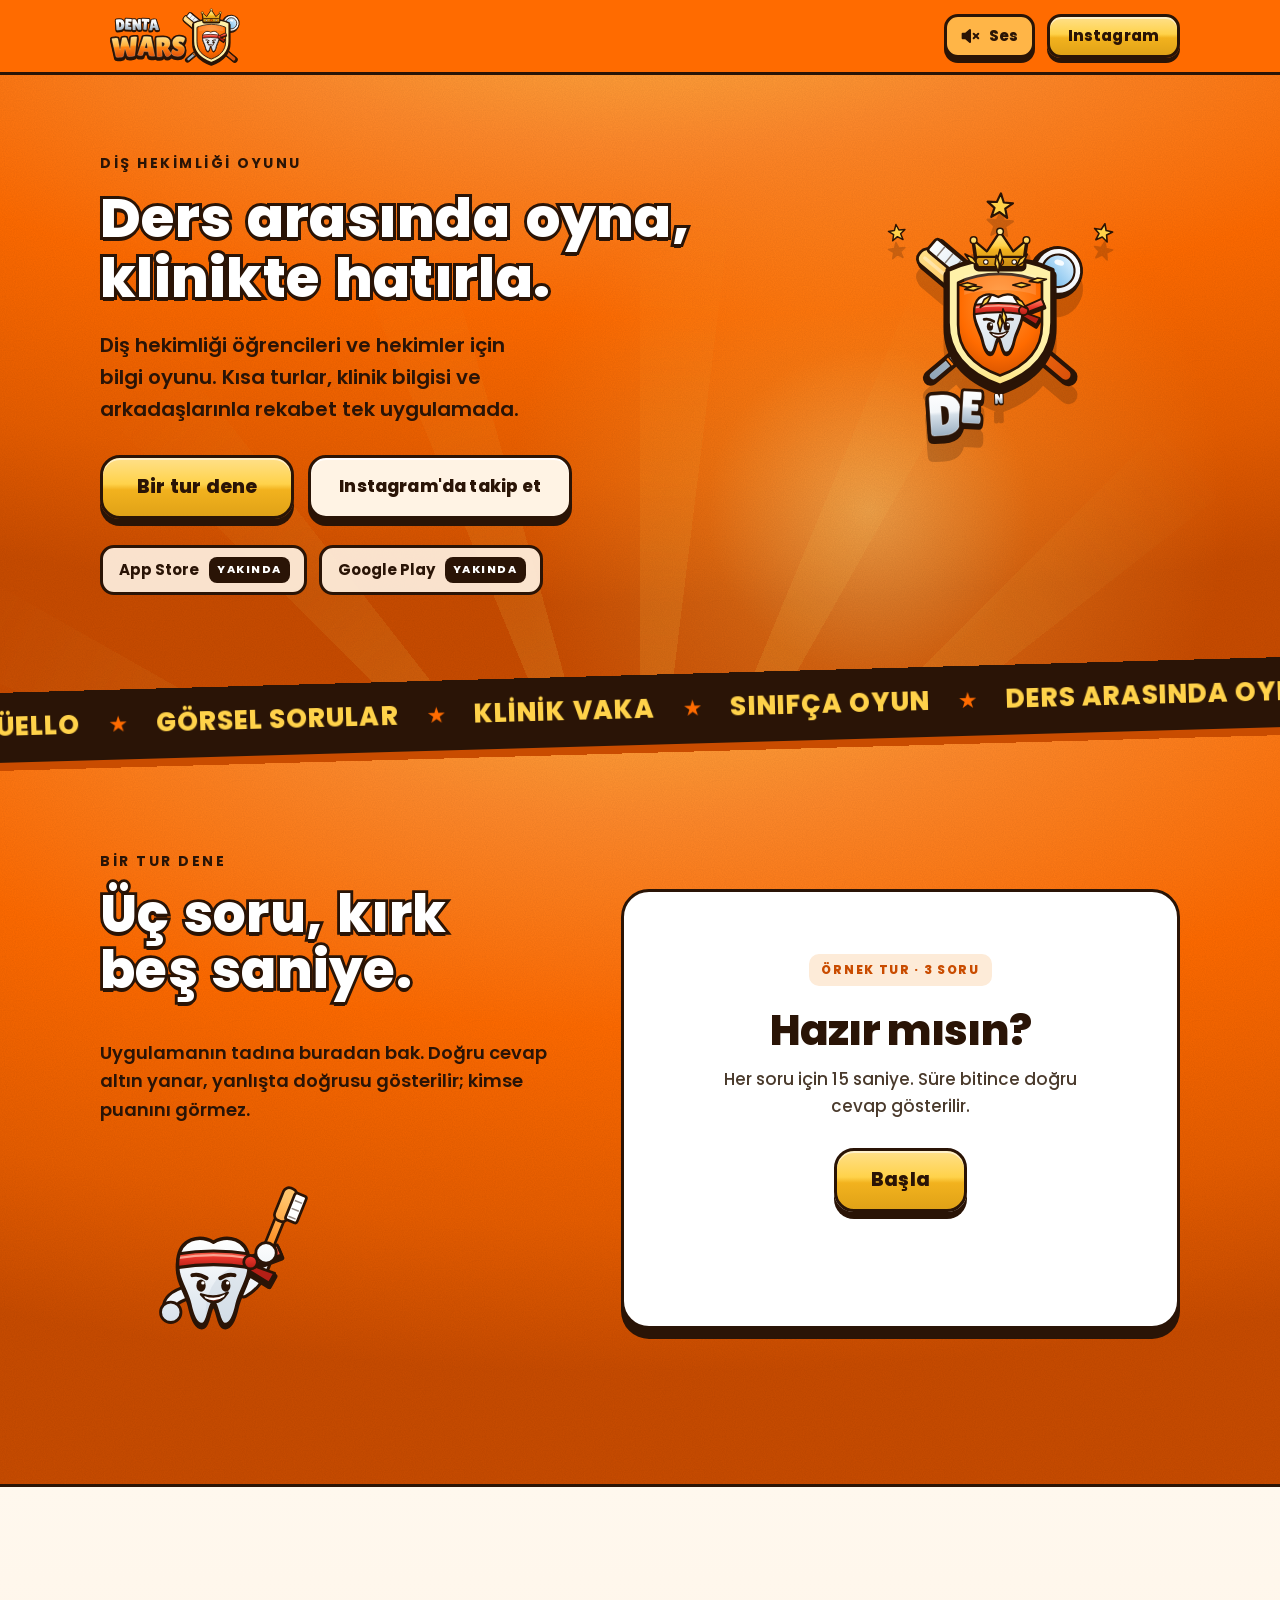
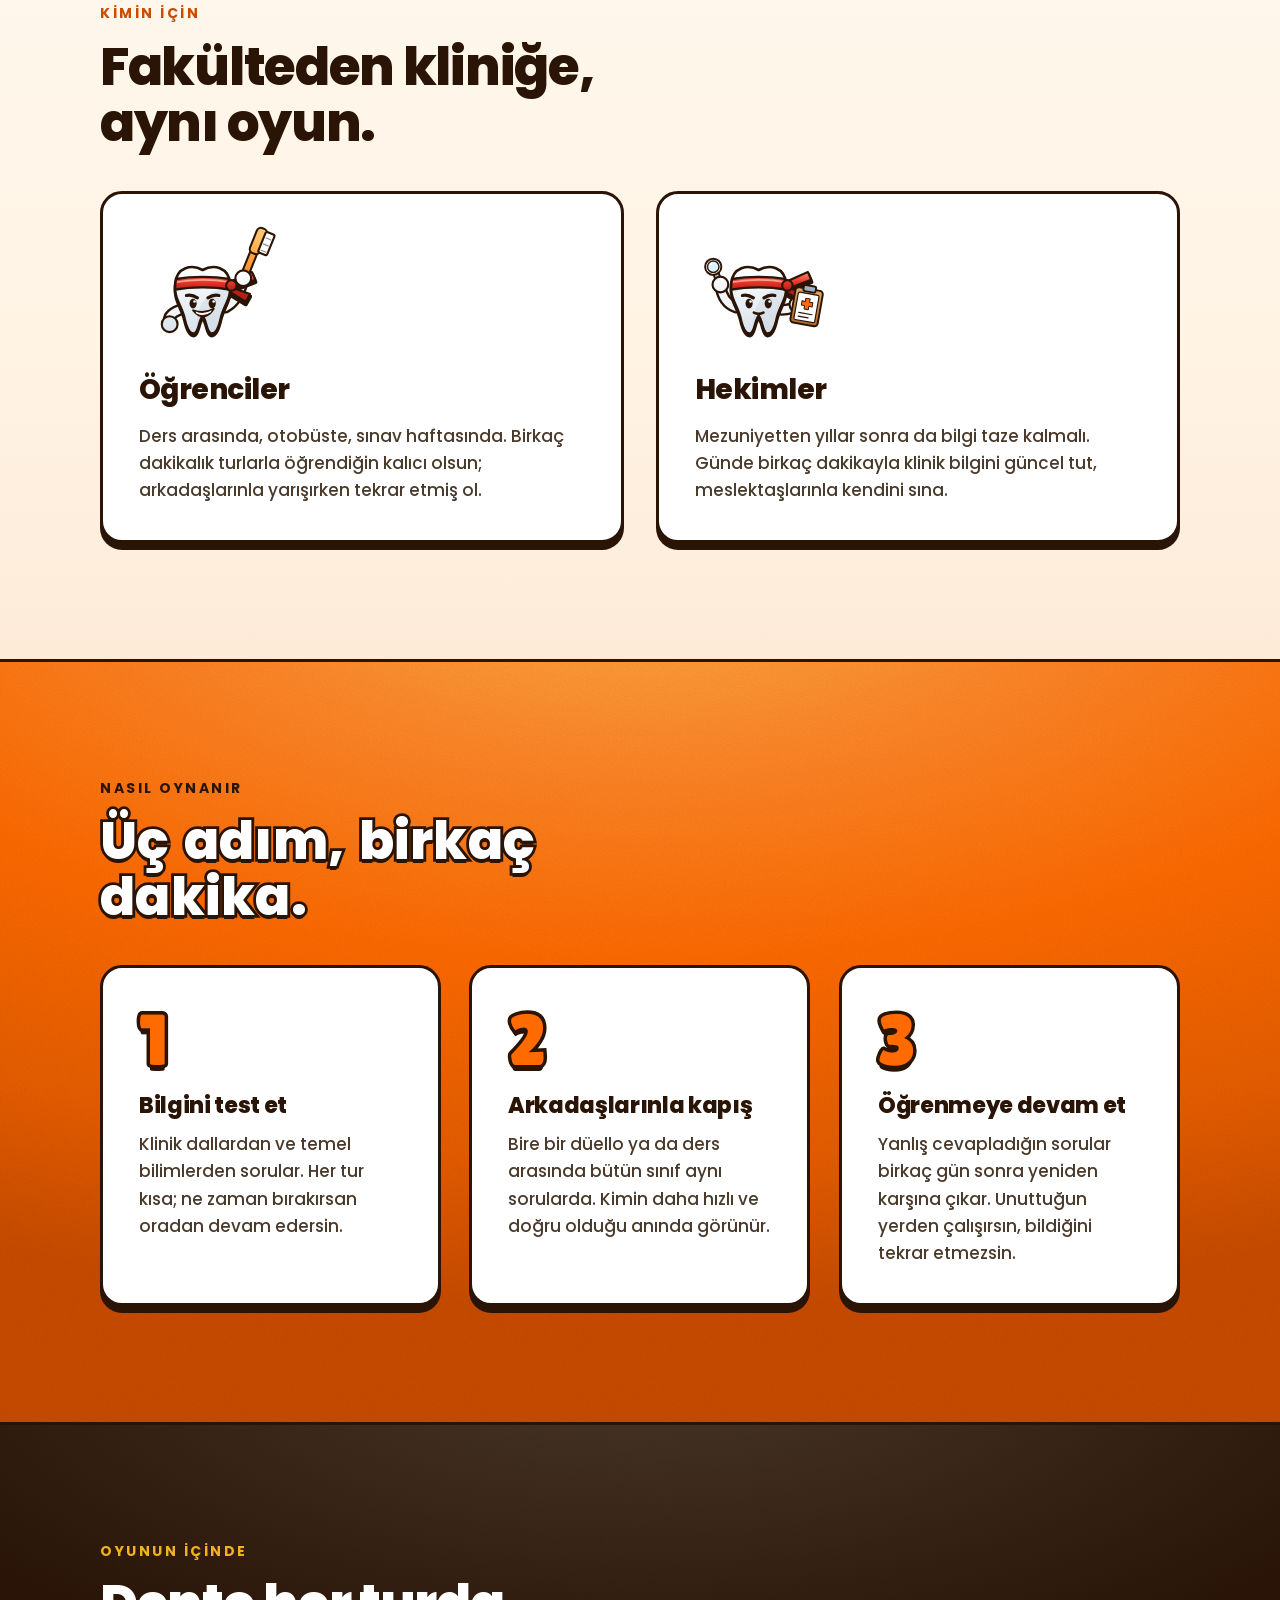
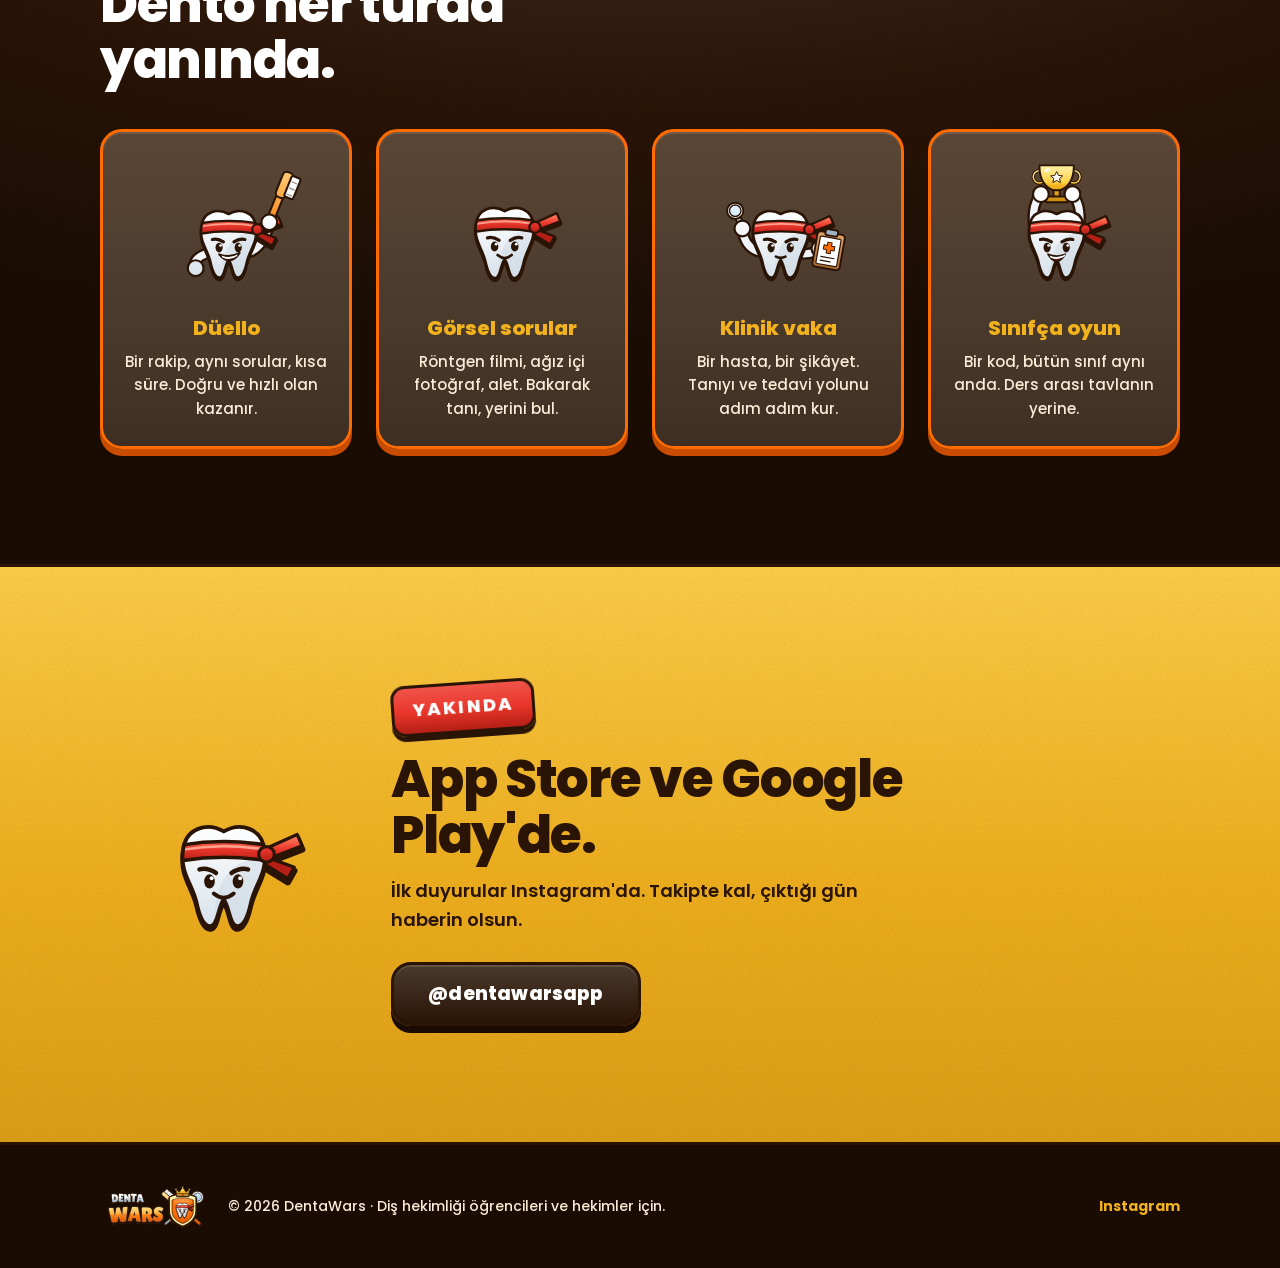
==== index.html @ ae4cc213 "DentaWars web sitesi: ilk sürüm Statik HTML/CSS/JS; framework ve dış servis yok. Canlı logo kuruluşu" ====
<!doctype html>
<html lang="tr">
<head>
  <meta charset="utf-8">
  <meta name="viewport" content="width=device-width, initial-scale=1">
  <title>DentaWars | Diş Hekimliği Oyunu</title>
  <meta name="description" content="Ders arasında oyna, klinikte hatırla. Diş hekimliği öğrencileri ve hekimler için bilgi oyunu. Yakında iOS ve Android'de.">
  <link rel="canonical" href="https://www.dentawars.com/">
  <meta name="theme-color" content="#FF6B00">

  <meta property="og:type" content="website">
  <meta property="og:site_name" content="DentaWars">
  <meta property="og:locale" content="tr_TR">
  <meta property="og:url" content="https://www.dentawars.com/">
  <meta property="og:title" content="DentaWars | Diş Hekimliği Oyunu">
  <meta property="og:description" content="Ders arasında oyna, klinikte hatırla. Diş hekimliği öğrencileri ve hekimler için bilgi oyunu.">
  <meta property="og:image" content="https://www.dentawars.com/assets/img/og.png">
  <meta property="og:image:width" content="1200">
  <meta property="og:image:height" content="630">
  <meta name="twitter:card" content="summary_large_image">

  <link rel="icon" type="image/png" sizes="32x32" href="/assets/img/favicon-32.png">
  <link rel="icon" type="image/png" sizes="48x48" href="/assets/img/favicon-48.png">
  <link rel="apple-touch-icon" href="/assets/img/apple-touch-icon.png">
  <link rel="manifest" href="/site.webmanifest">

  <link rel="preload" href="/assets/fonts/poppins-800.woff" as="font" type="font/woff" crossorigin>
  <link rel="preload" href="/assets/fonts/poppins-600.woff" as="font" type="font/woff" crossorigin>
  <link rel="stylesheet" href="/assets/css/site.css">
  <script>document.documentElement.classList.add("js")</script>
  <script src="/assets/js/sfx.js" defer></script>
  <script src="/assets/js/intro.js" defer></script>
  <script src="/assets/js/site.js" defer></script>
</head>
<body>
  <a class="skip" href="#icerik">İçeriğe geç</a>

  <header class="top" id="top">
    <div class="wrap top__in">
      <a class="top__logo" href="/" aria-label="DentaWars ana sayfa">
        <img src="/assets/img/logo-yatay.svg" alt="DentaWars" width="137" height="78">
      </a>
      <div class="top__act">
        <button class="snd" id="snd" type="button" aria-pressed="false" aria-label="Sesi aç">
          <svg class="snd__ico" viewBox="0 0 24 24" aria-hidden="true">
            <path class="snd__body" d="M4 9.5h3.2L12 5.5v13l-4.8-4H4z"/>
            <path class="snd__on" d="M15.5 9a4.2 4.2 0 0 1 0 6M18 6.5a7.8 7.8 0 0 1 0 11"/>
            <path class="snd__off" d="M16 9.5l5 5M21 9.5l-5 5"/>
          </svg>
          <span class="snd__txt">Ses</span>
        </button>
        <span class="snd__hint" id="sndHint" hidden>Sesi aç, logo sesli kurulsun</span>
        <a class="btn btn--small" href="https://www.instagram.com/dentawarsapp/" target="_blank" rel="noopener" data-sfx="pop">Instagram</a>
      </div>
    </div>
  </header>

  <main id="icerik">

    <!-- 1 · Kahraman: arena ışığı + canlı logo -->
    <section class="hero" id="hero">
      <div class="hero__rays" aria-hidden="true"></div>
      <div class="hero__glow" aria-hidden="true"></div>
      <div class="hero__dust" id="dust" aria-hidden="true"></div>
      <div class="wrap hero__in">
        <div class="hero__text">
          <p class="kicker in" style="--d:.1s">Diş hekimliği oyunu</p>
          <h1 class="hero__title">
            <span class="line in" style="--d:.25s">Ders arasında oyna,</span>
            <span class="line in" style="--d:.4s">klinikte hatırla.</span>
          </h1>
          <p class="hero__lead in" style="--d:.55s">Diş hekimliği öğrencileri ve hekimler için bilgi oyunu. Kısa turlar, klinik bilgisi ve arkadaşlarınla rekabet tek uygulamada.</p>
          <div class="hero__cta in" style="--d:.7s">
            <a class="btn btn--big" href="#dene" data-sfx="pop">Bir tur dene</a>
            <a class="btn btn--ghost" href="https://www.instagram.com/dentawarsapp/" target="_blank" rel="noopener" data-sfx="pop">Instagram'da takip et</a>
          </div>
          <ul class="stores in" style="--d:.85s" aria-label="Uygulama mağazaları">
            <li class="store"><span class="store__name">App Store</span><span class="store__tag">Yakında</span></li>
            <li class="store"><span class="store__name">Google Play</span><span class="store__tag">Yakında</span></li>
          </ul>
        </div>
        <div class="hero__art">
          <button class="hero__stage" id="heroStage" type="button" aria-label="Logo animasyonunu yeniden oynat">
<!-- HERO-LOGO:BAŞLA -->
<svg class="hero__logo" id="heroLogo" viewBox="-60 -60 1240 1230" role="img" aria-label="DentaWars logosu: taçlı kalkanın ortasında bandanalı diş Dento, altında DENTA WARS yazısı" xmlns="http://www.w3.org/2000/svg"><defs><linearGradient id="cRas" gradientUnits="userSpaceOnUse" x1="0" y1="160.5" x2="0" y2="597.5"><stop offset="0" stop-color="#FFF1A8" /><stop offset="0.45" stop-color="#FFD24A" /><stop offset="0.55" stop-color="#F2B21E" /><stop offset="1" stop-color="#C98A12" /></linearGradient><radialGradient id="cFas" cx=".5" cy=".3" r=".8"><stop offset="0" stop-color="#FF9A3C" /><stop offset=".6" stop-color="#FF6B00" /><stop offset="1" stop-color="#C94C00" /></radialGradient></defs><defs><linearGradient id="tOas" gradientUnits="userSpaceOnUse" x1="0" y1="-300.0" x2="0" y2="260.0"><stop offset="0" stop-color="#FFE08A" /><stop offset="0.46" stop-color="#FFAE3A" /><stop offset="0.54" stop-color="#FF7E12" /><stop offset="1" stop-color="#D9500A" /></linearGradient><linearGradient id="tSas" gradientUnits="userSpaceOnUse" x1="0" y1="-300.0" x2="0" y2="260.0"><stop offset="0" stop-color="#FFFFFF" /><stop offset="0.5" stop-color="#D5DFE8" /><stop offset="1" stop-color="#8FA3B5" /></linearGradient><linearGradient id="tBas" gradientUnits="userSpaceOnUse" x1="0" y1="-290.0" x2="0" y2="-150.0"><stop offset="0" stop-color="#FFFFFF" /><stop offset="1" stop-color="#D9E6F0" /></linearGradient><linearGradient id="tMas" gradientUnits="userSpaceOnUse" x1="0" y1="-270.0" x2="0" y2="-150.0"><stop offset="0" stop-color="#DDF1FF" /><stop offset="1" stop-color="#5FAFE6" /></linearGradient></defs><defs><linearGradient id="as1" gradientUnits="userSpaceOnUse" x1="0" y1="641.6" x2="0" y2="774"><stop offset="0" stop-color="#FFFFFF" /><stop offset="0.46" stop-color="#F3F6F9" /><stop offset="0.54" stop-color="#D5DFE8" /><stop offset="1" stop-color="#9AAEC0" /></linearGradient><linearGradient id="as2" gradientUnits="userSpaceOnUse" x1="0" y1="818.0" x2="0" y2="1044"><stop offset="0" stop-color="#FFE38F" /><stop offset="0.46" stop-color="#FFB03A" /><stop offset="0.54" stop-color="#FF8412" /><stop offset="1" stop-color="#E0520A" /></linearGradient></defs><circle id="hRing" cx="560" cy="380" r="0" fill="none" stroke="#FFF3E4" stroke-width="18" opacity="0"/><g id="hCam"><g id="hArma"><g id="hBrush"><g transform="translate(560.0 369.5) rotate(-50) scale(1.218)"><g transform="translate(0 10)" fill="#2A1406" stroke="#2A1406" stroke-width="16" stroke-linejoin="round"><rect x="-18" y="-40" width="36" height="300" rx="18" /><rect x="-12" y="-150" width="24" height="120" rx="12" /><rect x="-26" y="-295" width="52" height="155" rx="22" /><rect x="18" y="-285" width="44" height="132" rx="8" /></g><g fill="url(#tOas)" stroke="#2A1406" stroke-width="8" stroke-linejoin="round"><rect x="-18" y="-40" width="36" height="300" rx="18" /><rect x="-12" y="-150" width="24" height="120" rx="12" /><rect x="-26" y="-295" width="52" height="155" rx="22" /></g><rect x="18" y="-285" width="44" height="132" rx="8" fill="url(#tBas)" stroke="#2A1406" stroke-width="8" stroke-linejoin="round" /><path d="M24 -252 H56" stroke="#2A1406" stroke-width="4" stroke-linecap="round" opacity=".55" /><path d="M24 -222 H56" stroke="#2A1406" stroke-width="4" stroke-linecap="round" opacity=".55" /><path d="M24 -192 H56" stroke="#2A1406" stroke-width="4" stroke-linecap="round" opacity=".55" /><rect x="-8" y="-280" width="10" height="120" rx="5" fill="#FFFFFF" opacity=".35" /></g></g><g id="hMirror"><g transform="translate(560.0 369.5) rotate(50) scale(1.218)"><g transform="translate(0 10)" fill="#2A1406" stroke="#2A1406" stroke-width="16" stroke-linejoin="round"><rect x="-14" y="-150" width="28" height="410" rx="14" /><circle cy="-215" r="66" /></g><g fill="url(#tSas)" stroke="#2A1406" stroke-width="8" stroke-linejoin="round"><rect x="-14" y="-150" width="28" height="410" rx="14" /><circle cy="-215" r="66" /></g><circle cy="-215" r="46" fill="url(#tMas)" stroke="#2A1406" stroke-width="6" /><ellipse cx="-16" cy="-232" rx="14" ry="8" transform="rotate(-35 -16 -232)" fill="#FFFFFF" opacity=".9" /><rect x="-14" y="120" width="28" height="10" fill="#FF7E12" stroke="#2A1406" stroke-width="4" /><rect x="-14" y="150" width="28" height="10" fill="#FF7E12" stroke="#2A1406" stroke-width="4" /><rect x="-14" y="180" width="28" height="10" fill="#FF7E12" stroke="#2A1406" stroke-width="4" /></g></g><g id="hShield"><g transform="translate(560.0 360.0) scale(0.950)"><path d="M0 -210 C80 -210 150 -190 190 -170 L190 20 C190 140 110 210 0 250 C-110 210 -190 140 -190 20 L-190 -170 C-150 -190 -80 -210 0 -210 Z" transform="translate(0 18)" fill="#2A1406" stroke="#2A1406" stroke-width="30" stroke-linejoin="round" /><path d="M0 -210 C80 -210 150 -190 190 -170 L190 20 C190 140 110 210 0 250 C-110 210 -190 140 -190 20 L-190 -170 C-150 -190 -80 -210 0 -210 Z" fill="url(#cRas)" stroke="#2A1406" stroke-width="16" stroke-linejoin="round" /><path d="M0 -210 C80 -210 150 -190 190 -170 L190 20 C190 140 110 210 0 250 C-110 210 -190 140 -190 20 L-190 -170 C-150 -190 -80 -210 0 -210 Z" transform="translate(0 12) scale(.8)" fill="url(#cFas)" stroke="#2A1406" stroke-width="12" stroke-linejoin="round" /><path d="M-130 -150 C-60 -170 60 -170 130 -150 L130 -80 C60 -104 -60 -104 -130 -80 Z" fill="#FFFFFF" opacity=".14" /><g transform="translate(-6.0 24.0) rotate(0) scale(0.760)"><defs><linearGradient id="hThas" gradientUnits="userSpaceOnUse" x1="0" y1="-140.0" x2="0" y2="140.0"><stop offset="0" stop-color="#FFFFFF" /><stop offset="1" stop-color="#D8E2EB" /></linearGradient><linearGradient id="hBhas" gradientUnits="userSpaceOnUse" x1="0" y1="-110.0" x2="0" y2="-42.0"><stop offset="0" stop-color="#FF7A5C" /><stop offset="0.5" stop-color="#E8352A" /><stop offset="1" stop-color="#B51F16" /></linearGradient><clipPath id="hChas"><path d="M 0.0 -126.6 C -44.8 -152.2 -108.8 -139.4 -115.2 -69.0 C -121.6 -11.4 -89.6 20.6 -76.8 71.8 C -67.2 116.6 -54.4 142.2 -35.2 139.0 C -16.0 135.8 -16.0 84.6 0.0 65.4 C 16.0 84.6 16.0 135.8 35.2 139.0 C 54.4 142.2 67.2 116.6 76.8 71.8 C 89.6 20.6 121.6 -11.4 115.2 -69.0 C 108.8 -139.4 44.8 -152.2 0.0 -126.6 Z" /></clipPath></defs><g transform="translate(0 10)" fill="#2A1406" stroke="#2A1406" stroke-width="18" stroke-linejoin="round"><polygon points="112.0,-76.0 206.0,-118.0 220.0,-86.0 126.0,-50.0" /><polygon points="116.0,-56.0 198.0,-26.0 180.0,6.0 112.0,-36.0" /></g><g fill="url(#hBhas)" stroke="#2A1406" stroke-width="9" stroke-linejoin="round"><polygon points="112.0,-76.0 206.0,-118.0 220.0,-86.0 126.0,-50.0" /><polygon points="116.0,-56.0 198.0,-26.0 180.0,6.0 112.0,-36.0" /></g><path d="M 0.0 -126.6 C -44.8 -152.2 -108.8 -139.4 -115.2 -69.0 C -121.6 -11.4 -89.6 20.6 -76.8 71.8 C -67.2 116.6 -54.4 142.2 -35.2 139.0 C -16.0 135.8 -16.0 84.6 0.0 65.4 C 16.0 84.6 16.0 135.8 35.2 139.0 C 54.4 142.2 67.2 116.6 76.8 71.8 C 89.6 20.6 121.6 -11.4 115.2 -69.0 C 108.8 -139.4 44.8 -152.2 0.0 -126.6 Z" transform="translate(0 10)" fill="#2A1406" stroke="#2A1406" stroke-width="12" stroke-linejoin="round" /><path d="M 0.0 -126.6 C -44.8 -152.2 -108.8 -139.4 -115.2 -69.0 C -121.6 -11.4 -89.6 20.6 -76.8 71.8 C -67.2 116.6 -54.4 142.2 -35.2 139.0 C -16.0 135.8 -16.0 84.6 0.0 65.4 C 16.0 84.6 16.0 135.8 35.2 139.0 C 54.4 142.2 67.2 116.6 76.8 71.8 C 89.6 20.6 121.6 -11.4 115.2 -69.0 C 108.8 -139.4 44.8 -152.2 0.0 -126.6 Z" fill="url(#hThas)" /><g clip-path="url(#hChas)"><ellipse cx="95" cy="100" rx="120" ry="150" fill="#C9D5E0" opacity=".45" /><path d="M-132 -86 Q0 -110 132 -86 L132 -42 Q0 -66 -132 -42 Z" fill="url(#hBhas)" stroke="#2A1406" stroke-width="10" stroke-linejoin="round" /><path d="M-122 -74 Q0 -96 122 -74" fill="none" stroke="#FFB4A0" stroke-width="7" stroke-linecap="round" opacity=".85" /></g><path d="M 0.0 -126.6 C -44.8 -152.2 -108.8 -139.4 -115.2 -69.0 C -121.6 -11.4 -89.6 20.6 -76.8 71.8 C -67.2 116.6 -54.4 142.2 -35.2 139.0 C -16.0 135.8 -16.0 84.6 0.0 65.4 C 16.0 84.6 16.0 135.8 35.2 139.0 C 54.4 142.2 67.2 116.6 76.8 71.8 C 89.6 20.6 121.6 -11.4 115.2 -69.0 C 108.8 -139.4 44.8 -152.2 0.0 -126.6 Z" fill="none" stroke="#2A1406" stroke-width="11" stroke-linejoin="round" /><circle cx="120" cy="-62" r="22" fill="url(#hBhas)" stroke="#2A1406" stroke-width="9" /><path d="M-68 -20 Q-46 -26 -22 -10 M68 -20 Q46 -26 22 -10" fill="none" stroke="#2A1406" stroke-width="13" stroke-linecap="round" /><ellipse cx="-40" cy="14" rx="15" ry="20" fill="#2A1406" /><circle cx="-34" cy="5" r="5.5" fill="#FFFFFF" /><ellipse cx="40" cy="14" rx="15" ry="20" fill="#2A1406" /><circle cx="46" cy="5" r="5.5" fill="#FFFFFF" /><path d="M-40 42 Q6 96 46 36 Q8 58 -40 42 Z" fill="#6B1E12" stroke="#2A1406" stroke-width="8" stroke-linejoin="round" /><path d="M-30 47 Q6 62 38 42 L34 50 Q6 70 -26 55 Z" fill="#FFFFFF" /></g></g></g><g id="hCrown"><defs><linearGradient id="cGas" gradientUnits="userSpaceOnUse" x1="0" y1="55.2" x2="0" y2="188.1"><stop offset="0" stop-color="#FFF1A8" /><stop offset="0.45" stop-color="#FFD24A" /><stop offset="0.55" stop-color="#F2B21E" /><stop offset="1" stop-color="#C98A12" /></linearGradient></defs><g transform="translate(0 8.7)" fill="#2A1406" stroke="#2A1406" stroke-width="14.0" stroke-linejoin="round"><polygon points="479.6,168.9 469.1,95.4 514.6,133.9 560.0,65.7 605.4,133.9 650.9,95.4 640.4,168.9" /><rect x="476.1" y="153.1" width="167.8" height="35.0" rx="10.5" /></g><polygon points="479.6,168.9 469.1,95.4 514.6,133.9 560.0,65.7 605.4,133.9 650.9,95.4 640.4,168.9" fill="url(#cGas)" stroke="#2A1406" stroke-width="7.9" stroke-linejoin="round" /><rect x="476.1" y="153.1" width="167.8" height="35.0" rx="10.5" fill="url(#cGas)" stroke="#2A1406" stroke-width="7.9" /><circle cx="560.0" cy="170.6" r="12.2" fill="#FF6B00" stroke="#2A1406" stroke-width="4.4" /><circle cx="511.1" cy="170.6" r="7.9" fill="#FFFFFF" stroke="#2A1406" stroke-width="3.5" /><circle cx="608.9" cy="170.6" r="7.9" fill="#FFFFFF" stroke="#2A1406" stroke-width="3.5" /><circle cx="469.1" cy="95.4" r="11.4" fill="url(#cGas)" stroke="#2A1406" stroke-width="5.2" /><circle cx="560.0" cy="65.7" r="11.4" fill="url(#cGas)" stroke="#2A1406" stroke-width="5.2" /><circle cx="650.9" cy="95.4" r="11.4" fill="url(#cGas)" stroke="#2A1406" stroke-width="5.2" /></g></g><g id="hText"><g id="hL0" class="hl" data-cx="370.7" data-cy="708.8"><path d="M326.80999999999995 764.4466666666666V662.4466666666666Q326.80999999999995 658.1966666666666 328.93499999999995 655.7316666666666Q331.05999999999995 653.2666666666667 334.4599999999999 653.2666666666667H362.84999999999997Q389.87999999999994 653.2666666666667 403.905 666.8666666666667Q417.92999999999995 680.4666666666667 417.92999999999995 709.7066666666667Q417.92999999999995 772.2666666666667 364.54999999999995 772.2666666666667H335.47999999999996Q326.80999999999995 772.2666666666667 326.80999999999995 764.4466666666666ZM359.44999999999993 685.5666666666666V736.3966666666666Q359.44999999999993 739.9666666666667 359.9599999999999 740.9016666666666Q360.46999999999997 741.8366666666667 363.0199999999999 741.8366666666667Q372.36999999999995 741.8366666666667 377.2149999999999 734.8666666666667Q382.05999999999995 727.8966666666666 382.05999999999995 711.6616666666666Q382.05999999999995 695.4266666666666 377.04499999999996 690.4966666666667Q372.03 685.5666666666666 361.15 685.5666666666666Z" transform="translate(0 12.8) rotate(-4.0 370.7 708.8)" fill="#2A1406" stroke="#2A1406" stroke-width="22.1" stroke-linejoin="round" /><path d="M326.80999999999995 764.4466666666666V662.4466666666666Q326.80999999999995 658.1966666666666 328.93499999999995 655.7316666666666Q331.05999999999995 653.2666666666667 334.4599999999999 653.2666666666667H362.84999999999997Q389.87999999999994 653.2666666666667 403.905 666.8666666666667Q417.92999999999995 680.4666666666667 417.92999999999995 709.7066666666667Q417.92999999999995 772.2666666666667 364.54999999999995 772.2666666666667H335.47999999999996Q326.80999999999995 772.2666666666667 326.80999999999995 764.4466666666666ZM359.44999999999993 685.5666666666666V736.3966666666666Q359.44999999999993 739.9666666666667 359.9599999999999 740.9016666666666Q360.46999999999997 741.8366666666667 363.0199999999999 741.8366666666667Q372.36999999999995 741.8366666666667 377.2149999999999 734.8666666666667Q382.05999999999995 727.8966666666666 382.05999999999995 711.6616666666666Q382.05999999999995 695.4266666666666 377.04499999999996 690.4966666666667Q372.03 685.5666666666666 361.15 685.5666666666666Z" transform="rotate(-4.0 370.7 708.8)" fill="#2A1406" stroke="#2A1406" stroke-width="22.1" stroke-linejoin="round" /><path d="M326.80999999999995 764.4466666666666V662.4466666666666Q326.80999999999995 658.1966666666666 328.93499999999995 655.7316666666666Q331.05999999999995 653.2666666666667 334.4599999999999 653.2666666666667H362.84999999999997Q389.87999999999994 653.2666666666667 403.905 666.8666666666667Q417.92999999999995 680.4666666666667 417.92999999999995 709.7066666666667Q417.92999999999995 772.2666666666667 364.54999999999995 772.2666666666667H335.47999999999996Q326.80999999999995 772.2666666666667 326.80999999999995 764.4466666666666ZM359.44999999999993 685.5666666666666V736.3966666666666Q359.44999999999993 739.9666666666667 359.9599999999999 740.9016666666666Q360.46999999999997 741.8366666666667 363.0199999999999 741.8366666666667Q372.36999999999995 741.8366666666667 377.2149999999999 734.8666666666667Q382.05999999999995 727.8966666666666 382.05999999999995 711.6616666666666Q382.05999999999995 695.4266666666666 377.04499999999996 690.4966666666667Q372.03 685.5666666666666 361.15 685.5666666666666Z" transform="rotate(-4.0 370.7 708.8)" fill="url(#as1)" stroke="#FFFFFF" stroke-opacity=".35" stroke-width="3.1" stroke-linejoin="round" /></g><g id="hL1" class="hl" data-cx="461.9" data-cy="708.8"><path d="M483.78 694.86Q487.01 694.86 487.01 706.76Q487.01 710.33 486.245 715.175Q485.47999999999996 720.02 483.44 720.02H461.84999999999997V737.02H493.13Q496.02 737.02 497.03999999999996 744.5Q497.54999999999995 747.73 497.54999999999995 751.385Q497.54999999999995 755.0400000000001 496.53 760.82Q495.51 766.6 493.13 766.6H434.98999999999995Q428.53 766.6 428.53 761.33V652.02Q428.53 647.6 432.44 647.6H493.29999999999995Q496.87 647.6 496.87 662.645Q496.87 677.69 493.29999999999995 677.69H461.84999999999997V694.86Z" transform="translate(0 12.8) rotate(3.0 461.9 708.8)" fill="#2A1406" stroke="#2A1406" stroke-width="22.1" stroke-linejoin="round" /><path d="M483.78 694.86Q487.01 694.86 487.01 706.76Q487.01 710.33 486.245 715.175Q485.47999999999996 720.02 483.44 720.02H461.84999999999997V737.02H493.13Q496.02 737.02 497.03999999999996 744.5Q497.54999999999995 747.73 497.54999999999995 751.385Q497.54999999999995 755.0400000000001 496.53 760.82Q495.51 766.6 493.13 766.6H434.98999999999995Q428.53 766.6 428.53 761.33V652.02Q428.53 647.6 432.44 647.6H493.29999999999995Q496.87 647.6 496.87 662.645Q496.87 677.69 493.29999999999995 677.69H461.84999999999997V694.86Z" transform="rotate(3.0 461.9 708.8)" fill="#2A1406" stroke="#2A1406" stroke-width="22.1" stroke-linejoin="round" /><path d="M483.78 694.86Q487.01 694.86 487.01 706.76Q487.01 710.33 486.245 715.175Q485.47999999999996 720.02 483.44 720.02H461.84999999999997V737.02H493.13Q496.02 737.02 497.03999999999996 744.5Q497.54999999999995 747.73 497.54999999999995 751.385Q497.54999999999995 755.0400000000001 496.53 760.82Q495.51 766.6 493.13 766.6H434.98999999999995Q428.53 766.6 428.53 761.33V652.02Q428.53 647.6 432.44 647.6H493.29999999999995Q496.87 647.6 496.87 662.645Q496.87 677.69 493.29999999999995 677.69H461.84999999999997V694.86Z" transform="rotate(3.0 461.9 708.8)" fill="url(#as1)" stroke="#FFFFFF" stroke-opacity=".35" stroke-width="3.1" stroke-linejoin="round" /></g><g id="hL2" class="hl" data-cx="555.9" data-cy="708.8"><path d="M602.5 767.3933333333333Q602.5 770.9633333333334 586.52 770.9633333333334Q570.54 770.9633333333334 569.18 768.4133333333333L540.79 715.3733333333333V768.2433333333333Q540.79 771.3033333333333 525.0649999999999 771.3033333333333Q509.34 771.3033333333333 509.34 768.2433333333333V654.5133333333333Q509.34 651.9633333333334 522.77 651.9633333333334Q528.04 651.9633333333334 535.095 652.8983333333333Q542.15 653.8333333333333 543.68 656.3833333333333L570.88 708.7433333333333V655.3633333333333Q570.88 652.1333333333333 586.69 652.1333333333333Q602.5 652.1333333333333 602.5 655.3633333333333Z" transform="translate(0 12.8) rotate(-2.0 555.9 708.8)" fill="#2A1406" stroke="#2A1406" stroke-width="22.1" stroke-linejoin="round" /><path d="M602.5 767.3933333333333Q602.5 770.9633333333334 586.52 770.9633333333334Q570.54 770.9633333333334 569.18 768.4133333333333L540.79 715.3733333333333V768.2433333333333Q540.79 771.3033333333333 525.0649999999999 771.3033333333333Q509.34 771.3033333333333 509.34 768.2433333333333V654.5133333333333Q509.34 651.9633333333334 522.77 651.9633333333334Q528.04 651.9633333333334 535.095 652.8983333333333Q542.15 653.8333333333333 543.68 656.3833333333333L570.88 708.7433333333333V655.3633333333333Q570.88 652.1333333333333 586.69 652.1333333333333Q602.5 652.1333333333333 602.5 655.3633333333333Z" transform="rotate(-2.0 555.9 708.8)" fill="#2A1406" stroke="#2A1406" stroke-width="22.1" stroke-linejoin="round" /><path d="M602.5 767.3933333333333Q602.5 770.9633333333334 586.52 770.9633333333334Q570.54 770.9633333333334 569.18 768.4133333333333L540.79 715.3733333333333V768.2433333333333Q540.79 771.3033333333333 525.0649999999999 771.3033333333333Q509.34 771.3033333333333 509.34 768.2433333333333V654.5133333333333Q509.34 651.9633333333334 522.77 651.9633333333334Q528.04 651.9633333333334 535.095 652.8983333333333Q542.15 653.8333333333333 543.68 656.3833333333333L570.88 708.7433333333333V655.3633333333333Q570.88 652.1333333333333 586.69 652.1333333333333Q602.5 652.1333333333333 602.5 655.3633333333333Z" transform="rotate(-2.0 555.9 708.8)" fill="url(#as1)" stroke="#FFFFFF" stroke-opacity=".35" stroke-width="3.1" stroke-linejoin="round" /></g><g id="hL3" class="hl" data-cx="650.7" data-cy="708.8"><path d="M667.67 765.0133333333333Q667.67 768.4133333333333 650.8399999999999 768.4133333333333Q634.01 768.4133333333333 634.01 765.0133333333333V679.6733333333334H613.61Q610.72 679.6733333333334 609.53 671.8533333333334Q609.02 668.1133333333333 609.02 664.2033333333334Q609.02 660.2933333333333 609.53 656.5533333333333Q610.72 648.7333333333333 613.61 648.7333333333333H687.56Q690.45 648.7333333333333 691.64 656.5533333333333Q692.15 660.2933333333333 692.15 664.2033333333334Q692.15 668.1133333333333 691.64 671.8533333333334Q690.45 679.6733333333334 687.56 679.6733333333334H667.67Z" transform="translate(0 12.8) rotate(4.0 650.7 708.8)" fill="#2A1406" stroke="#2A1406" stroke-width="22.1" stroke-linejoin="round" /><path d="M667.67 765.0133333333333Q667.67 768.4133333333333 650.8399999999999 768.4133333333333Q634.01 768.4133333333333 634.01 765.0133333333333V679.6733333333334H613.61Q610.72 679.6733333333334 609.53 671.8533333333334Q609.02 668.1133333333333 609.02 664.2033333333334Q609.02 660.2933333333333 609.53 656.5533333333333Q610.72 648.7333333333333 613.61 648.7333333333333H687.56Q690.45 648.7333333333333 691.64 656.5533333333333Q692.15 660.2933333333333 692.15 664.2033333333334Q692.15 668.1133333333333 691.64 671.8533333333334Q690.45 679.6733333333334 687.56 679.6733333333334H667.67Z" transform="rotate(4.0 650.7 708.8)" fill="#2A1406" stroke="#2A1406" stroke-width="22.1" stroke-linejoin="round" /><path d="M667.67 765.0133333333333Q667.67 768.4133333333333 650.8399999999999 768.4133333333333Q634.01 768.4133333333333 634.01 765.0133333333333V679.6733333333334H613.61Q610.72 679.6733333333334 609.53 671.8533333333334Q609.02 668.1133333333333 609.02 664.2033333333334Q609.02 660.2933333333333 609.53 656.5533333333333Q610.72 648.7333333333333 613.61 648.7333333333333H687.56Q690.45 648.7333333333333 691.64 656.5533333333333Q692.15 660.2933333333333 692.15 664.2033333333334Q692.15 668.1133333333333 691.64 671.8533333333334Q690.45 679.6733333333334 687.56 679.6733333333334H667.67Z" transform="rotate(4.0 650.7 708.8)" fill="url(#as1)" stroke="#FFFFFF" stroke-opacity=".35" stroke-width="3.1" stroke-linejoin="round" /></g><g id="hL4" class="hl" data-cx="746.0" data-cy="708.8"><path d="M778.74 773.74Q763.95 773.74 762.76 768.98L757.1500000000001 747.05H730.12L725.19 768.13Q724.1700000000001 773.4 708.87 773.4Q700.71 773.4 696.8 772.4649999999999Q692.89 771.53 692.89 771.02L722.98 655.93Q722.98 654.5699999999999 746.27 654.5699999999999Q769.5600000000001 654.5699999999999 769.5600000000001 655.93L798.97 771.1899999999999Q798.97 772.38 791.1500000000001 773.06Q783.33 773.74 778.74 773.74ZM734.37 725.4599999999999H752.22L744.57 690.27H743.5500000000001Z" transform="translate(0 12.8) rotate(-3.0 746.0 708.8)" fill="#2A1406" stroke="#2A1406" stroke-width="22.1" stroke-linejoin="round" /><path d="M778.74 773.74Q763.95 773.74 762.76 768.98L757.1500000000001 747.05H730.12L725.19 768.13Q724.1700000000001 773.4 708.87 773.4Q700.71 773.4 696.8 772.4649999999999Q692.89 771.53 692.89 771.02L722.98 655.93Q722.98 654.5699999999999 746.27 654.5699999999999Q769.5600000000001 654.5699999999999 769.5600000000001 655.93L798.97 771.1899999999999Q798.97 772.38 791.1500000000001 773.06Q783.33 773.74 778.74 773.74ZM734.37 725.4599999999999H752.22L744.57 690.27H743.5500000000001Z" transform="rotate(-3.0 746.0 708.8)" fill="#2A1406" stroke="#2A1406" stroke-width="22.1" stroke-linejoin="round" /><path d="M778.74 773.74Q763.95 773.74 762.76 768.98L757.1500000000001 747.05H730.12L725.19 768.13Q724.1700000000001 773.4 708.87 773.4Q700.71 773.4 696.8 772.4649999999999Q692.89 771.53 692.89 771.02L722.98 655.93Q722.98 654.5699999999999 746.27 654.5699999999999Q769.5600000000001 654.5699999999999 769.5600000000001 655.93L798.97 771.1899999999999Q798.97 772.38 791.1500000000001 773.06Q783.33 773.74 778.74 773.74ZM734.37 725.4599999999999H752.22L744.57 690.27H743.5500000000001Z" transform="rotate(-3.0 746.0 708.8)" fill="url(#as1)" stroke="#FFFFFF" stroke-opacity=".35" stroke-width="3.1" stroke-linejoin="round" /></g><g id="hL5" class="hl" data-cx="301.1" data-cy="932.0"><path d="M164.45000000000005 837.0Q163.55000000000004 833.7 194.75000000000003 833.7Q229.25000000000003 833.7 230.15000000000003 839.4L244.85000000000002 965.7L276.65000000000003 837.9Q278.15000000000003 833.4 300.05000000000007 833.4Q321.95000000000005 833.4 323.45000000000005 837.6L354.65000000000003 966.3L372.05000000000007 838.8Q372.65000000000003 835.5 385.85 834.3Q399.05 833.1 407.15000000000003 833.1Q438.65000000000003 833.1 437.75 837.3L401.45000000000005 1036.2Q400.25 1040.7 384.35 1042.8000000000002Q368.45000000000005 1044.9 358.55000000000007 1044.9Q321.35 1044.9 319.55000000000007 1036.5L299.15000000000003 954.0L276.95000000000005 1036.2Q275.75 1041.6 255.95000000000005 1044.0Q245.75000000000003 1044.9 235.55 1044.9L216.35000000000002 1044.0Q196.55000000000004 1041.9 195.35000000000002 1036.5Z" transform="translate(0 22.5) rotate(-4.0 301.1 932.0)" fill="#2A1406" stroke="#2A1406" stroke-width="39.0" stroke-linejoin="round" /><path d="M164.45000000000005 837.0Q163.55000000000004 833.7 194.75000000000003 833.7Q229.25000000000003 833.7 230.15000000000003 839.4L244.85000000000002 965.7L276.65000000000003 837.9Q278.15000000000003 833.4 300.05000000000007 833.4Q321.95000000000005 833.4 323.45000000000005 837.6L354.65000000000003 966.3L372.05000000000007 838.8Q372.65000000000003 835.5 385.85 834.3Q399.05 833.1 407.15000000000003 833.1Q438.65000000000003 833.1 437.75 837.3L401.45000000000005 1036.2Q400.25 1040.7 384.35 1042.8000000000002Q368.45000000000005 1044.9 358.55000000000007 1044.9Q321.35 1044.9 319.55000000000007 1036.5L299.15000000000003 954.0L276.95000000000005 1036.2Q275.75 1041.6 255.95000000000005 1044.0Q245.75000000000003 1044.9 235.55 1044.9L216.35000000000002 1044.0Q196.55000000000004 1041.9 195.35000000000002 1036.5Z" transform="rotate(-4.0 301.1 932.0)" fill="#2A1406" stroke="#2A1406" stroke-width="39.0" stroke-linejoin="round" /><path d="M164.45000000000005 837.0Q163.55000000000004 833.7 194.75000000000003 833.7Q229.25000000000003 833.7 230.15000000000003 839.4L244.85000000000002 965.7L276.65000000000003 837.9Q278.15000000000003 833.4 300.05000000000007 833.4Q321.95000000000005 833.4 323.45000000000005 837.6L354.65000000000003 966.3L372.05000000000007 838.8Q372.65000000000003 835.5 385.85 834.3Q399.05 833.1 407.15000000000003 833.1Q438.65000000000003 833.1 437.75 837.3L401.45000000000005 1036.2Q400.25 1040.7 384.35 1042.8000000000002Q368.45000000000005 1044.9 358.55000000000007 1044.9Q321.35 1044.9 319.55000000000007 1036.5L299.15000000000003 954.0L276.95000000000005 1036.2Q275.75 1041.6 255.95000000000005 1044.0Q245.75000000000003 1044.9 235.55 1044.9L216.35000000000002 1044.0Q196.55000000000004 1041.9 195.35000000000002 1036.5Z" transform="rotate(-4.0 301.1 932.0)" fill="url(#as2)" stroke="#FFFFFF" stroke-opacity=".35" stroke-width="5.4" stroke-linejoin="round" /></g><g id="hL6" class="hl" data-cx="537.3" data-cy="932.0"><path d="M595.05 1034.6Q568.95 1034.6 566.85 1026.2L556.95 987.5H509.25L500.55 1024.7Q498.75 1034.0 471.75 1034.0Q457.35 1034.0 450.45000000000005 1032.35Q443.55 1030.7 443.55 1029.8L496.65 826.7Q496.65 824.3 537.75 824.3Q578.85 824.3 578.85 826.7L630.75 1030.1Q630.75 1032.2 616.95 1033.4Q603.15 1034.6 595.05 1034.6ZM516.75 949.4H548.25L534.75 887.3H532.95Z" transform="translate(0 22.5) rotate(3.0 537.3 932.0)" fill="#2A1406" stroke="#2A1406" stroke-width="39.0" stroke-linejoin="round" /><path d="M595.05 1034.6Q568.95 1034.6 566.85 1026.2L556.95 987.5H509.25L500.55 1024.7Q498.75 1034.0 471.75 1034.0Q457.35 1034.0 450.45000000000005 1032.35Q443.55 1030.7 443.55 1029.8L496.65 826.7Q496.65 824.3 537.75 824.3Q578.85 824.3 578.85 826.7L630.75 1030.1Q630.75 1032.2 616.95 1033.4Q603.15 1034.6 595.05 1034.6ZM516.75 949.4H548.25L534.75 887.3H532.95Z" transform="rotate(3.0 537.3 932.0)" fill="#2A1406" stroke="#2A1406" stroke-width="39.0" stroke-linejoin="round" /><path d="M595.05 1034.6Q568.95 1034.6 566.85 1026.2L556.95 987.5H509.25L500.55 1024.7Q498.75 1034.0 471.75 1034.0Q457.35 1034.0 450.45000000000005 1032.35Q443.55 1030.7 443.55 1029.8L496.65 826.7Q496.65 824.3 537.75 824.3Q578.85 824.3 578.85 826.7L630.75 1030.1Q630.75 1032.2 616.95 1033.4Q603.15 1034.6 595.05 1034.6ZM516.75 949.4H548.25L534.75 887.3H532.95Z" transform="rotate(3.0 537.3 932.0)" fill="url(#as2)" stroke="#FFFFFF" stroke-opacity=".35" stroke-width="5.4" stroke-linejoin="round" /></g><g id="hL7" class="hl" data-cx="719.0" data-cy="932.0"><path d="M702.8499999999999 1037.8Q702.8499999999999 1042.6 674.3499999999999 1042.6Q645.55 1042.6 645.55 1038.1V842.5Q645.55 832.0 656.65 832.0H713.9499999999999Q792.8499999999999 832.0 792.8499999999999 893.5Q792.8499999999999 912.1 785.6499999999999 927.25Q778.4499999999999 942.4 765.25 951.4L803.05 1014.4Q800.65 1021.6 787.4499999999999 1030.9Q769.4499999999999 1043.8 757.75 1043.8Q746.05 1043.8 740.3499999999999 1035.4L712.15 969.7H702.8499999999999ZM702.8499999999999 885.1V930.1H704.3499999999999Q732.8499999999999 930.1 732.8499999999999 906.4Q732.8499999999999 895.6 727.3 890.35Q721.75 885.1 709.15 885.1Z" transform="translate(0 22.5) rotate(-2.0 719.0 932.0)" fill="#2A1406" stroke="#2A1406" stroke-width="39.0" stroke-linejoin="round" /><path d="M702.8499999999999 1037.8Q702.8499999999999 1042.6 674.3499999999999 1042.6Q645.55 1042.6 645.55 1038.1V842.5Q645.55 832.0 656.65 832.0H713.9499999999999Q792.8499999999999 832.0 792.8499999999999 893.5Q792.8499999999999 912.1 785.6499999999999 927.25Q778.4499999999999 942.4 765.25 951.4L803.05 1014.4Q800.65 1021.6 787.4499999999999 1030.9Q769.4499999999999 1043.8 757.75 1043.8Q746.05 1043.8 740.3499999999999 1035.4L712.15 969.7H702.8499999999999ZM702.8499999999999 885.1V930.1H704.3499999999999Q732.8499999999999 930.1 732.8499999999999 906.4Q732.8499999999999 895.6 727.3 890.35Q721.75 885.1 709.15 885.1Z" transform="rotate(-2.0 719.0 932.0)" fill="#2A1406" stroke="#2A1406" stroke-width="39.0" stroke-linejoin="round" /><path d="M702.8499999999999 1037.8Q702.8499999999999 1042.6 674.3499999999999 1042.6Q645.55 1042.6 645.55 1038.1V842.5Q645.55 832.0 656.65 832.0H713.9499999999999Q792.8499999999999 832.0 792.8499999999999 893.5Q792.8499999999999 912.1 785.6499999999999 927.25Q778.4499999999999 942.4 765.25 951.4L803.05 1014.4Q800.65 1021.6 787.4499999999999 1030.9Q769.4499999999999 1043.8 757.75 1043.8Q746.05 1043.8 740.3499999999999 1035.4L712.15 969.7H702.8499999999999ZM702.8499999999999 885.1V930.1H704.3499999999999Q732.8499999999999 930.1 732.8499999999999 906.4Q732.8499999999999 895.6 727.3 890.35Q721.75 885.1 709.15 885.1Z" transform="rotate(-2.0 719.0 932.0)" fill="url(#as2)" stroke="#FFFFFF" stroke-opacity=".35" stroke-width="5.4" stroke-linejoin="round" /></g><g id="hL8" class="hl" data-cx="882.2" data-cy="932.0"><path d="M825.3499999999999 962.8Q831.05 967.3 845.0 975.0999999999999Q858.9499999999999 982.9 871.6999999999999 982.9Q884.4499999999999 982.9 884.4499999999999 973.0Q884.4499999999999 968.5 880.8499999999999 965.05Q877.25 961.6 867.65 957.1Q858.05 952.6 853.25 950.05Q848.4499999999999 947.5 840.5 941.65Q832.55 935.8 828.3499999999999 929.5Q816.3499999999999 912.4 816.3499999999999 886.0Q816.3499999999999 859.6 836.0 841.45Q855.65 823.3 887.4499999999999 823.3Q909.05 823.3 927.3499999999999 827.95Q945.65 832.6 946.25 840.1Q946.25 841.0 946.25 841.9Q946.25 852.4 939.65 868.45Q933.05 884.5 930.3499999999999 886.3Q911.15 876.4 896.0 876.4Q880.8499999999999 876.4 880.8499999999999 887.2Q880.8499999999999 893.8 891.9499999999999 898.9Q894.3499999999999 900.1 898.8499999999999 902.2Q903.3499999999999 904.3 909.1999999999999 907.15Q915.05 910.0 921.8 914.35Q928.55 918.7 936.3499999999999 925.9Q952.25 940.9 952.25 965.5Q952.25 997.6 934.55 1018.0Q916.8499999999999 1038.4 879.9499999999999 1039.0Q861.9499999999999 1039.0 847.3999999999999 1036.0Q832.8499999999999 1033.0 822.05 1024.3Q811.25 1015.6 811.25 1003.3Q811.25 991.0 815.75 978.85Q820.25 966.7 825.3499999999999 962.8Z" transform="translate(0 22.5) rotate(4.0 882.2 932.0)" fill="#2A1406" stroke="#2A1406" stroke-width="39.0" stroke-linejoin="round" /><path d="M825.3499999999999 962.8Q831.05 967.3 845.0 975.0999999999999Q858.9499999999999 982.9 871.6999999999999 982.9Q884.4499999999999 982.9 884.4499999999999 973.0Q884.4499999999999 968.5 880.8499999999999 965.05Q877.25 961.6 867.65 957.1Q858.05 952.6 853.25 950.05Q848.4499999999999 947.5 840.5 941.65Q832.55 935.8 828.3499999999999 929.5Q816.3499999999999 912.4 816.3499999999999 886.0Q816.3499999999999 859.6 836.0 841.45Q855.65 823.3 887.4499999999999 823.3Q909.05 823.3 927.3499999999999 827.95Q945.65 832.6 946.25 840.1Q946.25 841.0 946.25 841.9Q946.25 852.4 939.65 868.45Q933.05 884.5 930.3499999999999 886.3Q911.15 876.4 896.0 876.4Q880.8499999999999 876.4 880.8499999999999 887.2Q880.8499999999999 893.8 891.9499999999999 898.9Q894.3499999999999 900.1 898.8499999999999 902.2Q903.3499999999999 904.3 909.1999999999999 907.15Q915.05 910.0 921.8 914.35Q928.55 918.7 936.3499999999999 925.9Q952.25 940.9 952.25 965.5Q952.25 997.6 934.55 1018.0Q916.8499999999999 1038.4 879.9499999999999 1039.0Q861.9499999999999 1039.0 847.3999999999999 1036.0Q832.8499999999999 1033.0 822.05 1024.3Q811.25 1015.6 811.25 1003.3Q811.25 991.0 815.75 978.85Q820.25 966.7 825.3499999999999 962.8Z" transform="rotate(4.0 882.2 932.0)" fill="#2A1406" stroke="#2A1406" stroke-width="39.0" stroke-linejoin="round" /><path d="M825.3499999999999 962.8Q831.05 967.3 845.0 975.0999999999999Q858.9499999999999 982.9 871.6999999999999 982.9Q884.4499999999999 982.9 884.4499999999999 973.0Q884.4499999999999 968.5 880.8499999999999 965.05Q877.25 961.6 867.65 957.1Q858.05 952.6 853.25 950.05Q848.4499999999999 947.5 840.5 941.65Q832.55 935.8 828.3499999999999 929.5Q816.3499999999999 912.4 816.3499999999999 886.0Q816.3499999999999 859.6 836.0 841.45Q855.65 823.3 887.4499999999999 823.3Q909.05 823.3 927.3499999999999 827.95Q945.65 832.6 946.25 840.1Q946.25 841.0 946.25 841.9Q946.25 852.4 939.65 868.45Q933.05 884.5 930.3499999999999 886.3Q911.15 876.4 896.0 876.4Q880.8499999999999 876.4 880.8499999999999 887.2Q880.8499999999999 893.8 891.9499999999999 898.9Q894.3499999999999 900.1 898.8499999999999 902.2Q903.3499999999999 904.3 909.1999999999999 907.15Q915.05 910.0 921.8 914.35Q928.55 918.7 936.3499999999999 925.9Q952.25 940.9 952.25 965.5Q952.25 997.6 934.55 1018.0Q916.8499999999999 1038.4 879.9499999999999 1039.0Q861.9499999999999 1039.0 847.3999999999999 1036.0Q832.8499999999999 1033.0 822.05 1024.3Q811.25 1015.6 811.25 1003.3Q811.25 991.0 815.75 978.85Q820.25 966.7 825.3499999999999 962.8Z" transform="rotate(4.0 882.2 932.0)" fill="url(#as2)" stroke="#FFFFFF" stroke-opacity=".35" stroke-width="5.4" stroke-linejoin="round" /></g></g><g id="hSparks" fill="#FFD24A" stroke="#2A1406" stroke-width="5" stroke-linejoin="round"></g><g id="hStars"></g></g></svg>
<!-- HERO-LOGO:BİTİR -->
          </button>
        </div>
      </div>
    </section>

    <!-- kayan bant -->
    <div class="ticker" aria-hidden="true">
      <div class="ticker__track">
        <span>Düello</span><i>★</i><span>Görsel sorular</span><i>★</i><span>Klinik vaka</span><i>★</i><span>Sınıfça oyun</span><i>★</i><span>Ders arasında oyna</span><i>★</i><span>Klinikte hatırla</span><i>★</i>
        <span>Düello</span><i>★</i><span>Görsel sorular</span><i>★</i><span>Klinik vaka</span><i>★</i><span>Sınıfça oyun</span><i>★</i><span>Ders arasında oyna</span><i>★</i><span>Klinikte hatırla</span><i>★</i>
      </div>
    </div>

    <!-- 2 · Bir tur dene: sitede oynanan mini tur -->
    <section class="sec sec--arena" id="dene" aria-labelledby="dene-baslik">
      <div class="wrap quiz-wrap">
        <div class="quiz-intro">
          <p class="kicker">Bir tur dene</p>
          <h2 id="dene-baslik" class="sec__title sec__title--light">Üç soru, kırk beş saniye.</h2>
          <p class="sec__lead">Uygulamanın tadına buradan bak. Doğru cevap altın yanar, yanlışta doğrusu gösterilir; kimse puanını görmez.</p>
          <img class="quiz-intro__dento" src="/assets/img/maskot-duello.svg" alt="" width="220" height="220">
        </div>

        <div class="quiz" id="quiz" aria-live="polite">
          <!-- başlangıç -->
          <div class="quiz__screen is-on" data-screen="start">
            <p class="quiz__tag">Örnek tur · 3 soru</p>
            <p class="quiz__big">Hazır mısın?</p>
            <p class="quiz__small">Her soru için 15 saniye. Süre bitince doğru cevap gösterilir.</p>
            <button class="btn btn--big" type="button" id="quizStart" data-sfx="pop">Başla</button>
          </div>
          <!-- soru -->
          <div class="quiz__screen" data-screen="q">
            <div class="quiz__head">
              <span class="quiz__count" id="qCount">1 / 3</span>
              <span class="quiz__streak" id="qStreak" hidden>Seri ×2</span>
            </div>
            <div class="quiz__timer" aria-hidden="true"><span id="qBar"></span></div>
            <p class="quiz__q" id="qText"></p>
            <div class="quiz__opts" id="qOpts"></div>
          </div>
          <!-- sonuç -->
          <div class="quiz__screen" data-screen="end">
            <div class="quiz__stars" id="qStars" aria-hidden="true">
              <svg viewBox="-50 -50 100 100"><path d="M0 -40 L11 -12 L40 -11 L17 7 L25 36 L0 19 L-25 36 L-17 7 L-40 -11 L-11 -12Z"/></svg>
              <svg viewBox="-50 -50 100 100"><path d="M0 -40 L11 -12 L40 -11 L17 7 L25 36 L0 19 L-25 36 L-17 7 L-40 -11 L-11 -12Z"/></svg>
              <svg viewBox="-50 -50 100 100"><path d="M0 -40 L11 -12 L40 -11 L17 7 L25 36 L0 19 L-25 36 L-17 7 L-40 -11 L-11 -12Z"/></svg>
            </div>
            <p class="quiz__big" id="qEndTitle"></p>
            <p class="quiz__small" id="qEndText"></p>
            <div class="quiz__endcta">
              <button class="btn" type="button" id="quizAgain" data-sfx="pop">Yeni tur</button>
              <a class="btn btn--ink" href="https://www.instagram.com/dentawarsapp/" target="_blank" rel="noopener" data-sfx="pop">Çıkınca haber al</a>
            </div>
          </div>
        </div>
      </div>
    </section>

    <!-- 3 · Kimin için -->
    <section class="sec sec--cream" aria-labelledby="kim">
      <div class="wrap">
        <p class="kicker kicker--or">Kimin için</p>
        <h2 id="kim" class="sec__title">Fakülteden kliniğe, aynı oyun.</h2>
        <div class="duo">
          <article class="card tilt reveal">
            <img class="card__dento bob" src="/assets/img/maskot-duello.svg" alt="" width="170" height="170">
            <h3 class="card__title">Öğrenciler</h3>
            <p>Ders arasında, otobüste, sınav haftasında. Birkaç dakikalık turlarla öğrendiğin kalıcı olsun; arkadaşlarınla yarışırken tekrar etmiş ol.</p>
          </article>
          <article class="card tilt reveal">
            <img class="card__dento bob" src="/assets/img/maskot-klinik.svg" alt="" width="170" height="170">
            <h3 class="card__title">Hekimler</h3>
            <p>Mezuniyetten yıllar sonra da bilgi taze kalmalı. Günde birkaç dakikayla klinik bilgini güncel tut, meslektaşlarınla kendini sına.</p>
          </article>
        </div>
      </div>
    </section>

    <!-- 4 · Nasıl -->
    <section class="sec sec--arena" aria-labelledby="nasil">
      <div class="wrap">
        <p class="kicker">Nasıl oynanır</p>
        <h2 id="nasil" class="sec__title sec__title--light">Üç adım, birkaç dakika.</h2>
        <ol class="steps">
          <li class="step stamp">
            <span class="step__no" aria-hidden="true">1</span>
            <h3 class="step__title">Bilgini test et</h3>
            <p>Klinik dallardan ve temel bilimlerden sorular. Her tur kısa; ne zaman bırakırsan oradan devam edersin.</p>
          </li>
          <li class="step stamp">
            <span class="step__no" aria-hidden="true">2</span>
            <h3 class="step__title">Arkadaşlarınla kapış</h3>
            <p>Bire bir düello ya da ders arasında bütün sınıf aynı sorularda. Kimin daha hızlı ve doğru olduğu anında görünür.</p>
          </li>
          <li class="step stamp">
            <span class="step__no" aria-hidden="true">3</span>
            <h3 class="step__title">Öğrenmeye devam et</h3>
            <p>Yanlış cevapladığın sorular birkaç gün sonra yeniden karşına çıkar. Unuttuğun yerden çalışırsın, bildiğini tekrar etmezsin.</p>
          </li>
        </ol>
      </div>
    </section>

    <!-- 5 · Oyunun içinde -->
    <section class="sec sec--ink" aria-labelledby="icinde">
      <div class="wrap">
        <p class="kicker kicker--gold">Oyunun içinde</p>
        <h2 id="icinde" class="sec__title sec__title--light">Dento her turda yanında.</h2>
        <div class="modes">
          <button class="mode flip" type="button" data-sfx="boing">
            <img src="/assets/img/maskot-duello.svg" alt="" width="200" height="200">
            <span class="mode__title">Düello</span>
            <span class="mode__txt">Bir rakip, aynı sorular, kısa süre. Doğru ve hızlı olan kazanır.</span>
          </button>
          <button class="mode flip" type="button" data-sfx="boing">
            <img src="/assets/img/maskot-solo.svg" alt="" width="200" height="200">
            <span class="mode__title">Görsel sorular</span>
            <span class="mode__txt">Röntgen filmi, ağız içi fotoğraf, alet. Bakarak tanı, yerini bul.</span>
          </button>
          <button class="mode flip" type="button" data-sfx="boing">
            <img src="/assets/img/maskot-klinik.svg" alt="" width="200" height="200">
            <span class="mode__title">Klinik vaka</span>
            <span class="mode__txt">Bir hasta, bir şikâyet. Tanıyı ve tedavi yolunu adım adım kur.</span>
          </button>
          <button class="mode flip" type="button" data-sfx="boing">
            <img src="/assets/img/maskot-lig.svg" alt="" width="200" height="200">
            <span class="mode__title">Sınıfça oyun</span>
            <span class="mode__txt">Bir kod, bütün sınıf aynı anda. Ders arası tavlanın yerine.</span>
          </button>
        </div>
      </div>
    </section>

    <!-- 6 · Kapanış -->
    <section class="sec sec--gold" aria-labelledby="yakinda">
      <div class="wrap final">
        <img class="final__dento bob" src="/assets/img/maskot-solo.svg" alt="" width="230" height="230">
        <div>
          <span class="badge pop-in">Yakında</span>
          <h2 id="yakinda" class="sec__title">App Store ve Google Play'de.</h2>
          <p class="final__lead">İlk duyurular Instagram'da. Takipte kal, çıktığı gün haberin olsun.</p>
          <a class="btn btn--ink btn--big" href="https://www.instagram.com/dentawarsapp/" target="_blank" rel="noopener" data-sfx="pop" data-confetti>@dentawarsapp</a>
        </div>
      </div>
    </section>

  </main>

  <footer class="foot">
    <div class="wrap foot__in">
      <img src="/assets/img/logo-yatay.svg" alt="DentaWars" width="120" height="68">
      <p>© <span data-yil>2026</span> DentaWars · Diş hekimliği öğrencileri ve hekimler için.</p>
      <a href="https://www.instagram.com/dentawarsapp/" target="_blank" rel="noopener">Instagram</a>
    </div>
  </footer>

  <canvas class="confetti" id="confetti" aria-hidden="true"></canvas>
</body>
</html>
---- assets/css/site.css ----
/* DentaWars — site stili.
   Kaynak: marka/DentaWars-Marka-Kimligi.pdf · uygulamanın seçilen "Alev Arena" dili (lobi = arena).

   DEGRADE KURALLARI — "doğru kurgulanmış degrade"
   1. Tek ışık kaynağı: her zaman YUKARIDAN. Açık ton üstte, koyu ton altta. Hiçbir yüzey ters ışık almaz.
   2. Tek renk ailesi: degrade kendi ailesinin 300 → 500 → 700 tonlarında kalır (turuncu, altın, mürekkep).
      Aileden aileye geçen (turuncu→mor gibi) degrade yok.
   3. Sahne ≠ yüzey: degrade yalnızca SAHNEDE (bölüm zemini, arena ışığı) ve logodaki malzemeyi taşıyan
      kabartmalarda (düğme, rozet). Okunan yüzeyler (kart, soru kutusu) düz renk kalır.
   4. Bantlaşma yok: büyük degradelerin üstünde ince gren var.
   Kontur her zaman mürekkep #2A1406, asla #000. Kırmızı yalnızca Dento'nun bandanasında ve YAKINDA rozetinde.
   Lilita One'da ğ ş ı İ yok → yalnızca rakam/ASCII; Türkçe başlık Poppins 800. */

@font-face { font-family: "Poppins"; font-weight: 500; font-display: swap; src: url(../fonts/poppins-500.woff) format("woff"); }
@font-face { font-family: "Poppins"; font-weight: 600; font-display: swap; src: url(../fonts/poppins-600.woff) format("woff"); }
@font-face { font-family: "Poppins"; font-weight: 700; font-display: swap; src: url(../fonts/poppins-700.woff) format("woff"); }
@font-face { font-family: "Poppins"; font-weight: 800; font-display: swap; src: url(../fonts/poppins-800.woff) format("woff"); }
@font-face { font-family: "Lilita One"; font-display: swap; src: url(../fonts/lilita-one.woff) format("woff"); }

:root {
  --ink: #2A1406; --ink-soft: #4A3A2C; --ink-deep: #1A0C03;
  --or-300: #FFB547; --or: #FF6B00; --or-700: #C94C00; --ember: #7A1E0E;
  --gold-300: #FFD24A; --gold: #F2B21E; --gold-700: #C98A12;
  --enamel: #FFFFFF; --enamel-s: #D8E2EB;
  --glass: #5FAFE6; --cream: #FFF3E4; --peach: #FDEBD8;

  /* sahneler: ışık yukarıdan, tek aile */
  --g-arena: radial-gradient(130% 100% at 50% -15%, #FFB547 0%, #FF8A2B 26%, #FF6B00 54%, #E85E00 80%, #C94C00 100%);
  --g-ink: radial-gradient(110% 80% at 50% -10%, #4A3A2C 0%, #2A1406 60%, #1A0C03 100%);
  --g-gold: linear-gradient(180deg, #FFD24A 0%, #F2B21E 55%, #E0A217 100%);
  --g-cream: linear-gradient(180deg, #FFF8EE 0%, #FFF3E4 60%, #FDEBD8 100%);
  /* kabartma malzemesi (düğme): logodaki WARS yazısıyla aynı ışık */
  --m-gold: linear-gradient(180deg, #FFE08A 0%, #FFD24A 45%, #F2B21E 55%, #E0A217 100%);
  --m-ink: linear-gradient(180deg, #4A3A2C 0%, #2A1406 100%);

  --line: 3px; --lift: 7px; --r: 22px;
  --wrap: 1160px; --gutter: clamp(16px, 4vw, 40px);
  --spring: cubic-bezier(.34, 1.56, .64, 1);
}

*, *::before, *::after { box-sizing: border-box; }
html { -webkit-text-size-adjust: 100%; scroll-behavior: smooth; }
body {
  margin: 0; background: var(--cream); color: var(--ink);
  font: 500 17px/1.6 "Poppins", system-ui, sans-serif;
  -webkit-font-smoothing: antialiased; overflow-x: hidden;
}
img, svg { display: block; max-width: 100%; }
img { height: auto; }
h1, h2, h3, p { margin: 0; }
a { color: inherit; }
button { font: inherit; color: inherit; }

/* eğik kayan bant ve uçuşan ögeler yatay kaydırma yaratmasın */
main { overflow-x: hidden; overflow-x: clip; }
.wrap { width: min(100%, var(--wrap)); margin-inline: auto; padding-inline: var(--gutter); }
.skip { position: absolute; left: 12px; top: -60px; z-index: 50; background: var(--ink); color: var(--enamel); padding: 10px 16px; border-radius: 12px; }
.skip:focus { top: 12px; }
:focus-visible { outline: 3px solid var(--glass); outline-offset: 3px; border-radius: 10px; }

/* gren: degrade bantlaşmasını kırar */
.sec--arena, .hero, .sec--ink, .sec--gold { position: relative; isolation: isolate; }
.sec--arena::after, .hero::after, .sec--ink::after, .sec--gold::after {
  content: ""; position: absolute; inset: 0; z-index: -1; pointer-events: none; opacity: .14; mix-blend-mode: multiply;
  background-image: url("data:image/svg+xml;utf8,<svg xmlns='http://www.w3.org/2000/svg' width='240' height='240'><filter id='n'><feTurbulence type='fractalNoise' baseFrequency='.9' numOctaves='2' stitchTiles='stitch'/><feColorMatrix values='0 0 0 0 .16  0 0 0 0 .08  0 0 0 0 .02  0 0 0 .9 0'/></filter><rect width='100%' height='100%' filter='url(%23n)'/></svg>");
}

/* ---------- tipografi ---------- */
.kicker { font-weight: 700; font-size: 14px; letter-spacing: .18em; text-transform: uppercase; margin-bottom: 14px; }
.kicker--or { color: var(--or-700); }
.kicker--gold { color: var(--gold); }
.sec__title {
  font-weight: 800; font-size: clamp(30px, 4.6vw, 52px); line-height: 1.08; letter-spacing: -.025em;
  max-width: 18ch; margin-bottom: clamp(24px, 3.4vw, 40px);
}
/* beyaz başlık + mürekkep kontur (logodaki DENTA malzemesi). Kontur çizginin ortasına basılır →
   harf arası açık tutulur, yoksa harfler yapışır. */
.sec__title--light {
  color: var(--enamel); letter-spacing: .005em; word-spacing: .08em;
  -webkit-text-stroke: .11em var(--ink); paint-order: stroke fill; text-shadow: 0 .07em 0 var(--ink);
}
.sec--ink .sec__title--light { -webkit-text-stroke: 0; text-shadow: none; letter-spacing: -.025em; word-spacing: 0; }
.sec__lead { font-weight: 600; font-size: 18px; max-width: 38ch; margin-bottom: 24px; }

/* ---------- düğme: Clash kabartması, basınca iner ---------- */
.btn {
  position: relative; display: inline-flex; align-items: center; justify-content: center; gap: 10px;
  min-height: 56px; padding: 0 28px; cursor: pointer;
  background: var(--m-gold); color: var(--ink);
  border: var(--line) solid var(--ink); border-radius: 18px;
  box-shadow: 0 var(--lift) 0 var(--ink), inset 0 2px 0 rgba(255, 255, 255, .55);
  font-weight: 800; font-size: 17px; letter-spacing: .01em; text-decoration: none; white-space: nowrap;
  transition: transform .09s ease, box-shadow .09s ease, filter .15s ease;
}
.btn:hover { filter: brightness(1.06); transform: translateY(-2px); box-shadow: 0 calc(var(--lift) + 2px) 0 var(--ink), inset 0 2px 0 rgba(255, 255, 255, .55); }
.btn:active { transform: translateY(5px); box-shadow: 0 2px 0 var(--ink), inset 0 2px 0 rgba(255, 255, 255, .4); }
.btn--big { min-height: 64px; padding: 0 34px; font-size: 19px; border-radius: 20px; }
.btn--small { min-height: 44px; padding: 0 18px; font-size: 15px; border-radius: 14px; box-shadow: 0 5px 0 var(--ink), inset 0 2px 0 rgba(255,255,255,.55); }
.btn--small:active { transform: translateY(3px); box-shadow: 0 2px 0 var(--ink); }
.btn--ink { background: var(--m-ink); color: var(--enamel); box-shadow: 0 var(--lift) 0 var(--ink-deep), inset 0 2px 0 rgba(255, 255, 255, .12); }
.btn--ink:hover { box-shadow: 0 calc(var(--lift) + 2px) 0 var(--ink-deep), inset 0 2px 0 rgba(255,255,255,.12); }
.btn--ink:active { box-shadow: 0 2px 0 var(--ink-deep); }
.btn--ghost { background: var(--cream); color: var(--ink); box-shadow: 0 var(--lift) 0 var(--ink), inset 0 2px 0 #fff; }
.btn--ghost:hover { background: #fff; }
/* altın büyük düğmede ara ara geçen parıltı */
.btn--big:not(.btn--ink)::after {
  content: ""; position: absolute; inset: 0; border-radius: inherit; pointer-events: none;
  background: linear-gradient(105deg, transparent 35%, rgba(255, 255, 255, .7) 50%, transparent 65%) -150% 0 / 250% 100% no-repeat;
  animation: shine 4.5s ease-in-out 3s infinite;
}
@keyframes shine { 0%, 70% { background-position: -150% 0; } 100% { background-position: 150% 0; } }

/* ---------- üst bar ---------- */
.top { position: sticky; top: 0; z-index: 30; background: var(--or); border-bottom: var(--line) solid var(--ink); transition: box-shadow .2s ease; }
.top.is-scrolled { box-shadow: 0 6px 0 rgba(42, 20, 6, .18); }
.top__in { display: flex; align-items: center; justify-content: space-between; height: 72px; transition: height .2s ease; }
.top.is-scrolled .top__in { height: 60px; }
.top__logo img { width: 140px; transition: width .2s ease; }
.top.is-scrolled .top__logo img { width: 118px; }
.top__act { display: flex; align-items: center; gap: 12px; position: relative; }

.snd {
  display: inline-flex; align-items: center; gap: 8px; height: 44px; padding: 0 14px 0 12px; cursor: pointer;
  background: var(--or-300); border: var(--line) solid var(--ink); border-radius: 14px; box-shadow: 0 5px 0 var(--ink);
  font-weight: 800; font-size: 15px; transition: transform .09s, box-shadow .09s, background-color .15s;
}
.snd:active { transform: translateY(3px); box-shadow: 0 2px 0 var(--ink); }
.snd__ico { width: 22px; height: 22px; fill: none; stroke: var(--ink); stroke-width: 2.2; stroke-linecap: round; stroke-linejoin: round; }
.snd__body { fill: var(--ink); }
.snd__on { display: none; }
.snd.is-on { background: var(--m-gold); }
.snd.is-on .snd__on { display: block; animation: wave 1.2s ease-in-out infinite; }
.snd.is-on .snd__off { display: none; }
@keyframes wave { 50% { opacity: .45; } }
.snd__hint {
  position: absolute; top: calc(100% + 14px); right: 138px; width: max-content; max-width: 220px;
  background: var(--ink); color: var(--enamel); font-weight: 700; font-size: 13px; line-height: 1.35;
  padding: 10px 14px; border-radius: 12px; animation: hint-in .4s var(--spring) both;
}
.snd__hint[hidden] { display: none; }
.snd__hint::before { content: ""; position: absolute; top: -7px; right: 44px; border: 8px solid transparent; border-top: 0; border-bottom-color: var(--ink); }
@keyframes hint-in { from { opacity: 0; transform: translateY(-8px) scale(.9); } }

/* ---------- kahraman: arena ---------- */
.hero { background: var(--g-arena); overflow: hidden; --px: 0; --py: 0; }
/* dönen ışınlar: yukarıdan gelen ışığın kaynağında, kenara doğru söner */
.hero__rays {
  position: absolute; z-index: -1; left: 50%; top: -55%; width: 190vmax; height: 190vmax; translate: -50% 0;
  background: repeating-conic-gradient(from 0deg, rgba(255, 210, 74, .22) 0deg 7deg, transparent 7deg 22.5deg);
  -webkit-mask: radial-gradient(closest-side, #000 8%, transparent 62%); mask: radial-gradient(closest-side, #000 8%, transparent 62%);
  animation: spin 80s linear infinite;
}
.hero__glow {
  position: absolute; z-index: -1; right: 4%; top: 12%; width: min(720px, 70vw); aspect-ratio: 1; border-radius: 50%;
  background: radial-gradient(closest-side, rgba(255, 224, 138, .5) 0%, rgba(255, 181, 71, .22) 45%, rgba(255, 181, 71, 0) 100%);
  translate: calc(var(--px) * 30px) calc(var(--py) * 30px);
}
@keyframes spin { to { rotate: 360deg; } }
.hero__dust { position: absolute; inset: 0; z-index: -1; pointer-events: none; overflow: hidden; }
.hero__dust i {
  position: absolute; bottom: -20px; width: 10px; height: 10px; scale: var(--s);
  background: var(--gold-300); clip-path: polygon(50% 0, 62% 38%, 100% 50%, 62% 62%, 50% 100%, 38% 62%, 0 50%, 38% 38%);
  animation: rise var(--dur) linear var(--del) infinite; opacity: 0;
}
@keyframes rise { 10% { opacity: .9; } 85% { opacity: .7; } 100% { transform: translate(var(--x), -110vh) rotate(260deg); opacity: 0; } }

.hero__in {
  display: grid; grid-template-columns: 1.3fr .7fr; align-items: center; gap: clamp(24px, 4vw, 56px);
  padding-block: clamp(36px, 6vw, 84px) clamp(64px, 8vw, 112px);
}
.hero .kicker { color: var(--ink); }
.hero__title {
  font-weight: 800; font-size: clamp(29px, 4.3vw, 58px); line-height: 1.08; letter-spacing: .005em; word-spacing: .08em;
  color: var(--enamel); -webkit-text-stroke: .11em var(--ink); paint-order: stroke fill; text-shadow: 0 .08em 0 var(--ink);
  margin-bottom: 22px;
}
.hero__title .line { display: block; }
.hero__lead { font-weight: 600; font-size: clamp(17px, 1.6vw, 20px); max-width: 34ch; margin-bottom: 30px; }
.hero__cta { display: flex; flex-wrap: wrap; gap: 14px; margin-bottom: 26px; }
.hero__art { display: flex; justify-content: center; }
.hero__stage {
  all: unset; display: block; width: min(100%, 500px); cursor: pointer; border-radius: 24px;
  translate: calc(var(--px) * -18px) calc(var(--py) * -14px); transition: translate .3s ease-out;
}
.hero__stage:focus-visible { outline: 3px solid var(--glass); outline-offset: 6px; }
.hero__logo { width: 100%; height: auto; overflow: visible; filter: drop-shadow(0 18px 0 rgba(42, 20, 6, .22)); }
/* JS varken logo, intro ilk kareyi kurana kadar gizli (yoksa hazır logo bir an görünüp kaybolur).
   intro.js hiç çalışmazsa 2,5 sn sonra yine görünür. */
.js .hero__logo { opacity: 0; animation: show .01s 2.5s forwards; }
.js.hero-ready .hero__logo { opacity: 1; animation: none; }
.js.hero-ready.hero-go .hero__logo { animation: float 5s ease-in-out 2.8s infinite; }
@keyframes show { to { opacity: 1; } }

/* metin girişi */
.js .in { opacity: 0; transform: translateY(22px); animation: up .01s 2.5s forwards; }
.js.hero-go .in { animation: up .6s var(--spring) var(--d, 0s) forwards; }
@keyframes up { to { opacity: 1; transform: none; } }

.stores { list-style: none; margin: 0; padding: 0; display: flex; flex-wrap: wrap; gap: 12px; }
.store { display: inline-flex; align-items: center; gap: 10px; padding: 9px 14px 9px 16px; border: var(--line) solid var(--ink); border-radius: 14px; background: rgba(255, 243, 228, .9); }
.store__name { font-weight: 700; font-size: 15px; }
.store__tag { font-weight: 800; font-size: 11px; letter-spacing: .14em; text-transform: uppercase; background: var(--ink); color: var(--enamel); padding: 4px 8px; border-radius: 8px; }

/* ---------- kayan bant ---------- */
.ticker {
  position: relative; z-index: 2; overflow: hidden; background: var(--ink); color: var(--gold-300);
  rotate: -1.6deg; margin: -22px -24px -10px; padding-block: 14px; box-shadow: 0 8px 0 var(--or-700);
}
.ticker__track { display: flex; width: max-content; gap: 28px; align-items: center; animation: marquee 32s linear infinite; }
.ticker span { font-weight: 800; font-size: clamp(18px, 2.2vw, 26px); text-transform: uppercase; letter-spacing: .04em; white-space: nowrap; }
.ticker i { font-style: normal; color: var(--or); font-size: 22px; }
@keyframes marquee { to { transform: translateX(-50%); } }

/* ---------- bölümler ---------- */
.sec { padding-block: clamp(72px, 9vw, 124px); }
.sec + .sec { border-top: var(--line) solid var(--ink); }
.sec--cream { background: var(--g-cream); }
.sec--arena { background: var(--g-arena); overflow: hidden; }
.sec--ink { background: var(--g-ink); color: var(--enamel); }
.sec--gold { background: var(--g-gold); }

/* okunan yüzeyler düz: beyaz + kontur + düz alt gölge */
.card, .step { background: var(--enamel); border: var(--line) solid var(--ink); border-radius: var(--r); box-shadow: 0 var(--lift) 0 var(--ink); padding: clamp(24px, 3vw, 36px); }
.card p, .step p { color: var(--ink-soft); }
.tilt { --rx: 0deg; --ry: 0deg; rotate: none; transform: perspective(900px) rotateX(var(--rx)) rotateY(var(--ry)); }
.tilt.is-in { transition: transform .25s ease-out, opacity .55s ease; }

.duo { display: grid; grid-template-columns: repeat(2, 1fr); gap: clamp(20px, 3vw, 32px); }
.card { position: relative; padding-top: 28px; }
.card__dento { width: 170px; margin: -24px 0 0 -24px; }
.card__title { font-weight: 800; font-size: 28px; letter-spacing: -.02em; margin-bottom: 10px; }
.bob { animation: bob 3.2s ease-in-out infinite; transform-origin: 50% 90%; }
.card:nth-child(2) .bob { animation-delay: -1.6s; }
.card:hover .bob { animation: hop .5s var(--spring); }
@keyframes bob { 50% { transform: translateY(-8px) rotate(-2deg); } }
@keyframes hop { 40% { transform: translateY(-22px) scale(1.06, .96); } 70% { transform: translateY(0) scale(.96, 1.05); } }
@keyframes float { 50% { transform: translateY(-12px); } }

/* adımlar: numara damga gibi iner */
.steps { list-style: none; margin: 0; padding: 0; display: grid; grid-template-columns: repeat(3, 1fr); gap: clamp(20px, 2.6vw, 28px); }
.step__no {
  display: inline-block; font-family: "Lilita One", "Poppins", sans-serif; font-size: 72px; line-height: 1;
  color: var(--or); -webkit-text-stroke: 7px var(--ink); paint-order: stroke fill; margin-bottom: 12px; text-shadow: 0 6px 0 var(--ink);
}
.step__title { font-weight: 800; font-size: 22px; letter-spacing: -.015em; margin-bottom: 8px; }

/* modlar: Clash kart dili */
.modes { display: grid; grid-template-columns: repeat(4, 1fr); gap: clamp(16px, 2.4vw, 24px); }
.mode {
  --rx: 0deg; --ry: 0deg;
  display: flex; flex-direction: column; align-items: center; text-align: center; cursor: pointer;
  background: linear-gradient(180deg, #5A4636 0%, #4A3A2C 60%, #3E2F22 100%);
  border: var(--line) solid var(--or); border-radius: var(--r);
  box-shadow: 0 var(--lift) 0 var(--or-700), inset 0 2px 0 rgba(255, 255, 255, .1);
  padding: 18px 20px 26px;
  transform: perspective(900px) rotateX(var(--rx)) rotateY(var(--ry));
  transition: transform .25s ease-out, box-shadow .2s ease, border-color .2s ease;
}
.mode:hover { border-color: var(--gold); box-shadow: 0 var(--lift) 0 var(--gold-700), 0 0 0 6px rgba(242, 178, 30, .18); }
.mode img { width: 170px; margin: -8px auto 0; transition: transform .3s var(--spring); }
.mode:hover img { transform: translateY(-8px) scale(1.06); }
.mode.jump img { animation: jump .7s var(--spring); }
@keyframes jump { 30% { transform: translateY(-38px) rotate(-8deg) scale(1.1); } 60% { transform: translateY(0) scale(1.08, .92); } 80% { transform: scale(.97, 1.04); } }
.mode__title { display: block; font-weight: 800; font-size: 20px; color: var(--gold); margin-bottom: 6px; }
.mode__txt { display: block; font-size: 15px; line-height: 1.55; color: var(--peach); font-weight: 500; }

.final { display: grid; grid-template-columns: auto 1fr; align-items: center; gap: clamp(20px, 4vw, 56px); }
.final__dento { width: clamp(150px, 20vw, 240px); }
.final .sec__title { margin-bottom: 14px; }
.final__lead { font-weight: 600; font-size: 18px; max-width: 40ch; margin-bottom: 28px; }
.badge {
  display: inline-block; margin-bottom: 18px; padding: 8px 18px; rotate: -4deg;
  background: linear-gradient(180deg, #F0544A 0%, #E8352A 55%, #B51F16 100%); color: var(--enamel);
  border: var(--line) solid var(--ink); border-radius: 14px; box-shadow: 0 5px 0 var(--ink);
  font-weight: 800; font-size: 18px; letter-spacing: .12em; text-transform: uppercase;
}

/* ---------- mini tur ---------- */
.quiz-wrap { display: grid; grid-template-columns: .9fr 1.1fr; gap: clamp(28px, 5vw, 72px); align-items: center; }
.quiz-intro__dento { width: clamp(150px, 18vw, 220px); margin-top: 8px; animation: bob 3s ease-in-out infinite; }
.quiz {
  position: relative; min-height: 440px; background: var(--enamel);
  border: var(--line) solid var(--ink); border-radius: 28px; box-shadow: 0 10px 0 var(--ink);
  padding: clamp(22px, 3vw, 34px); overflow: hidden;
}
.quiz.is-shake { animation: shake .45s ease; }
@keyframes shake { 20%, 60% { transform: translateX(-9px); } 40%, 80% { transform: translateX(9px); } }
.quiz.is-win { animation: winpulse .5s var(--spring); }
@keyframes winpulse { 40% { transform: scale(1.025); } }
.quiz__screen { display: none; }
.quiz__screen.is-on { display: block; animation: screen-in .45s var(--spring); }
@keyframes screen-in { from { opacity: 0; transform: translateY(16px) scale(.98); } }
.quiz__screen[data-screen="start"], .quiz__screen[data-screen="end"] { text-align: center; padding-top: 28px; }
.quiz__tag { display: inline-block; font-weight: 800; font-size: 12px; letter-spacing: .14em; text-transform: uppercase; background: var(--peach); color: var(--or-700); padding: 6px 12px; border-radius: 10px; margin-bottom: 22px; }
.quiz__big { font-weight: 800; font-size: clamp(30px, 3.6vw, 42px); letter-spacing: -.025em; line-height: 1.1; margin-bottom: 12px; }
.quiz__small { color: var(--ink-soft); max-width: 34ch; margin: 0 auto 28px; }
.quiz__head { display: flex; justify-content: space-between; align-items: center; margin-bottom: 12px; }
.quiz__count { font-family: "Lilita One", "Poppins", sans-serif; font-size: 26px; color: var(--or); -webkit-text-stroke: 4px var(--ink); paint-order: stroke fill; }
.quiz__streak { font-weight: 800; font-size: 13px; letter-spacing: .08em; background: var(--m-gold); border: 2px solid var(--ink); border-radius: 10px; padding: 4px 10px; animation: hint-in .4s var(--spring); }
.quiz__streak[hidden] { display: none; }
.quiz__timer { height: 14px; border: var(--line) solid var(--ink); border-radius: 10px; background: var(--peach); overflow: hidden; margin-bottom: 22px; }
.quiz__timer span { display: block; height: 100%; background: linear-gradient(180deg, #FFD24A 0%, #F2B21E 100%); transform-origin: left; }
.quiz__timer.is-low span { background: linear-gradient(180deg, #FF8A2B 0%, #FF6B00 100%); animation: wave .5s ease-in-out infinite; }
.quiz__q { font-weight: 800; font-size: clamp(21px, 2.3vw, 26px); line-height: 1.3; letter-spacing: -.01em; margin-bottom: 20px; min-height: 2.6em; }
.quiz__opts { display: grid; gap: 12px; }
.opt {
  all: unset; box-sizing: border-box; display: flex; align-items: center; gap: 14px; cursor: pointer;
  min-height: 58px; padding: 8px 16px 8px 10px; background: var(--cream);
  border: var(--line) solid var(--ink); border-radius: 16px; box-shadow: 0 5px 0 var(--ink);
  font-weight: 700; font-size: 17px; transition: transform .09s, box-shadow .09s, background-color .15s;
  animation: opt-in .4s var(--spring) both;
}
@keyframes opt-in { from { opacity: 0; transform: translateX(24px); } }
.opt:hover:not(:disabled) { background: var(--peach); transform: translateY(-2px); box-shadow: 0 7px 0 var(--ink); }
.opt:active:not(:disabled) { transform: translateY(4px); box-shadow: 0 1px 0 var(--ink); }
.opt:focus-visible { outline: 3px solid var(--glass); outline-offset: 3px; }
.opt:disabled { cursor: default; }
.opt__k { flex: none; display: grid; place-items: center; width: 38px; height: 38px; border-radius: 11px; background: var(--enamel); border: 2px solid var(--ink); font-weight: 800; }
/* doğru = altın, yanlış = soluk; renk tek başına anlam taşımaz → ✓ / ✕ işareti de var */
.opt.is-right { background: var(--m-gold); animation: right-pop .45s var(--spring); }
.opt.is-right .opt__k, .opt.is-wrong .opt__k { font-size: 0; }
.opt.is-right .opt__k::after { content: "✓"; font-size: 20px; }
.opt.is-wrong { background: #EDE3D8; color: #8A7A6A; box-shadow: 0 2px 0 var(--ink); transform: translateY(3px); }
.opt.is-wrong .opt__k::after { content: "✕"; font-size: 18px; color: var(--ink); }
@keyframes right-pop { 40% { transform: scale(1.04); } }
.quiz__stars { display: flex; justify-content: center; align-items: flex-end; gap: 10px; margin-bottom: 18px; }
.quiz__stars svg { width: 64px; height: 64px; }
.quiz__stars svg:nth-child(2) { width: 84px; height: 84px; margin-bottom: 12px; }
.quiz__stars path { fill: #EDE3D8; stroke: var(--ink); stroke-width: 6; stroke-linejoin: round; }
.quiz__stars svg.is-lit { animation: star-in .55s var(--spring) both; }
.quiz__stars svg.is-lit path { fill: var(--gold-300); }
@keyframes star-in { from { transform: scale(0) rotate(-40deg); } }
.quiz__endcta { display: flex; flex-wrap: wrap; justify-content: center; gap: 14px; }
.fly {
  position: absolute; z-index: 40; pointer-events: none;
  font-family: "Lilita One", "Poppins", sans-serif; font-size: 34px; color: var(--gold-300);
  -webkit-text-stroke: 5px var(--ink); paint-order: stroke fill; animation: fly 1s ease-out forwards;
}
@keyframes fly { from { transform: translateY(0) scale(.6); opacity: 0; } 20% { transform: translateY(-14px) scale(1.15); opacity: 1; } to { transform: translateY(-70px) scale(1); opacity: 0; } }

/* ---------- alt bilgi ---------- */
.foot { background: var(--ink-deep); color: var(--peach); border-top: var(--line) solid var(--ink); }
.foot__in { display: flex; align-items: center; gap: 24px; padding-block: 32px; font-size: 14px; }
.foot__in img { width: 104px; flex: none; }
.foot__in p { flex: 1; }
.foot__in a { font-weight: 700; color: var(--gold); text-decoration: none; }
.foot__in a:hover { text-decoration: underline; }

.confetti { position: fixed; inset: 0; width: 100vw; height: 100vh; pointer-events: none; z-index: 60; }

/* ---------- kaydırınca giriş ---------- */
.js .reveal { opacity: 0; translate: 0 26px; transition: opacity .55s ease, translate .6s var(--spring); }
.js .reveal.is-in { opacity: 1; translate: 0 0; }
.js .stamp { opacity: 0; }
.js .stamp.is-in { animation: card-up .55s var(--spring) both; }
.js .stamp.is-in .step__no { animation: slam .5s cubic-bezier(.5, 0, .75, 0) both; animation-delay: inherit; }
@keyframes card-up { from { opacity: 0; transform: translateY(40px) rotate(-2deg); } to { opacity: 1; transform: none; } }
@keyframes slam { 0% { transform: scale(2.6) rotate(-14deg); opacity: 0; } 60% { transform: scale(1) rotate(0); opacity: 1; } 75% { transform: scale(1.12, .88); } 100% { transform: none; opacity: 1; } }
.js .flip { opacity: 0; }
.js .flip.is-in { animation: flip .7s var(--spring) both; }
@keyframes flip { from { opacity: 0; transform: perspective(900px) rotateY(-80deg) translateY(30px); } to { opacity: 1; } }
.js .pop-in { scale: 0; }
.js .pop-in.is-in { animation: pop .6s var(--spring) both; }
@keyframes pop { from { scale: 0; } to { scale: 1; } }

@media (prefers-reduced-motion: reduce) {
  html { scroll-behavior: auto; }
  *, *::before, *::after { animation-duration: .01ms !important; animation-iteration-count: 1 !important; transition-duration: .01ms !important; }
  .hero__rays, .ticker__track, .hero__dust { animation: none !important; }
  .js .reveal, .js .stamp, .js .flip, .js .in, .js .hero__logo { opacity: 1; transform: none; translate: none; }
  .js .pop-in { scale: 1; }
}

/* ---------- daralma ---------- */
@media (max-width: 980px) {
  .modes { grid-template-columns: repeat(2, 1fr); }
  .steps { grid-template-columns: 1fr; }
  .quiz-wrap { grid-template-columns: 1fr; }
  .quiz-intro__dento { display: none; }
}
@media (max-width: 820px) {
  .hero__in { grid-template-columns: 1fr; }
  .hero__art { order: -1; }
  .hero__stage { width: min(88%, 380px); }
  .duo { grid-template-columns: 1fr; }
}
@media (max-width: 560px) {
  .modes { grid-template-columns: 1fr; }
  .mode { flex-direction: row; align-items: center; text-align: left; gap: 10px; padding: 12px 16px 12px 8px; }
  .mode img { width: 104px; flex: none; margin: 0; }
  .mode:hover img { transform: none; }
  .final { grid-template-columns: 1fr; }
  .final__dento { width: 150px; }
  .foot__in { flex-direction: column; align-items: flex-start; gap: 14px; }
  .hero__cta .btn, .quiz__endcta .btn, .final .btn { width: 100%; }
  .snd__txt { display: none; }
  .snd { padding: 0 10px; }
  .snd__hint { right: 0; }
  .snd__hint::before { right: 60px; }
  .quiz { min-height: 470px; }
}
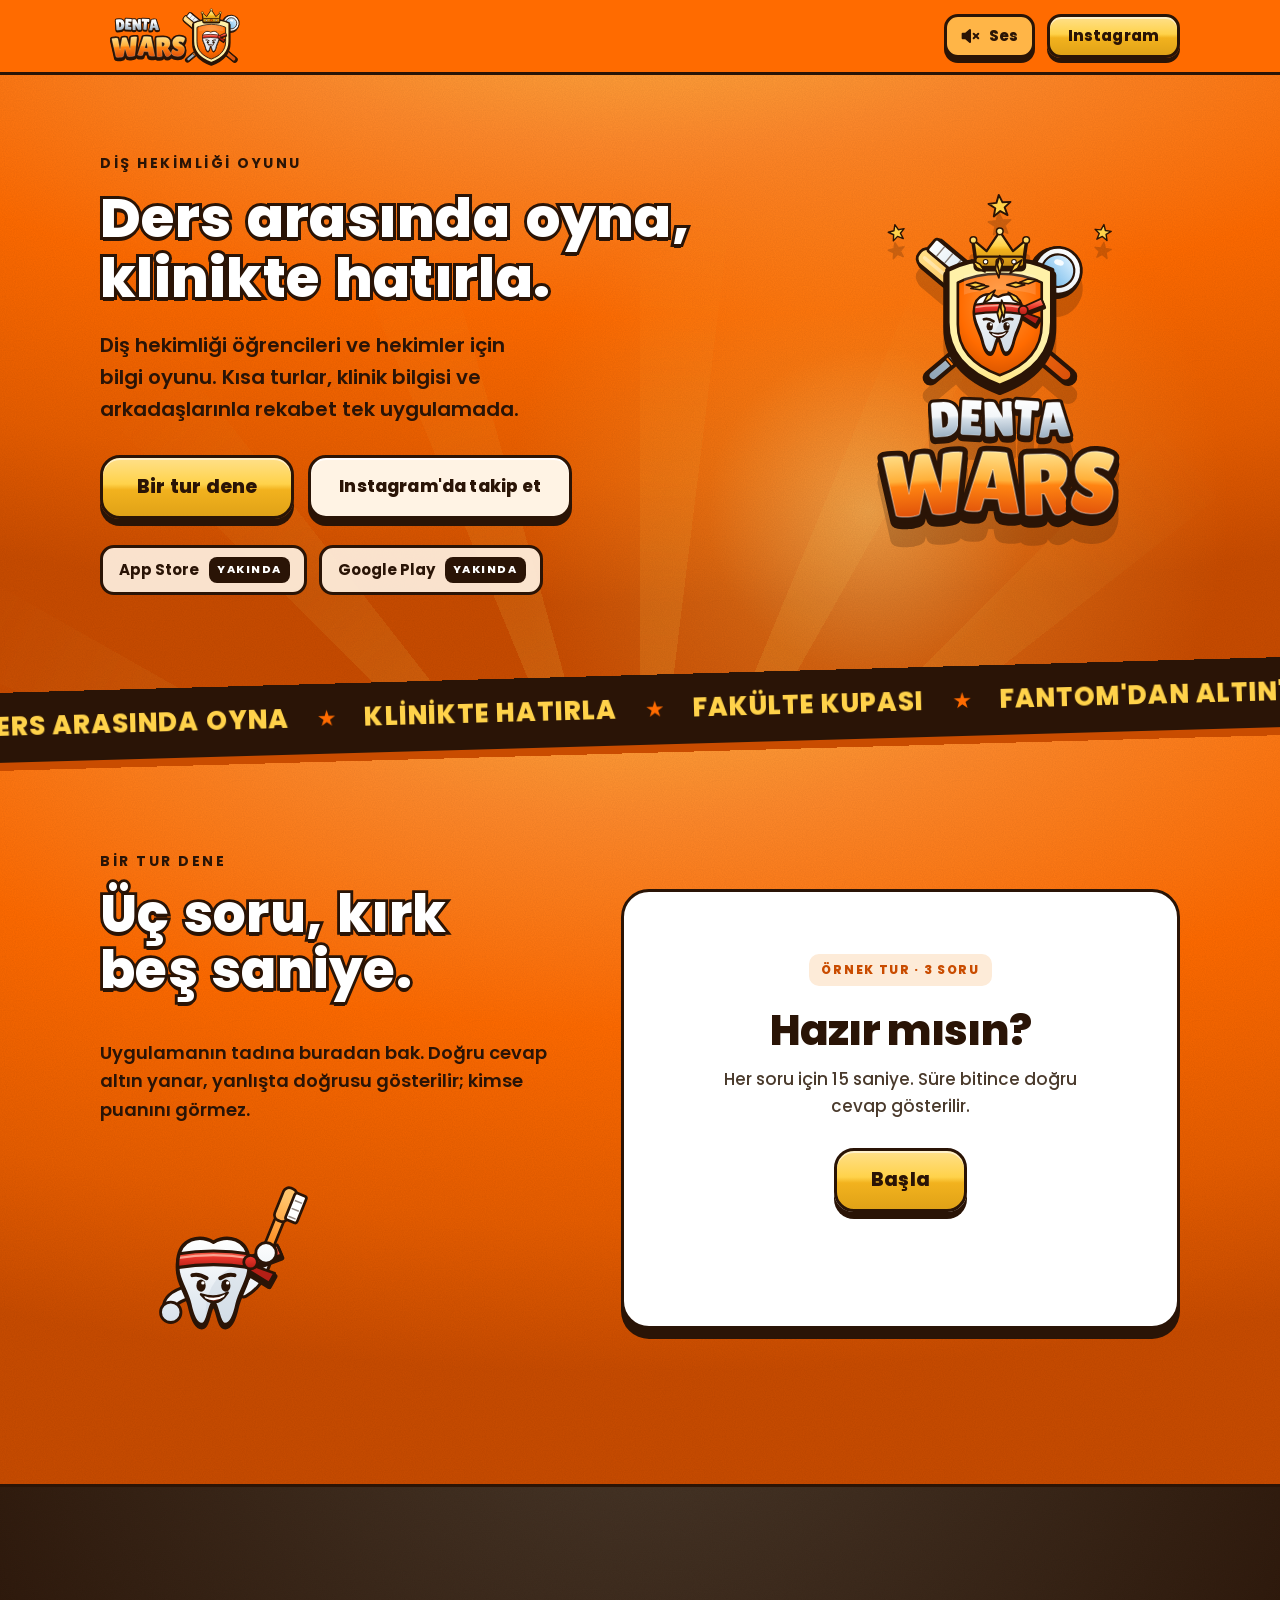
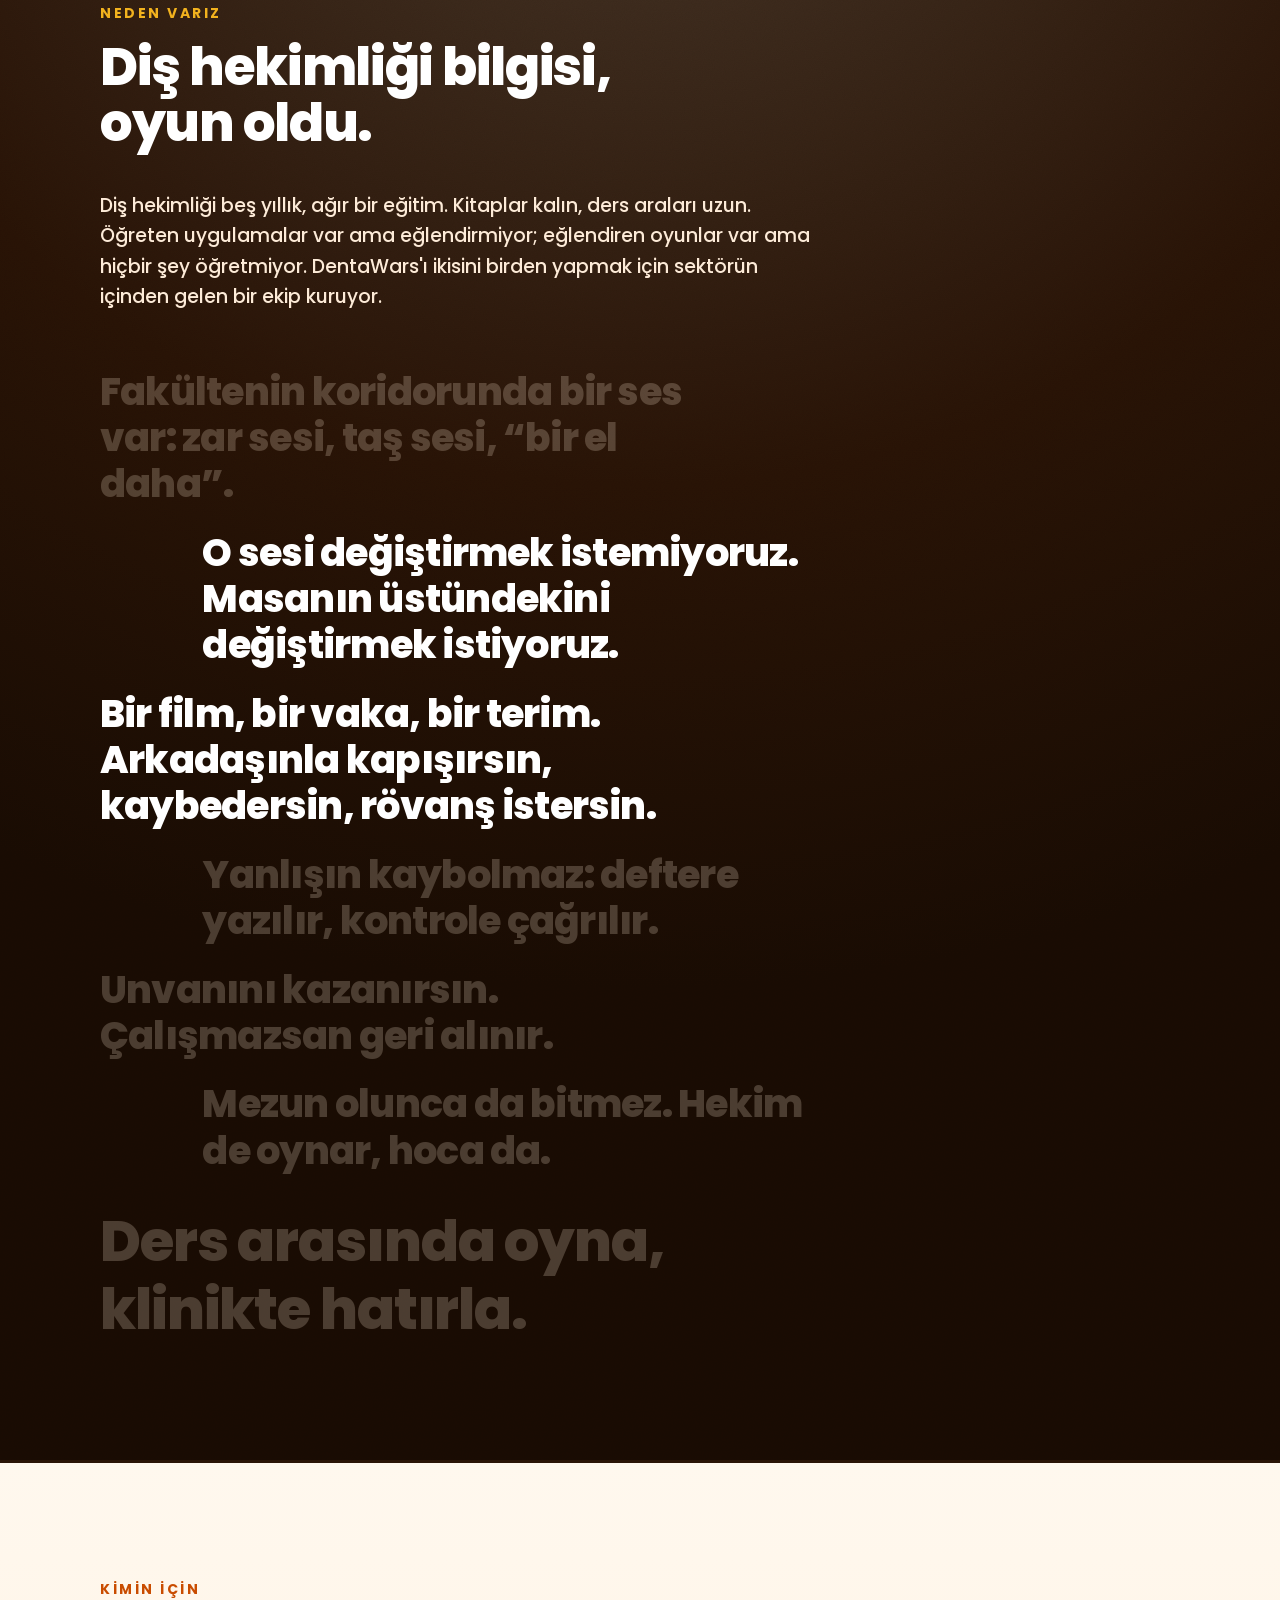
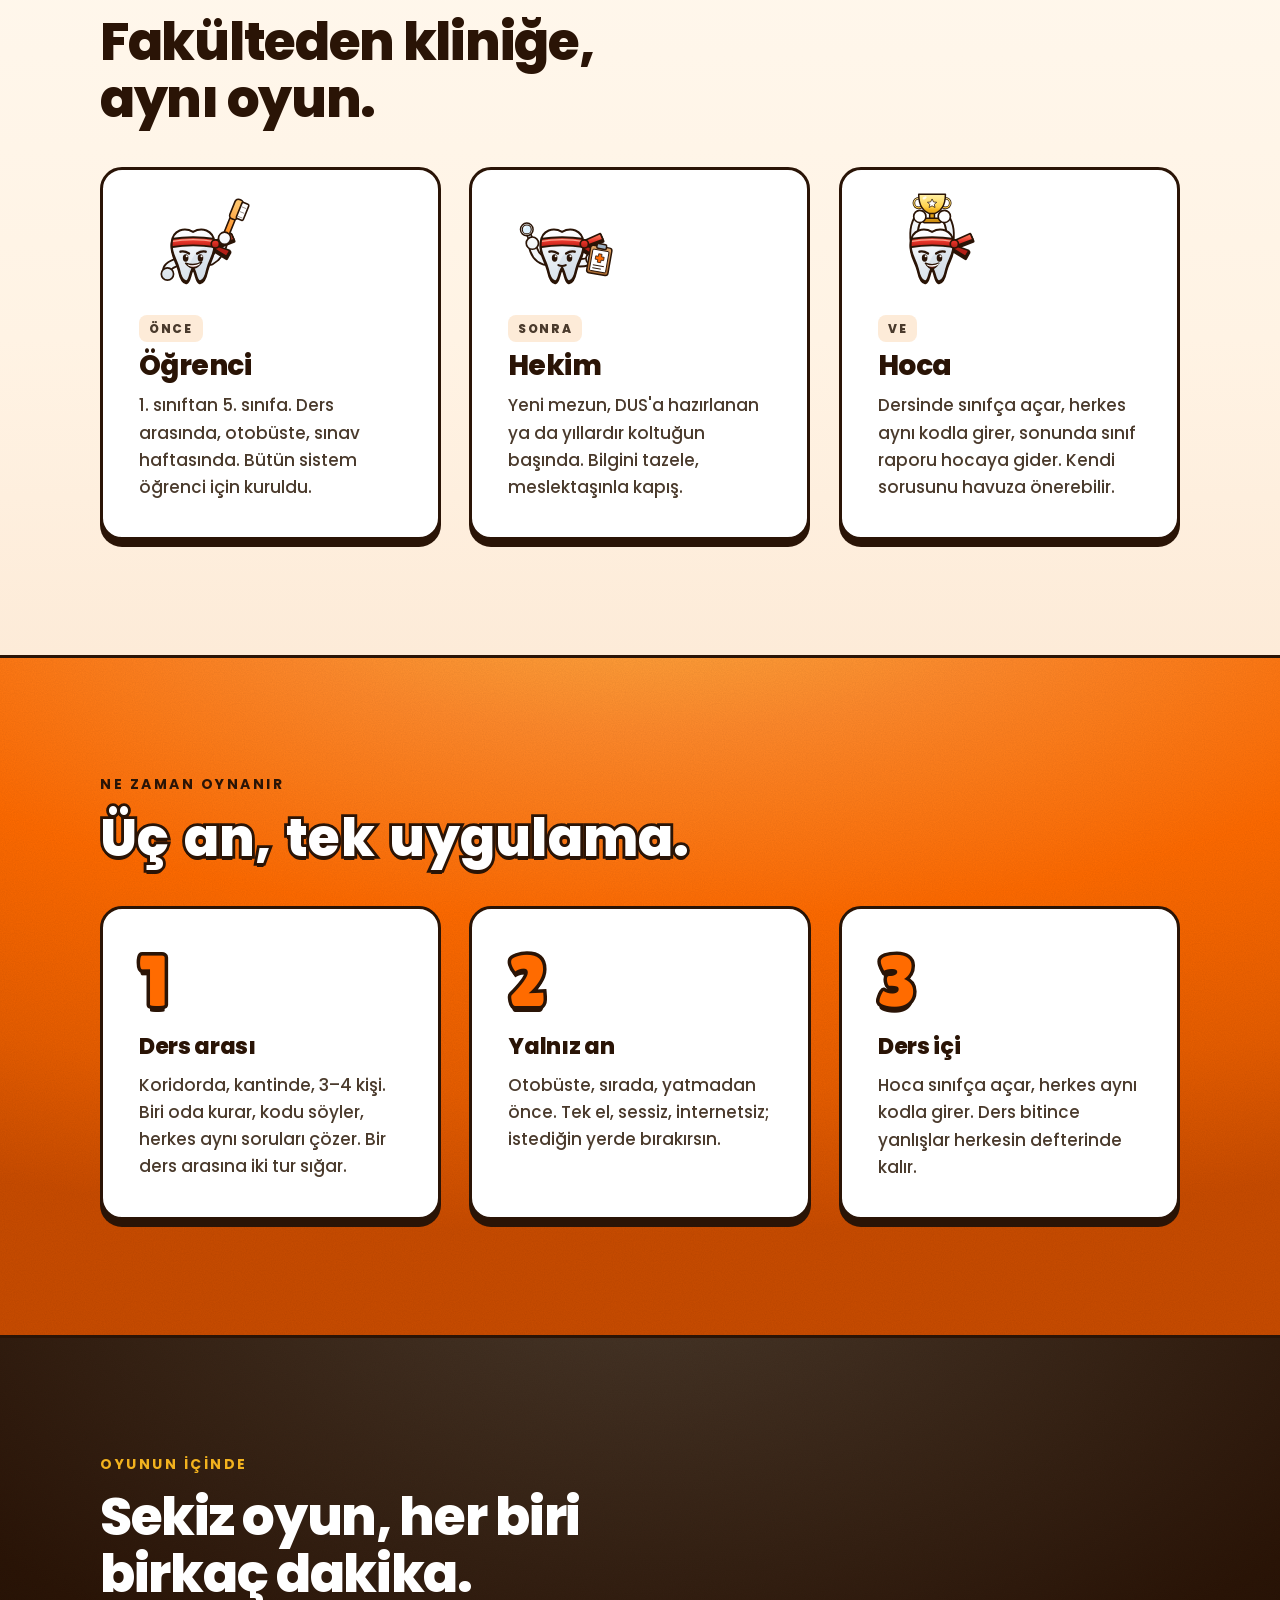
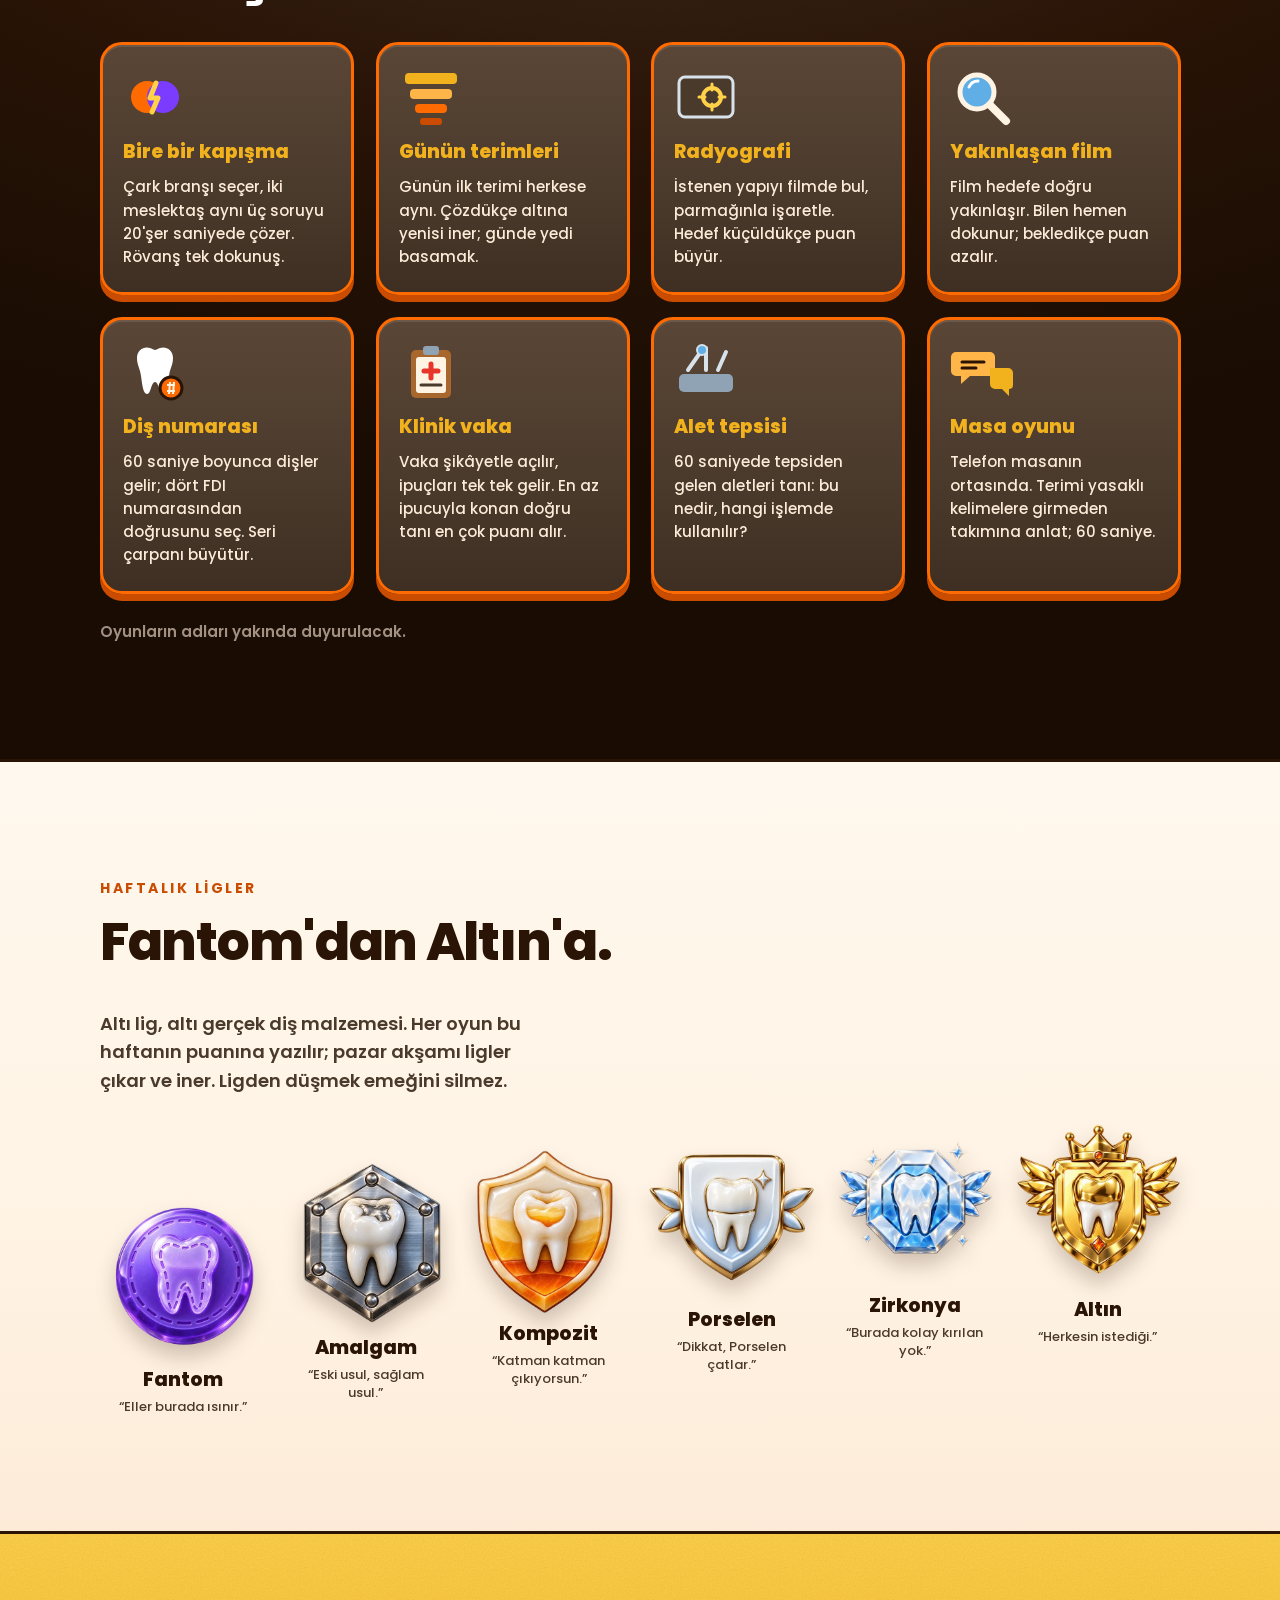
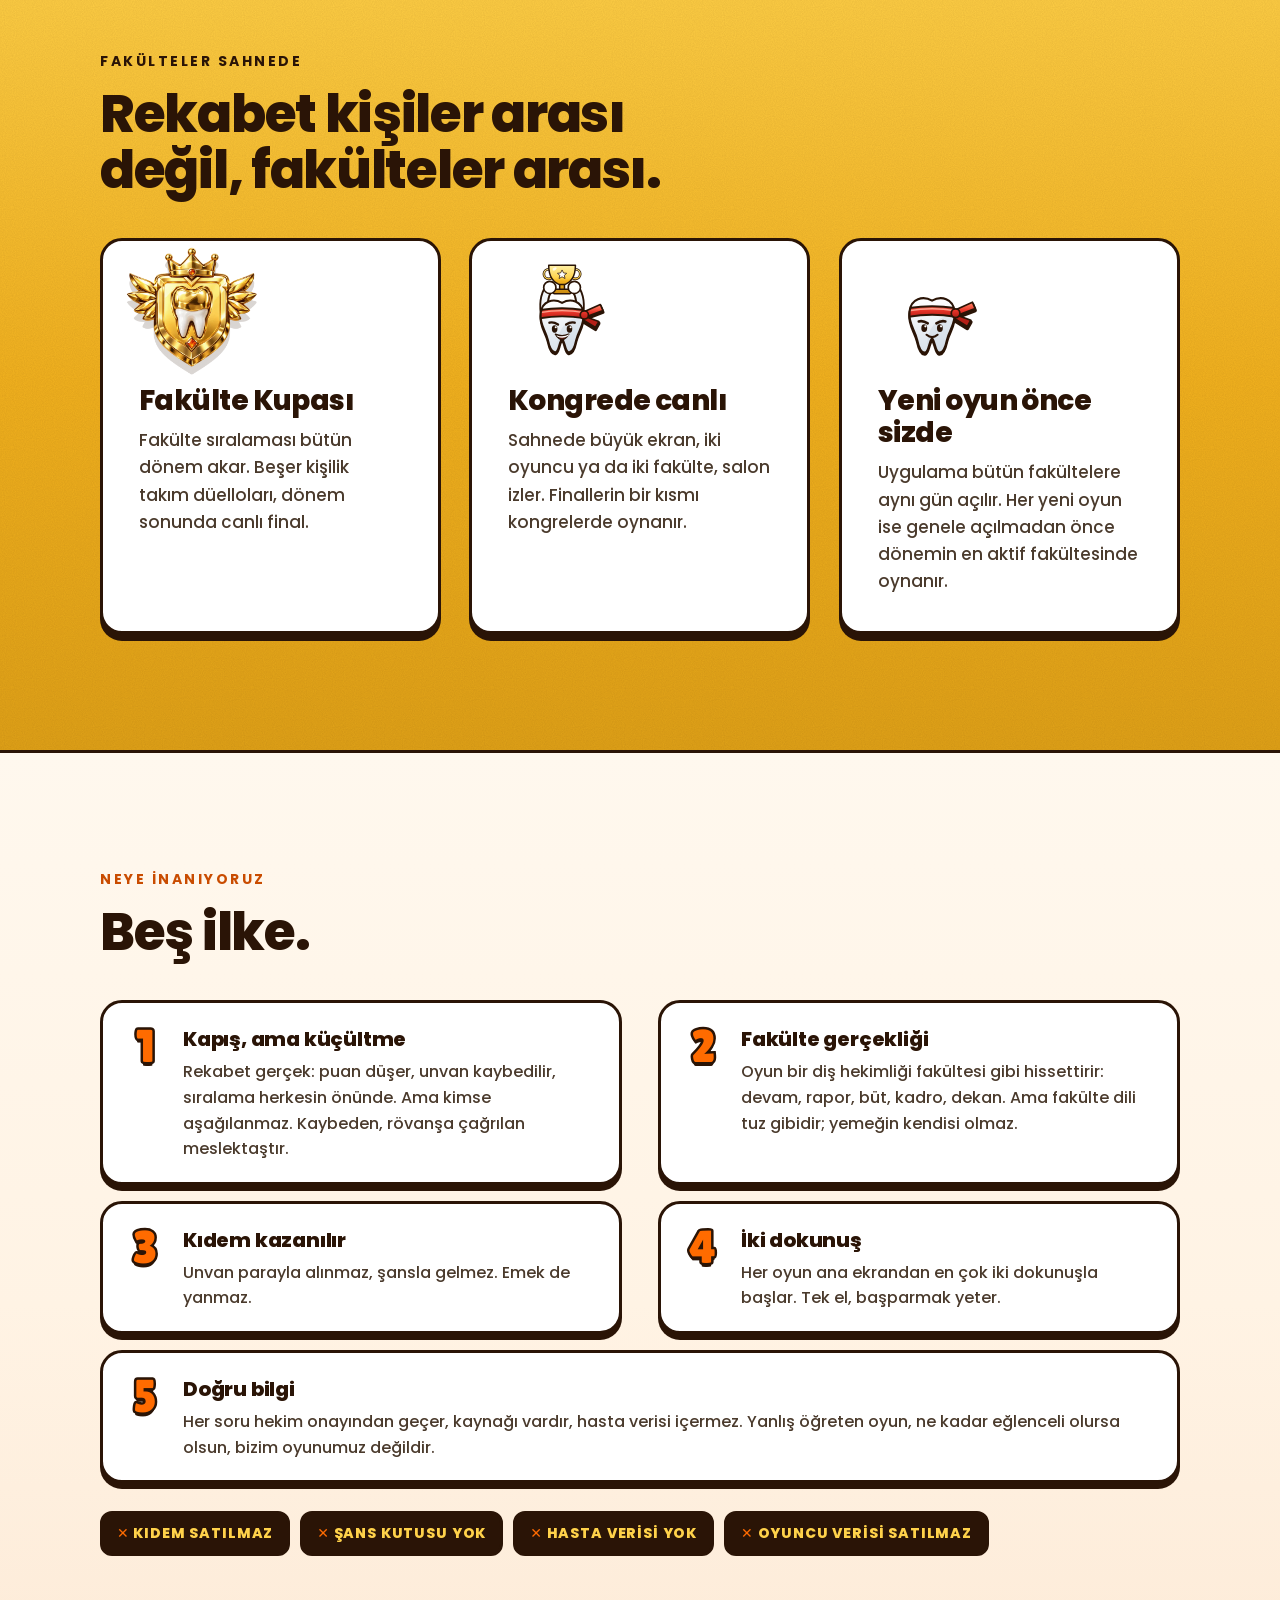
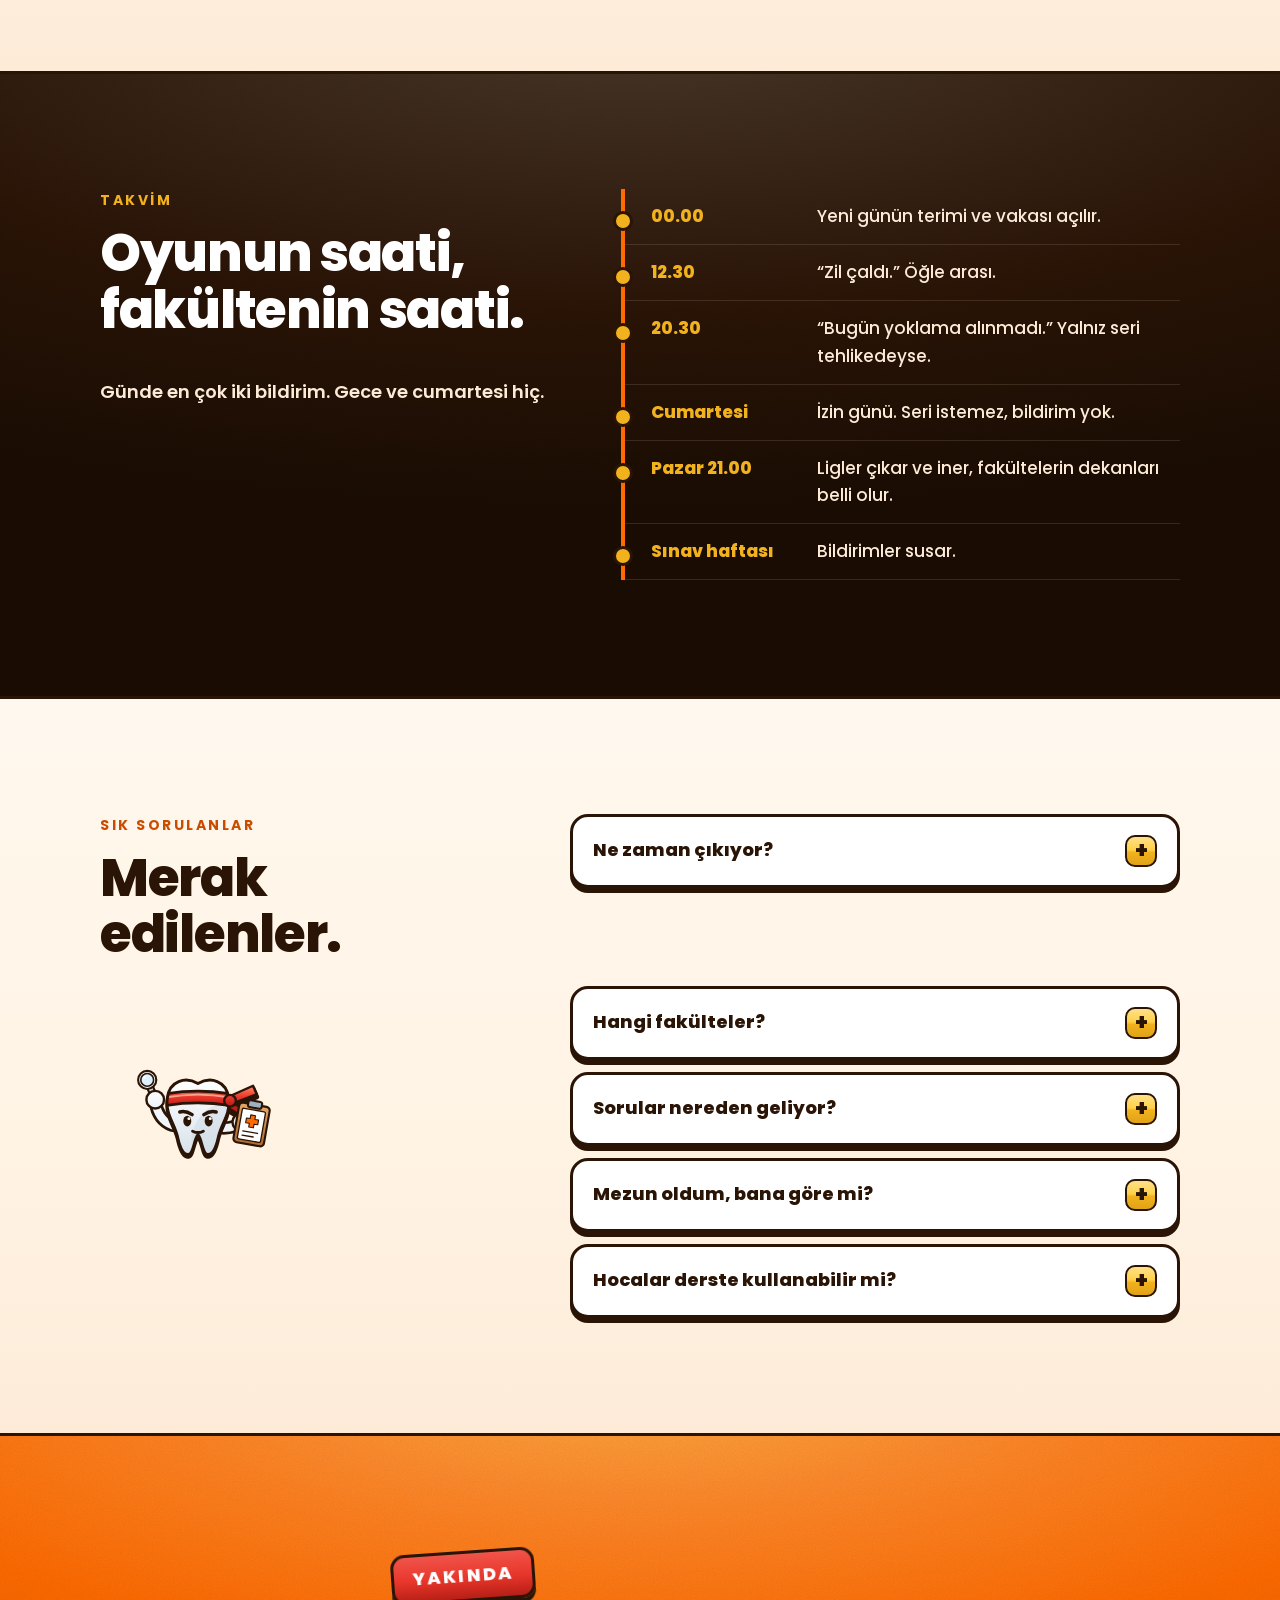
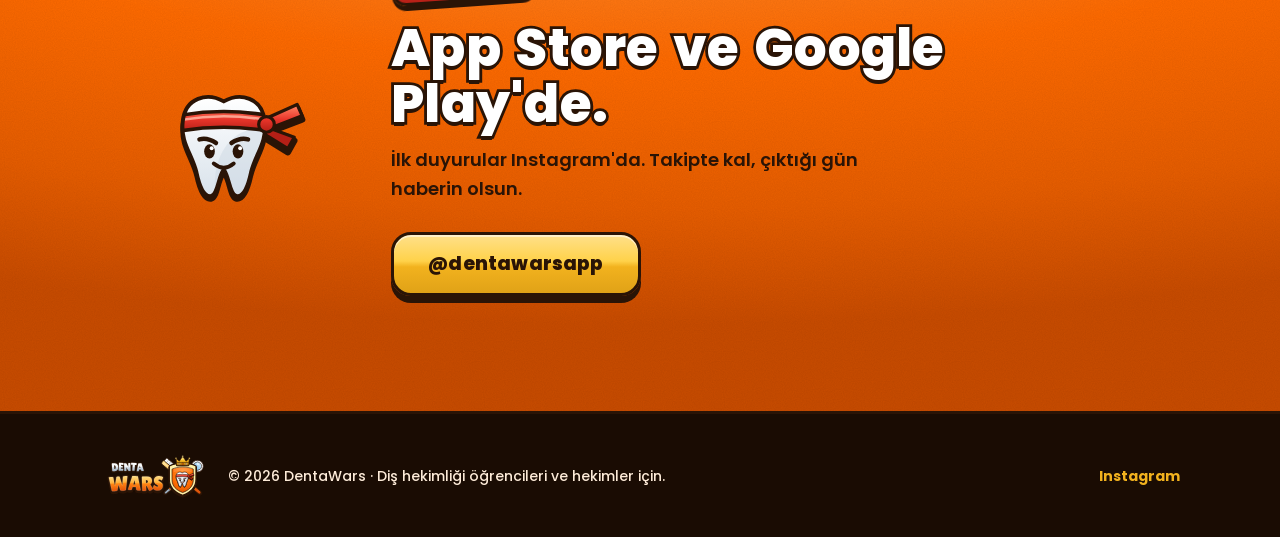
==== commit 05f690fb: "Site v3: Kültür Kitabı 1.1 içerikleri, HTTPS Manifesto, öğrenci/hekim/hoca, üç an, sekiz oyun (adlar" ====
--- a/index.html
+++ b/index.html
@@ -92,8 +92,8 @@
     <!-- kayan bant -->
     <div class="ticker" aria-hidden="true">
       <div class="ticker__track">
-        <span>Düello</span><i>★</i><span>Görsel sorular</span><i>★</i><span>Klinik vaka</span><i>★</i><span>Sınıfça oyun</span><i>★</i><span>Ders arasında oyna</span><i>★</i><span>Klinikte hatırla</span><i>★</i>
-        <span>Düello</span><i>★</i><span>Görsel sorular</span><i>★</i><span>Klinik vaka</span><i>★</i><span>Sınıfça oyun</span><i>★</i><span>Ders arasında oyna</span><i>★</i><span>Klinikte hatırla</span><i>★</i>
+        <span>Ders arasında oyna</span><i>★</i><span>Klinikte hatırla</span><i>★</i><span>Fakülte Kupası</span><i>★</i><span>Fantom'dan Altın'a</span><i>★</i><span>Hoca da oynar</span><i>★</i><span>Kıdem satılmaz</span><i>★</i>
+        <span>Ders arasında oyna</span><i>★</i><span>Klinikte hatırla</span><i>★</i><span>Fakülte Kupası</span><i>★</i><span>Fantom'dan Altın'a</span><i>★</i><span>Hoca da oynar</span><i>★</i><span>Kıdem satılmaz</span><i>★</i>
       </div>
     </div>
 
@@ -143,90 +143,215 @@
       </div>
     </section>
 
-    <!-- 3 · Kimin için -->
+    <!-- 3 · Neden varız: manifesto, satır satır -->
+    <section class="sec sec--ink manifesto" aria-labelledby="neden">
+      <div class="wrap">
+        <p class="kicker kicker--gold">Neden varız</p>
+        <h2 id="neden" class="sec__title sec__title--light">Diş hekimliği bilgisi, oyun oldu.</h2>
+        <p class="manifesto__intro reveal">Diş hekimliği beş yıllık, ağır bir eğitim. Kitaplar kalın, ders araları uzun. Öğreten uygulamalar var ama eğlendirmiyor; eğlendiren oyunlar var ama hiçbir şey öğretmiyor. DentaWars'ı ikisini birden yapmak için sektörün içinden gelen bir ekip kuruyor.</p>
+        <ol class="manifesto__lines">
+          <li class="mline">Fakültenin koridorunda bir ses var: zar sesi, taş sesi, “bir el daha”.</li>
+          <li class="mline">O sesi değiştirmek istemiyoruz. Masanın üstündekini değiştirmek istiyoruz.</li>
+          <li class="mline">Bir film, bir vaka, bir terim. Arkadaşınla kapışırsın, kaybedersin, rövanş istersin.</li>
+          <li class="mline">Yanlışın kaybolmaz: deftere yazılır, kontrole çağrılır.</li>
+          <li class="mline">Unvanını kazanırsın. Çalışmazsan geri alınır.</li>
+          <li class="mline">Mezun olunca da bitmez. Hekim de oynar, hoca da.</li>
+          <li class="mline mline--end">Ders arasında oyna, klinikte hatırla.</li>
+        </ol>
+      </div>
+    </section>
+
+    <!-- 4 · Kimin için -->
     <section class="sec sec--cream" aria-labelledby="kim">
       <div class="wrap">
         <p class="kicker kicker--or">Kimin için</p>
         <h2 id="kim" class="sec__title">Fakülteden kliniğe, aynı oyun.</h2>
-        <div class="duo">
+        <div class="trio">
           <article class="card tilt reveal">
             <img class="card__dento bob" src="/assets/img/maskot-duello.svg" alt="" width="170" height="170">
-            <h3 class="card__title">Öğrenciler</h3>
-            <p>Ders arasında, otobüste, sınav haftasında. Birkaç dakikalık turlarla öğrendiğin kalıcı olsun; arkadaşlarınla yarışırken tekrar etmiş ol.</p>
+            <p class="card__tag">Önce</p>
+            <h3 class="card__title">Öğrenci</h3>
+            <p>1. sınıftan 5. sınıfa. Ders arasında, otobüste, sınav haftasında. Bütün sistem öğrenci için kuruldu.</p>
           </article>
           <article class="card tilt reveal">
             <img class="card__dento bob" src="/assets/img/maskot-klinik.svg" alt="" width="170" height="170">
-            <h3 class="card__title">Hekimler</h3>
-            <p>Mezuniyetten yıllar sonra da bilgi taze kalmalı. Günde birkaç dakikayla klinik bilgini güncel tut, meslektaşlarınla kendini sına.</p>
-          </article>
-        </div>
-      </div>
-    </section>
-
-    <!-- 4 · Nasıl -->
-    <section class="sec sec--arena" aria-labelledby="nasil">
-      <div class="wrap">
-        <p class="kicker">Nasıl oynanır</p>
-        <h2 id="nasil" class="sec__title sec__title--light">Üç adım, birkaç dakika.</h2>
+            <p class="card__tag">Sonra</p>
+            <h3 class="card__title">Hekim</h3>
+            <p>Yeni mezun, DUS'a hazırlanan ya da yıllardır koltuğun başında. Bilgini tazele, meslektaşınla kapış.</p>
+          </article>
+          <article class="card tilt reveal">
+            <img class="card__dento bob" src="/assets/img/maskot-lig.svg" alt="" width="170" height="170">
+            <p class="card__tag">Ve</p>
+            <h3 class="card__title">Hoca</h3>
+            <p>Dersinde sınıfça açar, herkes aynı kodla girer, sonunda sınıf raporu hocaya gider. Kendi sorusunu havuza önerebilir.</p>
+          </article>
+        </div>
+      </div>
+    </section>
+
+    <!-- 5 · Üç an -->
+    <section class="sec sec--arena" aria-labelledby="an">
+      <div class="wrap">
+        <p class="kicker">Ne zaman oynanır</p>
+        <h2 id="an" class="sec__title sec__title--light">Üç an, tek uygulama.</h2>
         <ol class="steps">
           <li class="step stamp">
             <span class="step__no" aria-hidden="true">1</span>
-            <h3 class="step__title">Bilgini test et</h3>
-            <p>Klinik dallardan ve temel bilimlerden sorular. Her tur kısa; ne zaman bırakırsan oradan devam edersin.</p>
+            <h3 class="step__title">Ders arası</h3>
+            <p>Koridorda, kantinde, 3–4 kişi. Biri oda kurar, kodu söyler, herkes aynı soruları çözer. Bir ders arasına iki tur sığar.</p>
           </li>
           <li class="step stamp">
             <span class="step__no" aria-hidden="true">2</span>
-            <h3 class="step__title">Arkadaşlarınla kapış</h3>
-            <p>Bire bir düello ya da ders arasında bütün sınıf aynı sorularda. Kimin daha hızlı ve doğru olduğu anında görünür.</p>
+            <h3 class="step__title">Yalnız an</h3>
+            <p>Otobüste, sırada, yatmadan önce. Tek el, sessiz, internetsiz; istediğin yerde bırakırsın.</p>
           </li>
           <li class="step stamp">
             <span class="step__no" aria-hidden="true">3</span>
-            <h3 class="step__title">Öğrenmeye devam et</h3>
-            <p>Yanlış cevapladığın sorular birkaç gün sonra yeniden karşına çıkar. Unuttuğun yerden çalışırsın, bildiğini tekrar etmezsin.</p>
+            <h3 class="step__title">Ders içi</h3>
+            <p>Hoca sınıfça açar, herkes aynı kodla girer. Ders bitince yanlışlar herkesin defterinde kalır.</p>
           </li>
         </ol>
       </div>
     </section>
 
-    <!-- 5 · Oyunun içinde -->
-    <section class="sec sec--ink" aria-labelledby="icinde">
+    <!-- 6 · Sekiz oyun (adlar marka taramasından sonra duyurulacak) -->
+    <section class="sec sec--ink" aria-labelledby="oyunlar">
+      <svg width="0" height="0" style="position:absolute" aria-hidden="true">
+        <defs>
+          <symbol id="i-duel" viewBox="0 0 64 64"><circle cx="24" cy="32" r="16" fill="#FF6B00"/><circle cx="40" cy="32" r="16" fill="#7B3CFF"/><path d="M33 18 27 33h8l-6 14" fill="none" stroke="#FFD24A" stroke-width="5" stroke-linejoin="round" stroke-linecap="round"/></symbol>
+          <symbol id="i-ladder" viewBox="0 0 64 64"><rect x="6" y="8" width="52" height="11" rx="4" fill="#F2B21E"/><rect x="11" y="24" width="42" height="10" rx="4" fill="#FFB547"/><rect x="16" y="39" width="32" height="9" rx="4" fill="#FF6B00"/><rect x="21" y="53" width="22" height="7" rx="3" fill="#C94C00"/></symbol>
+          <symbol id="i-film" viewBox="0 0 64 64"><rect x="5" y="12" width="54" height="40" rx="6" fill="#4A3A2C" stroke="#D8E2EB" stroke-width="3"/><circle cx="38" cy="32" r="9" fill="none" stroke="#FFD24A" stroke-width="4"/><path d="M38 19v6M38 39v6M25 32h6M45 32h6" stroke="#FFD24A" stroke-width="3" stroke-linecap="round"/></symbol>
+          <symbol id="i-zoom" viewBox="0 0 64 64"><circle cx="27" cy="27" r="17" fill="#5FAFE6" stroke="#FFF3E4" stroke-width="5"/><path d="M40 40 56 56" stroke="#FFF3E4" stroke-width="8" stroke-linecap="round"/><path d="M19 22a10 10 0 0 1 9-6" fill="none" stroke="#FFFFFF" stroke-width="3" stroke-linecap="round"/></symbol>
+          <symbol id="i-tooth" viewBox="0 0 64 64"><path d="M14 18c0-8 7-12 13-10 3 1 4 2 5 2s2-1 5-2c6-2 13 2 13 10 0 7-3 10-4 18-1 7-2 18-6 18-4 0-4-12-8-12s-4 12-8 12c-4 0-5-11-6-18-1-8-4-11-4-18Z" fill="#FFFFFF"/><circle cx="48" cy="48" r="11" fill="#FF6B00" stroke="#2A1406" stroke-width="3"/><path d="M44 45h8M44 51h8M47 42l-1 12M51 42l-1 12" stroke="#FFF3E4" stroke-width="2"/></symbol>
+          <symbol id="i-case" viewBox="0 0 64 64"><rect x="12" y="10" width="40" height="48" rx="5" fill="#A8672C"/><rect x="17" y="17" width="30" height="36" rx="3" fill="#FFF3E4"/><rect x="24" y="6" width="16" height="9" rx="3" fill="#8FA3B5"/><path d="M32 24v14M25 31h14" stroke="#E8352A" stroke-width="5" stroke-linecap="round"/><path d="M22 45h20" stroke="#4A3A2C" stroke-width="3" stroke-linecap="round"/></symbol>
+          <symbol id="i-tray" viewBox="0 0 64 64"><rect x="5" y="34" width="54" height="18" rx="5" fill="#8FA3B5"/><path d="M14 30 28 10M32 30V8M44 30l8-18" stroke="#D8E2EB" stroke-width="4" stroke-linecap="round"/><circle cx="28" cy="10" r="5" fill="#5FAFE6" stroke="#D8E2EB" stroke-width="2"/></symbol>
+          <symbol id="i-talk" viewBox="0 0 64 64"><path d="M6 12h34a5 5 0 0 1 5 5v14a5 5 0 0 1-5 5H20l-9 8v-8H6a5 5 0 0 1-5-5V17a5 5 0 0 1 5-5Z" fill="#FFB547"/><path d="M58 28H40v16a5 5 0 0 0 5 5h7l7 7v-7a4 4 0 0 0 4-4V33a5 5 0 0 0-5-5Z" fill="#F2B21E"/><path d="M12 22h22M12 28h14" stroke="#2A1406" stroke-width="3" stroke-linecap="round"/></symbol>
+        </defs>
+      </svg>
       <div class="wrap">
         <p class="kicker kicker--gold">Oyunun içinde</p>
-        <h2 id="icinde" class="sec__title sec__title--light">Dento her turda yanında.</h2>
-        <div class="modes">
-          <button class="mode flip" type="button" data-sfx="boing">
-            <img src="/assets/img/maskot-duello.svg" alt="" width="200" height="200">
-            <span class="mode__title">Düello</span>
-            <span class="mode__txt">Bir rakip, aynı sorular, kısa süre. Doğru ve hızlı olan kazanır.</span>
-          </button>
-          <button class="mode flip" type="button" data-sfx="boing">
-            <img src="/assets/img/maskot-solo.svg" alt="" width="200" height="200">
-            <span class="mode__title">Görsel sorular</span>
-            <span class="mode__txt">Röntgen filmi, ağız içi fotoğraf, alet. Bakarak tanı, yerini bul.</span>
-          </button>
-          <button class="mode flip" type="button" data-sfx="boing">
-            <img src="/assets/img/maskot-klinik.svg" alt="" width="200" height="200">
-            <span class="mode__title">Klinik vaka</span>
-            <span class="mode__txt">Bir hasta, bir şikâyet. Tanıyı ve tedavi yolunu adım adım kur.</span>
-          </button>
-          <button class="mode flip" type="button" data-sfx="boing">
-            <img src="/assets/img/maskot-lig.svg" alt="" width="200" height="200">
-            <span class="mode__title">Sınıfça oyun</span>
-            <span class="mode__txt">Bir kod, bütün sınıf aynı anda. Ders arası tavlanın yerine.</span>
-          </button>
-        </div>
-      </div>
-    </section>
-
-    <!-- 6 · Kapanış -->
-    <section class="sec sec--gold" aria-labelledby="yakinda">
+        <h2 id="oyunlar" class="sec__title sec__title--light">Sekiz oyun, her biri birkaç dakika.</h2>
+        <div class="games">
+          <button class="game flip" type="button" data-sfx="pop"><svg class="game__ico"><use href="#i-duel"/></svg><span class="game__t">Bire bir kapışma</span><span class="game__d">Çark branşı seçer, iki meslektaş aynı üç soruyu 20'şer saniyede çözer. Rövanş tek dokunuş.</span></button>
+          <button class="game flip" type="button" data-sfx="pop"><svg class="game__ico"><use href="#i-ladder"/></svg><span class="game__t">Günün terimleri</span><span class="game__d">Günün ilk terimi herkese aynı. Çözdükçe altına yenisi iner; günde yedi basamak.</span></button>
+          <button class="game flip" type="button" data-sfx="pop"><svg class="game__ico"><use href="#i-film"/></svg><span class="game__t">Radyografi</span><span class="game__d">İstenen yapıyı filmde bul, parmağınla işaretle. Hedef küçüldükçe puan büyür.</span></button>
+          <button class="game flip" type="button" data-sfx="pop"><svg class="game__ico"><use href="#i-zoom"/></svg><span class="game__t">Yakınlaşan film</span><span class="game__d">Film hedefe doğru yakınlaşır. Bilen hemen dokunur; bekledikçe puan azalır.</span></button>
+          <button class="game flip" type="button" data-sfx="pop"><svg class="game__ico"><use href="#i-tooth"/></svg><span class="game__t">Diş numarası</span><span class="game__d">60 saniye boyunca dişler gelir; dört FDI numarasından doğrusunu seç. Seri çarpanı büyütür.</span></button>
+          <button class="game flip" type="button" data-sfx="pop"><svg class="game__ico"><use href="#i-case"/></svg><span class="game__t">Klinik vaka</span><span class="game__d">Vaka şikâyetle açılır, ipuçları tek tek gelir. En az ipucuyla konan doğru tanı en çok puanı alır.</span></button>
+          <button class="game flip" type="button" data-sfx="pop"><svg class="game__ico"><use href="#i-tray"/></svg><span class="game__t">Alet tepsisi</span><span class="game__d">60 saniyede tepsiden gelen aletleri tanı: bu nedir, hangi işlemde kullanılır?</span></button>
+          <button class="game flip" type="button" data-sfx="pop"><svg class="game__ico"><use href="#i-talk"/></svg><span class="game__t">Masa oyunu</span><span class="game__d">Telefon masanın ortasında. Terimi yasaklı kelimelere girmeden takımına anlat; 60 saniye.</span></button>
+        </div>
+        <p class="games__note">Oyunların adları yakında duyurulacak.</p>
+      </div>
+    </section>
+
+    <!-- 7 · Malzeme Ligleri -->
+    <section class="sec sec--cream leagues-sec" aria-labelledby="lig">
+      <div class="wrap">
+        <p class="kicker kicker--or">Haftalık ligler</p>
+        <h2 id="lig" class="sec__title">Fantom'dan Altın'a.</h2>
+        <p class="sec__lead sec__lead--ink">Altı lig, altı gerçek diş malzemesi. Her oyun bu haftanın puanına yazılır; pazar akşamı ligler çıkar ve iner. Ligden düşmek emeğini silmez.</p>
+        <ol class="leagues">
+          <li class="league reveal"><img src="/assets/img/lig/lig-1-fantom.webp" alt="Fantom ligi arması" width="240" height="240" loading="lazy"><b>Fantom</b><span>“Eller burada ısınır.”</span></li>
+          <li class="league reveal"><img src="/assets/img/lig/lig-2-amalgam.webp" alt="Amalgam ligi arması" width="240" height="240" loading="lazy"><b>Amalgam</b><span>“Eski usul, sağlam usul.”</span></li>
+          <li class="league reveal"><img src="/assets/img/lig/lig-3-kompozit.webp" alt="Kompozit ligi arması" width="240" height="240" loading="lazy"><b>Kompozit</b><span>“Katman katman çıkıyorsun.”</span></li>
+          <li class="league reveal"><img src="/assets/img/lig/lig-4-porselen.webp" alt="Porselen ligi arması" width="240" height="240" loading="lazy"><b>Porselen</b><span>“Dikkat, Porselen çatlar.”</span></li>
+          <li class="league reveal"><img src="/assets/img/lig/lig-5-zirkonya.webp" alt="Zirkonya ligi arması" width="240" height="240" loading="lazy"><b>Zirkonya</b><span>“Burada kolay kırılan yok.”</span></li>
+          <li class="league reveal"><img src="/assets/img/lig/lig-6-altin.webp" alt="Altın ligi arması" width="240" height="240" loading="lazy"><b>Altın</b><span>“Herkesin istediği.”</span></li>
+        </ol>
+      </div>
+    </section>
+
+    <!-- 8 · Fakülte sahnede -->
+    <section class="sec sec--gold" aria-labelledby="sahne">
+      <div class="wrap">
+        <p class="kicker kicker--ink">Fakülteler sahnede</p>
+        <h2 id="sahne" class="sec__title">Rekabet kişiler arası değil, fakülteler arası.</h2>
+        <div class="trio">
+          <article class="card tilt reveal">
+            <img class="card__arma" src="/assets/img/lig/lig-6-altin.webp" alt="" width="120" height="120" loading="lazy">
+            <h3 class="card__title">Fakülte Kupası</h3>
+            <p>Fakülte sıralaması bütün dönem akar. Beşer kişilik takım düelloları, dönem sonunda canlı final.</p>
+          </article>
+          <article class="card tilt reveal">
+            <img class="card__dento bob" src="/assets/img/maskot-lig.svg" alt="" width="170" height="170">
+            <h3 class="card__title">Kongrede canlı</h3>
+            <p>Sahnede büyük ekran, iki oyuncu ya da iki fakülte, salon izler. Finallerin bir kısmı kongrelerde oynanır.</p>
+          </article>
+          <article class="card tilt reveal">
+            <img class="card__dento bob" src="/assets/img/maskot-solo.svg" alt="" width="170" height="170">
+            <h3 class="card__title">Yeni oyun önce sizde</h3>
+            <p>Uygulama bütün fakültelere aynı gün açılır. Her yeni oyun ise genele açılmadan önce dönemin en aktif fakültesinde oynanır.</p>
+          </article>
+        </div>
+      </div>
+    </section>
+
+    <!-- 9 · Beş ilke -->
+    <section class="sec sec--cream" aria-labelledby="ilke">
+      <div class="wrap">
+        <p class="kicker kicker--or">Neye inanıyoruz</p>
+        <h2 id="ilke" class="sec__title">Beş ilke.</h2>
+        <ol class="rules">
+          <li class="rule reveal"><span class="rule__no" aria-hidden="true">1</span><div><h3>Kapış, ama küçültme</h3><p>Rekabet gerçek: puan düşer, unvan kaybedilir, sıralama herkesin önünde. Ama kimse aşağılanmaz. Kaybeden, rövanşa çağrılan meslektaştır.</p></div></li>
+          <li class="rule reveal"><span class="rule__no" aria-hidden="true">2</span><div><h3>Fakülte gerçekliği</h3><p>Oyun bir diş hekimliği fakültesi gibi hissettirir: devam, rapor, büt, kadro, dekan. Ama fakülte dili tuz gibidir; yemeğin kendisi olmaz.</p></div></li>
+          <li class="rule reveal"><span class="rule__no" aria-hidden="true">3</span><div><h3>Kıdem kazanılır</h3><p>Unvan parayla alınmaz, şansla gelmez. Emek de yanmaz.</p></div></li>
+          <li class="rule reveal"><span class="rule__no" aria-hidden="true">4</span><div><h3>İki dokunuş</h3><p>Her oyun ana ekrandan en çok iki dokunuşla başlar. Tek el, başparmak yeter.</p></div></li>
+          <li class="rule reveal"><span class="rule__no" aria-hidden="true">5</span><div><h3>Doğru bilgi</h3><p>Her soru hekim onayından geçer, kaynağı vardır, hasta verisi içermez. Yanlış öğreten oyun, ne kadar eğlenceli olursa olsun, bizim oyunumuz değildir.</p></div></li>
+        </ol>
+        <ul class="redlines reveal" aria-label="Kırmızı çizgiler">
+          <li>Kıdem satılmaz</li><li>Şans kutusu yok</li><li>Hasta verisi yok</li><li>Oyuncu verisi satılmaz</li>
+        </ul>
+      </div>
+    </section>
+
+    <!-- 10 · Takvim -->
+    <section class="sec sec--ink" aria-labelledby="saat">
+      <div class="wrap clock-wrap">
+        <div>
+          <p class="kicker kicker--gold">Takvim</p>
+          <h2 id="saat" class="sec__title sec__title--light">Oyunun saati, fakültenin saati.</h2>
+          <p class="sec__lead sec__lead--light">Günde en çok iki bildirim. Gece ve cumartesi hiç.</p>
+        </div>
+        <ol class="clock">
+          <li class="reveal"><time>00.00</time><span>Yeni günün terimi ve vakası açılır.</span></li>
+          <li class="reveal"><time>12.30</time><span>“Zil çaldı.” Öğle arası.</span></li>
+          <li class="reveal"><time>20.30</time><span>“Bugün yoklama alınmadı.” Yalnız seri tehlikedeyse.</span></li>
+          <li class="reveal"><time>Cumartesi</time><span>İzin günü. Seri istemez, bildirim yok.</span></li>
+          <li class="reveal"><time>Pazar 21.00</time><span>Ligler çıkar ve iner, fakültelerin dekanları belli olur.</span></li>
+          <li class="reveal"><time>Sınav haftası</time><span>Bildirimler susar.</span></li>
+        </ol>
+      </div>
+    </section>
+
+    <!-- 11 · Sık sorulanlar -->
+    <section class="sec sec--cream" aria-labelledby="sss">
+      <div class="wrap faq-wrap">
+        <div>
+          <p class="kicker kicker--or">Sık sorulanlar</p>
+          <h2 id="sss" class="sec__title">Merak edilenler.</h2>
+          <img class="faq__dento bob" src="/assets/img/maskot-klinik.svg" alt="" width="200" height="200" loading="lazy">
+        </div>
+        <div class="faq">
+          <details class="reveal"><summary>Ne zaman çıkıyor?</summary><p>Yakında App Store ve Google Play'de. Çıkış tarihi önce Instagram'da duyurulacak.</p></details>
+          <details class="reveal"><summary>Ücretli mi?</summary><p>Ücretsiz oynanır. İsteğe bağlı abonelik reklamsız oyun ve sınırsız deneme gibi rahatlıklar verir. Rütbe ve maç üstünlüğü hiçbir zaman parayla alınmaz.</p></details>
+          <details class="reveal"><summary>Hangi fakülteler?</summary><p>Uygulama Türkiye'deki bütün diş hekimliği fakültelerine aynı gün açılır.</p></details>
+          <details class="reveal"><summary>Sorular nereden geliyor?</summary><p>Klinik dallardan ve temel bilimlerden. Her soru hekim onayından geçer, kaynağı vardır, hasta verisi içermez. Hocalar kendi sorularını havuza önerebilir.</p></details>
+          <details class="reveal"><summary>Mezun oldum, bana göre mi?</summary><p>Evet. Yeni mezunlar, DUS'a hazırlananlar ve her yaştan hekim için: bilgini tazelemek ve meslektaşınla kapışmak için.</p></details>
+          <details class="reveal"><summary>Hocalar derste kullanabilir mi?</summary><p>Evet. Hoca sınıfça açar, öğrenciler aynı kodla girer, ders bitince sınıf raporu hocaya gider.</p></details>
+        </div>
+      </div>
+    </section>
+
+    <!-- 12 · Kapanış -->
+    <section class="sec sec--arena final-sec" aria-labelledby="yakinda">
       <div class="wrap final">
         <img class="final__dento bob" src="/assets/img/maskot-solo.svg" alt="" width="230" height="230">
         <div>
           <span class="badge pop-in">Yakında</span>
-          <h2 id="yakinda" class="sec__title">App Store ve Google Play'de.</h2>
+          <h2 id="yakinda" class="sec__title sec__title--light">App Store ve Google Play'de.</h2>
           <p class="final__lead">İlk duyurular Instagram'da. Takipte kal, çıktığı gün haberin olsun.</p>
-          <a class="btn btn--ink btn--big" href="https://www.instagram.com/dentawarsapp/" target="_blank" rel="noopener" data-sfx="pop" data-confetti>@dentawarsapp</a>
+          <a class="btn btn--big" href="https://www.instagram.com/dentawarsapp/" target="_blank" rel="noopener" data-sfx="pop" data-confetti>@dentawarsapp</a>
         </div>
       </div>
     </section>
--- a/assets/css/site.css
+++ b/assets/css/site.css
@@ -399,3 +399,115 @@
   .snd__hint::before { right: 60px; }
   .quiz { min-height: 470px; }
 }
+
+/* =========================================================
+   v3 bölümleri — Kültür Kitabı 1.1'e göre (06.10.2026)
+   ========================================================= */
+.kicker--ink { color: var(--ink); }
+.sec__lead--ink { color: var(--ink-soft); }
+.sec__lead--light { color: var(--peach); }
+
+/* kimin için: üçlü */
+.trio { display: grid; grid-template-columns: repeat(3, 1fr); gap: clamp(18px, 2.6vw, 28px); }
+.card__tag { display: inline-block; font-weight: 800; font-size: 12px; letter-spacing: .14em; text-transform: uppercase; color: var(--or-700); background: var(--peach); padding: 4px 10px; border-radius: 8px; margin-bottom: 8px; }
+.card__arma { width: 132px; margin: -18px 0 4px -10px; filter: drop-shadow(0 8px 0 rgba(42, 20, 6, .18)); animation: bob 3.4s ease-in-out infinite; }
+
+/* manifesto: satırlar kaydırdıkça yanar */
+.manifesto__intro { color: var(--peach); font-size: clamp(17px, 1.6vw, 19px); max-width: 60ch; margin-bottom: clamp(32px, 5vw, 56px); }
+.manifesto__lines { list-style: none; margin: 0; padding: 0; display: grid; gap: clamp(14px, 2vw, 22px); }
+.mline {
+  font-weight: 800; font-size: clamp(22px, 3vw, 38px); line-height: 1.22; letter-spacing: -.02em; max-width: 26ch;
+  color: rgba(253, 235, 216, .22); transition: color .5s ease, transform .6s var(--spring);
+}
+.mline.is-lit { color: var(--enamel); }
+.mline:nth-child(even) { margin-left: clamp(0px, 8vw, 120px); }
+.mline--end { margin-top: 12px; font-size: clamp(28px, 4.4vw, 56px); max-width: 18ch; }
+.mline--end.is-lit { color: var(--gold-300); text-shadow: 0 .07em 0 var(--or-700); }
+.no-js .mline, html:not(.js) .mline { color: var(--enamel); }
+
+/* sekiz oyun */
+.games { display: grid; grid-template-columns: repeat(4, 1fr); gap: clamp(14px, 2vw, 22px); }
+.game {
+  --rx: 0deg; --ry: 0deg;
+  all: unset; box-sizing: border-box; cursor: pointer; display: flex; flex-direction: column; gap: 8px;
+  padding: 20px 20px 24px; border-radius: var(--r);
+  background: linear-gradient(180deg, #5A4636 0%, #4A3A2C 60%, #3E2F22 100%);
+  border: var(--line) solid var(--or); box-shadow: 0 var(--lift) 0 var(--or-700), inset 0 2px 0 rgba(255, 255, 255, .1);
+  transform: perspective(900px) rotateX(var(--rx)) rotateY(var(--ry));
+  transition: transform .25s ease-out, box-shadow .2s ease, border-color .2s ease;
+}
+.game:hover { border-color: var(--gold); box-shadow: 0 var(--lift) 0 var(--gold-700), 0 0 0 6px rgba(242, 178, 30, .18); }
+.game:focus-visible { outline: 3px solid var(--glass); outline-offset: 4px; }
+.game__ico { width: 64px; height: 64px; transition: transform .35s var(--spring); }
+.game:hover .game__ico, .game.jump .game__ico { transform: translateY(-6px) rotate(-6deg) scale(1.12); }
+.game__t { font-weight: 800; font-size: 19px; color: var(--gold); }
+.game__d { font-size: 15px; line-height: 1.55; color: var(--peach); }
+.games__note { margin-top: 26px; color: rgba(253, 235, 216, .6); font-weight: 600; font-size: 15px; }
+
+/* ligler: merdiven gibi yükselen armalar */
+.leagues { list-style: none; margin: 0; padding: 0; display: grid; grid-template-columns: repeat(6, 1fr); gap: clamp(8px, 1.6vw, 18px); align-items: end; }
+.league { display: flex; flex-direction: column; align-items: center; text-align: center; }
+.league:nth-child(1) { --up: 0px; } .league:nth-child(2) { --up: 14px; } .league:nth-child(3) { --up: 28px; }
+.league:nth-child(4) { --up: 42px; } .league:nth-child(5) { --up: 56px; } .league:nth-child(6) { --up: 70px; }
+.league { margin-bottom: var(--up); }
+.league img { width: 100%; max-width: 190px; aspect-ratio: 1; filter: drop-shadow(0 12px 10px rgba(42, 20, 6, .22)); transition: transform .4s var(--spring), filter .3s; }
+.league:hover img { transform: translateY(-10px) rotate(-4deg) scale(1.06); filter: drop-shadow(0 20px 14px rgba(42, 20, 6, .28)); }
+.league b { font-weight: 800; font-size: clamp(15px, 1.5vw, 20px); margin-top: 6px; }
+.league span { font-size: 13px; color: var(--ink-soft); line-height: 1.4; margin-top: 2px; max-width: 16ch; }
+
+/* beş ilke */
+.rules { list-style: none; margin: 0; padding: 0; display: grid; grid-template-columns: repeat(2, 1fr); gap: 16px clamp(20px, 3vw, 36px); }
+.rule { display: flex; gap: 18px; align-items: flex-start; background: var(--enamel); border: var(--line) solid var(--ink); border-radius: var(--r); box-shadow: 0 6px 0 var(--ink); padding: 20px 22px; }
+.rule:last-child { grid-column: 1 / -1; }
+.rule__no { flex: none; font-family: "Lilita One", "Poppins", sans-serif; font-size: 46px; line-height: 1; color: var(--or); -webkit-text-stroke: 5px var(--ink); paint-order: stroke fill; text-shadow: 0 4px 0 var(--ink); width: 40px; text-align: center; }
+.rule h3 { font-weight: 800; font-size: 20px; letter-spacing: -.01em; margin-bottom: 4px; }
+.rule p { color: var(--ink-soft); font-size: 16px; }
+.redlines { list-style: none; margin: 28px 0 0; padding: 0; display: flex; flex-wrap: wrap; gap: 10px; }
+.redlines li { font-weight: 800; font-size: 14px; letter-spacing: .06em; text-transform: uppercase; padding: 8px 14px; border-radius: 12px; border: var(--line) solid var(--ink); background: var(--ink); color: var(--gold-300); }
+.redlines li::before { content: "✕ "; color: var(--or); }
+
+/* takvim */
+.clock-wrap { display: grid; grid-template-columns: .9fr 1.1fr; gap: clamp(28px, 5vw, 72px); align-items: start; }
+.clock { list-style: none; margin: 0; padding: 0; border-left: 4px solid var(--or); }
+.clock li { position: relative; display: grid; grid-template-columns: 150px 1fr; gap: 16px; padding: 14px 0 14px 26px; border-bottom: 1px solid rgba(253, 235, 216, .12); }
+.clock li::before { content: ""; position: absolute; left: -12px; top: 22px; width: 20px; height: 20px; border-radius: 50%; background: var(--gold); border: 3px solid var(--ink); }
+.clock time { font-family: "Poppins", sans-serif; font-weight: 800; color: var(--gold); font-size: 17px; }
+.clock span { color: var(--peach); }
+
+/* sık sorulanlar */
+.faq-wrap { display: grid; grid-template-columns: .8fr 1.2fr; gap: clamp(28px, 5vw, 72px); align-items: start; }
+.faq__dento { width: 190px; margin-top: 8px; }
+.faq { display: grid; gap: 12px; }
+.faq details { background: var(--enamel); border: var(--line) solid var(--ink); border-radius: 18px; box-shadow: 0 5px 0 var(--ink); overflow: hidden; }
+.faq summary { list-style: none; cursor: pointer; display: flex; justify-content: space-between; align-items: center; gap: 16px; padding: 18px 20px; font-weight: 800; font-size: 18px; }
+.faq summary::-webkit-details-marker { display: none; }
+.faq summary::after { content: "+"; flex: none; display: grid; place-items: center; width: 32px; height: 32px; border-radius: 10px; background: var(--m-gold); border: 2px solid var(--ink); font-size: 22px; line-height: 1; transition: transform .3s var(--spring); }
+.faq details[open] summary::after { transform: rotate(45deg); }
+.faq details p { padding: 0 20px 20px; color: var(--ink-soft); animation: screen-in .35s var(--spring); }
+
+.final-sec .final__lead { color: var(--ink); }
+
+@media (max-width: 980px) {
+  .games { grid-template-columns: repeat(2, 1fr); }
+  .leagues { grid-template-columns: repeat(3, 1fr); row-gap: 28px; }
+  .league { margin-bottom: 0; }
+  .rules { grid-template-columns: 1fr; }
+  .clock-wrap, .faq-wrap { grid-template-columns: 1fr; }
+  .faq__dento { display: none; }
+}
+@media (max-width: 820px) {
+  .trio { grid-template-columns: 1fr; }
+  .mline:nth-child(even) { margin-left: 0; }
+}
+@media (max-width: 560px) {
+  .games { grid-template-columns: 1fr; }
+  .game { flex-direction: row; flex-wrap: wrap; align-items: center; column-gap: 14px; padding: 16px; }
+  .game__ico { width: 48px; height: 48px; }
+  .game__t { flex: 1; }
+  .game__d { flex-basis: 100%; }
+  .leagues { grid-template-columns: repeat(2, 1fr); }
+  .clock li { grid-template-columns: 1fr; gap: 2px; }
+}
+/* üçlü kartlarda görsel alanı sabit: başlıklar aynı hizada başlasın */
+.trio .card > img:first-child { height: 132px; width: auto; max-width: 100%; object-fit: contain; object-position: left center; margin: -22px 0 6px -14px; }
+.card__title { line-height: 1.15; }
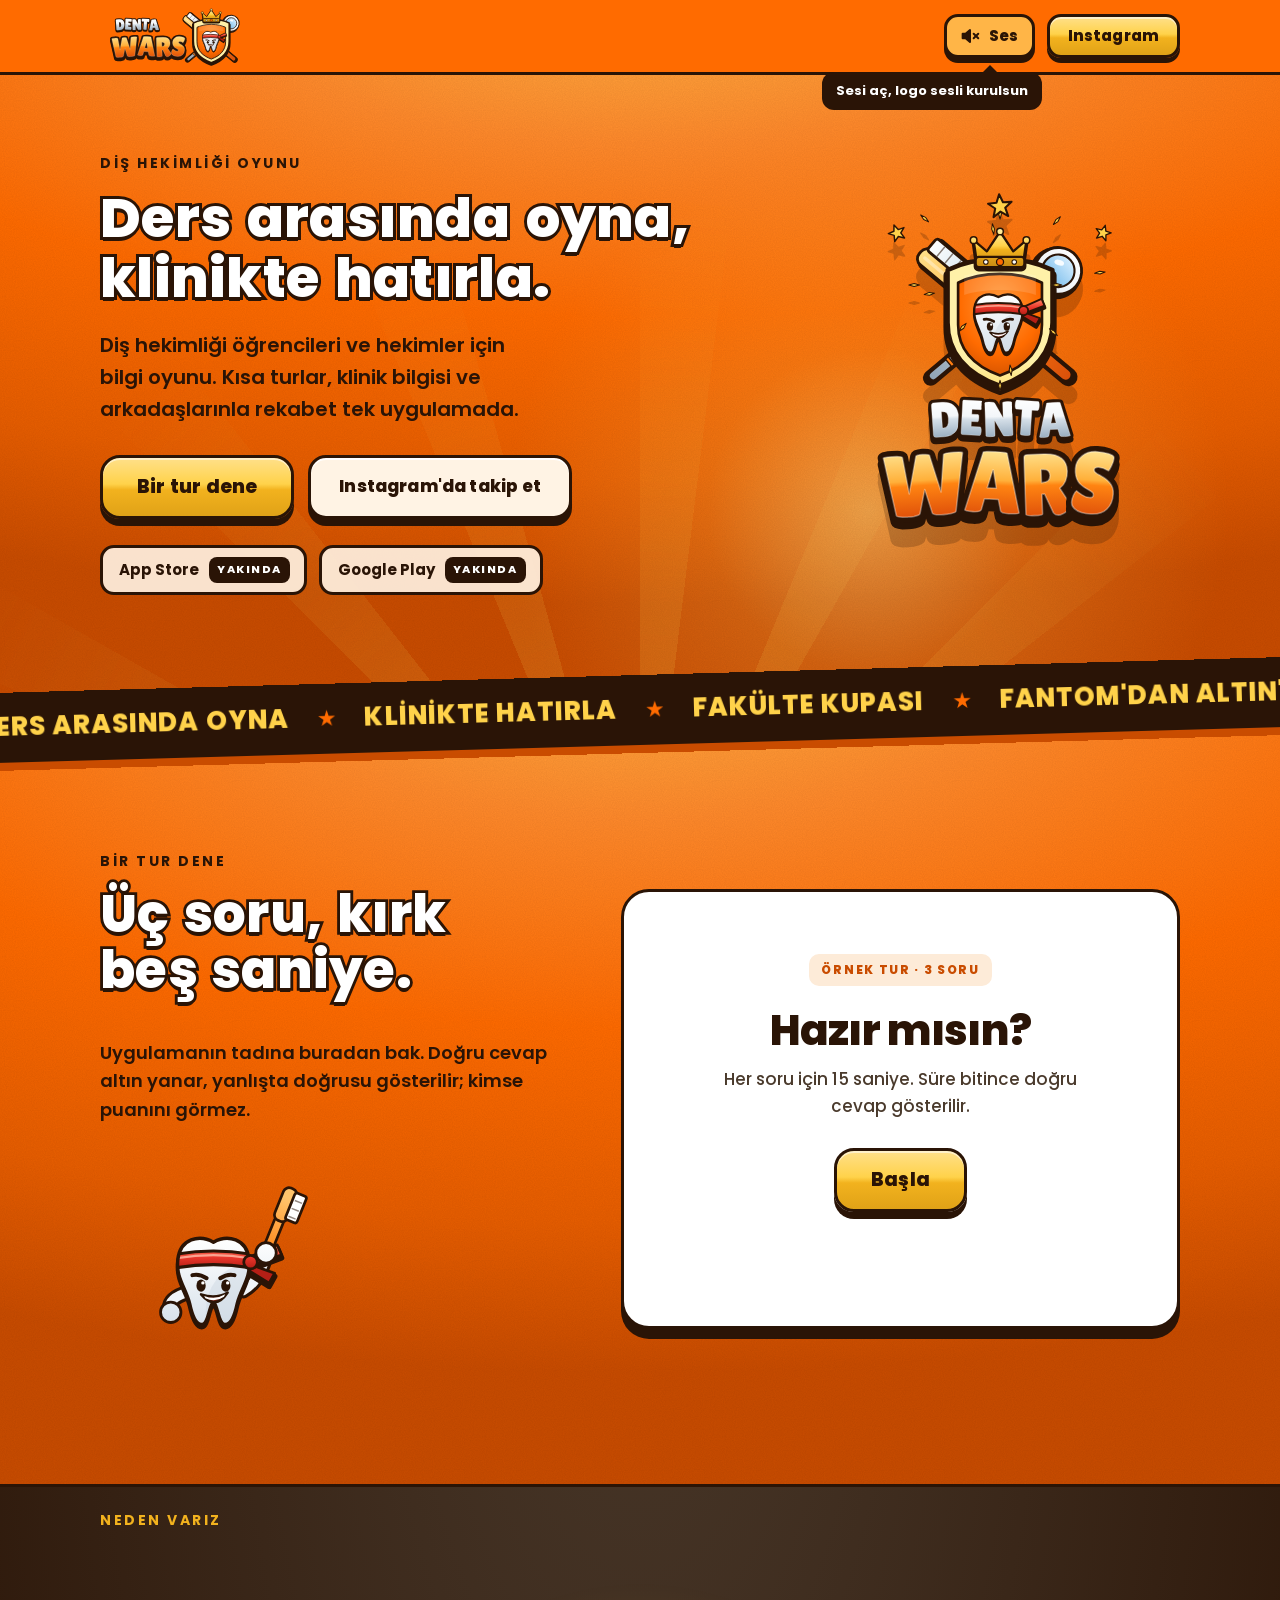
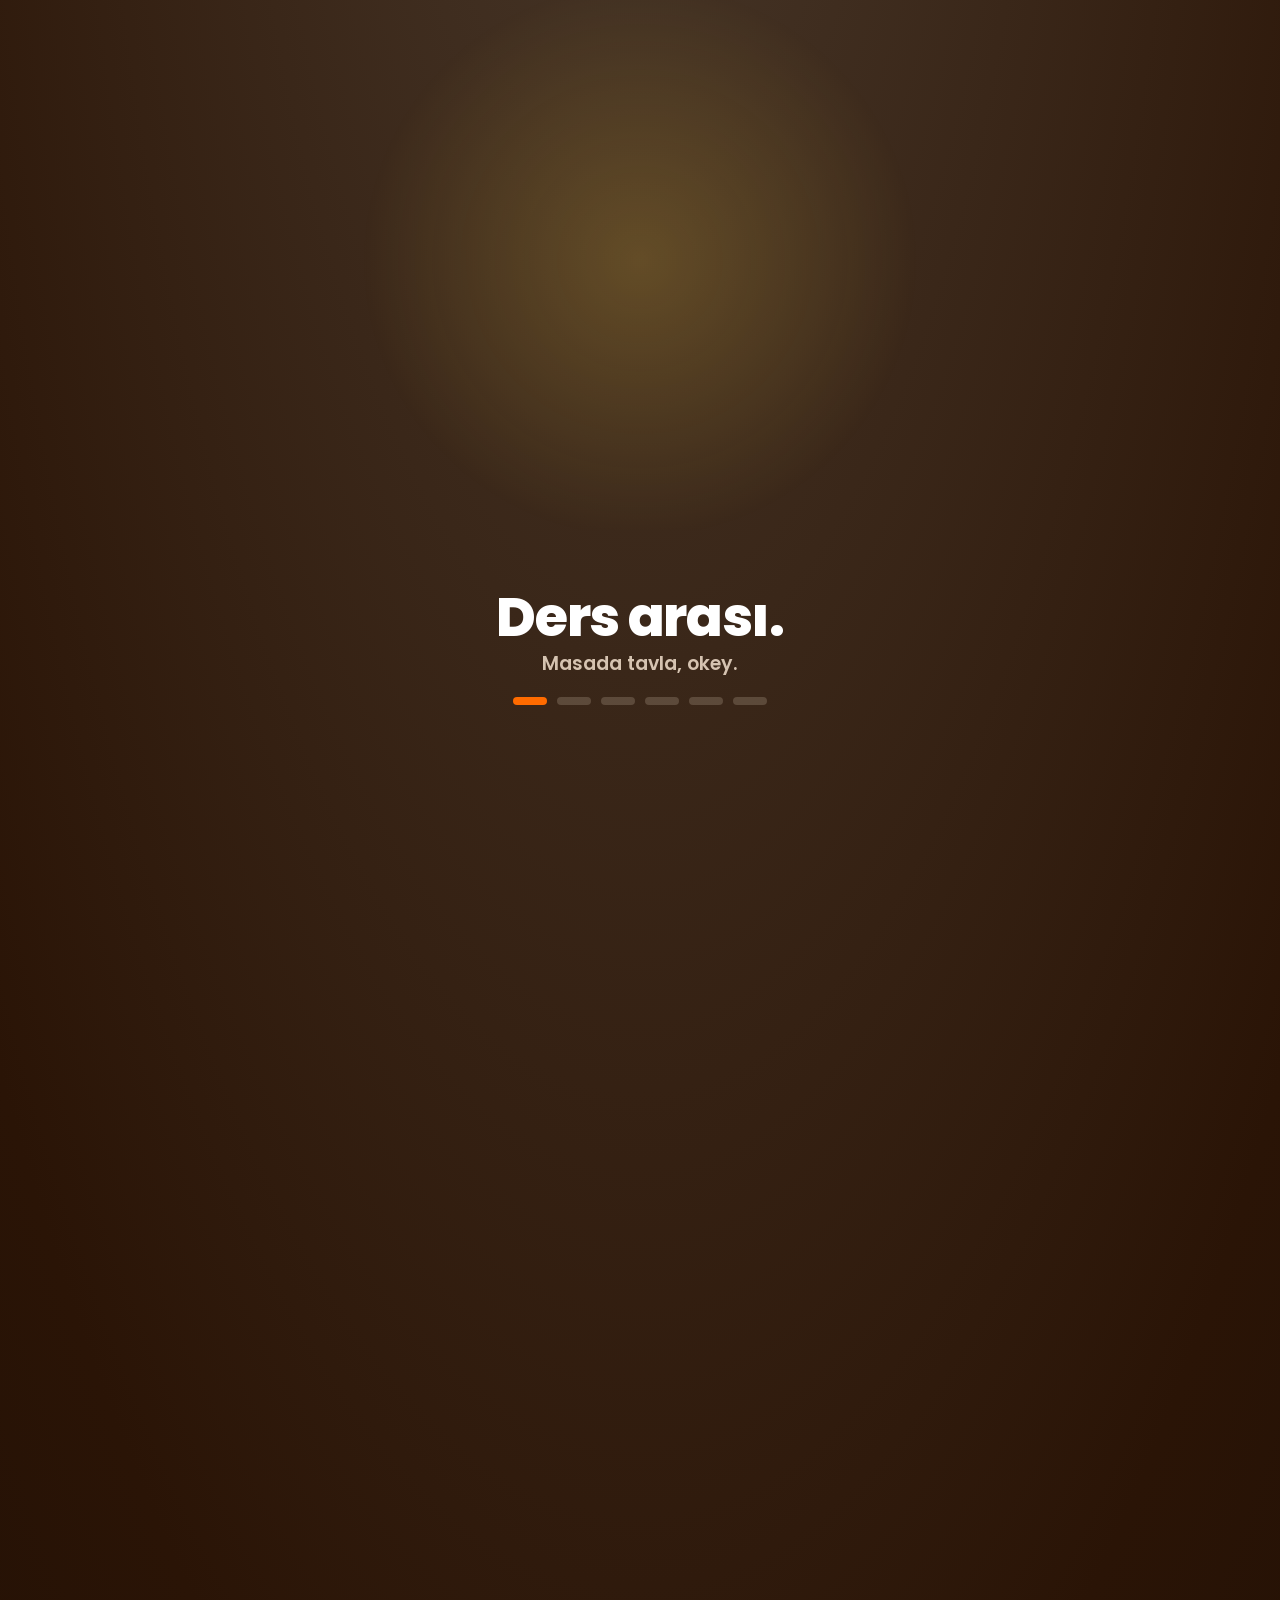
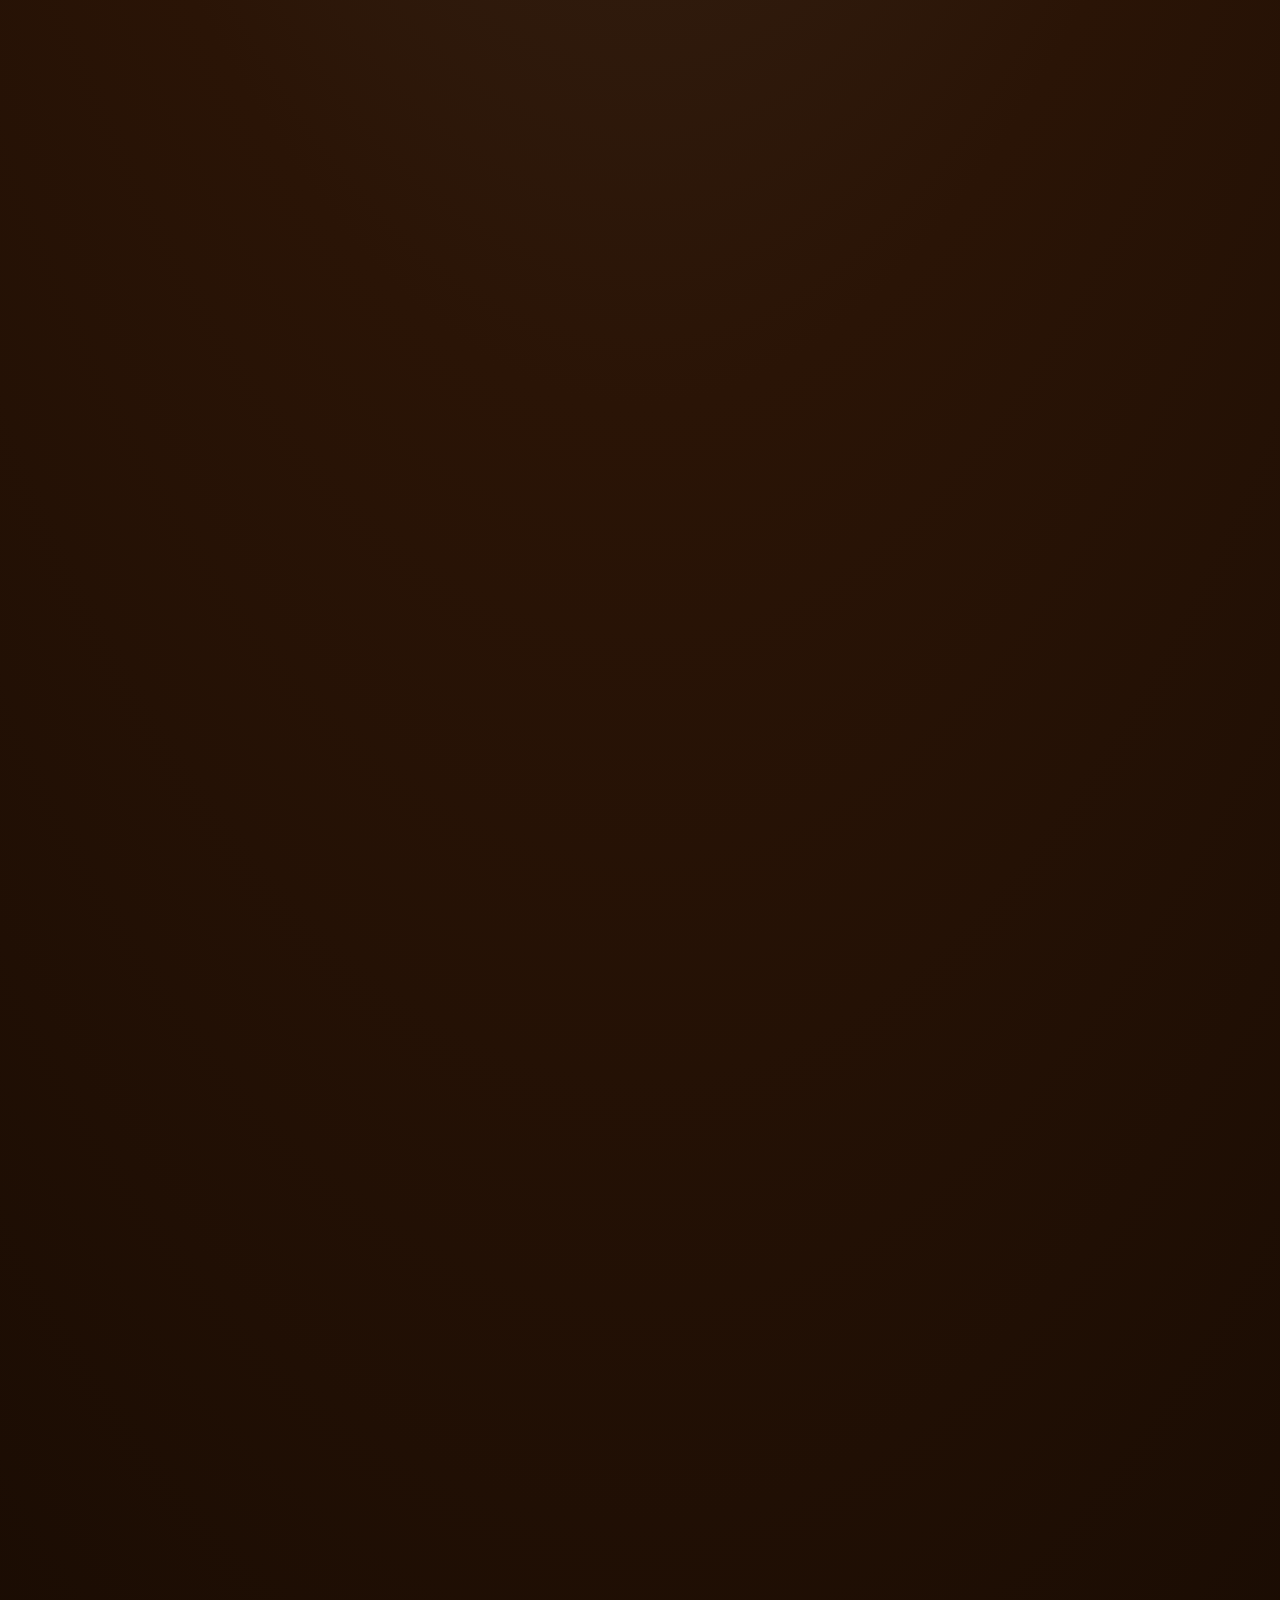
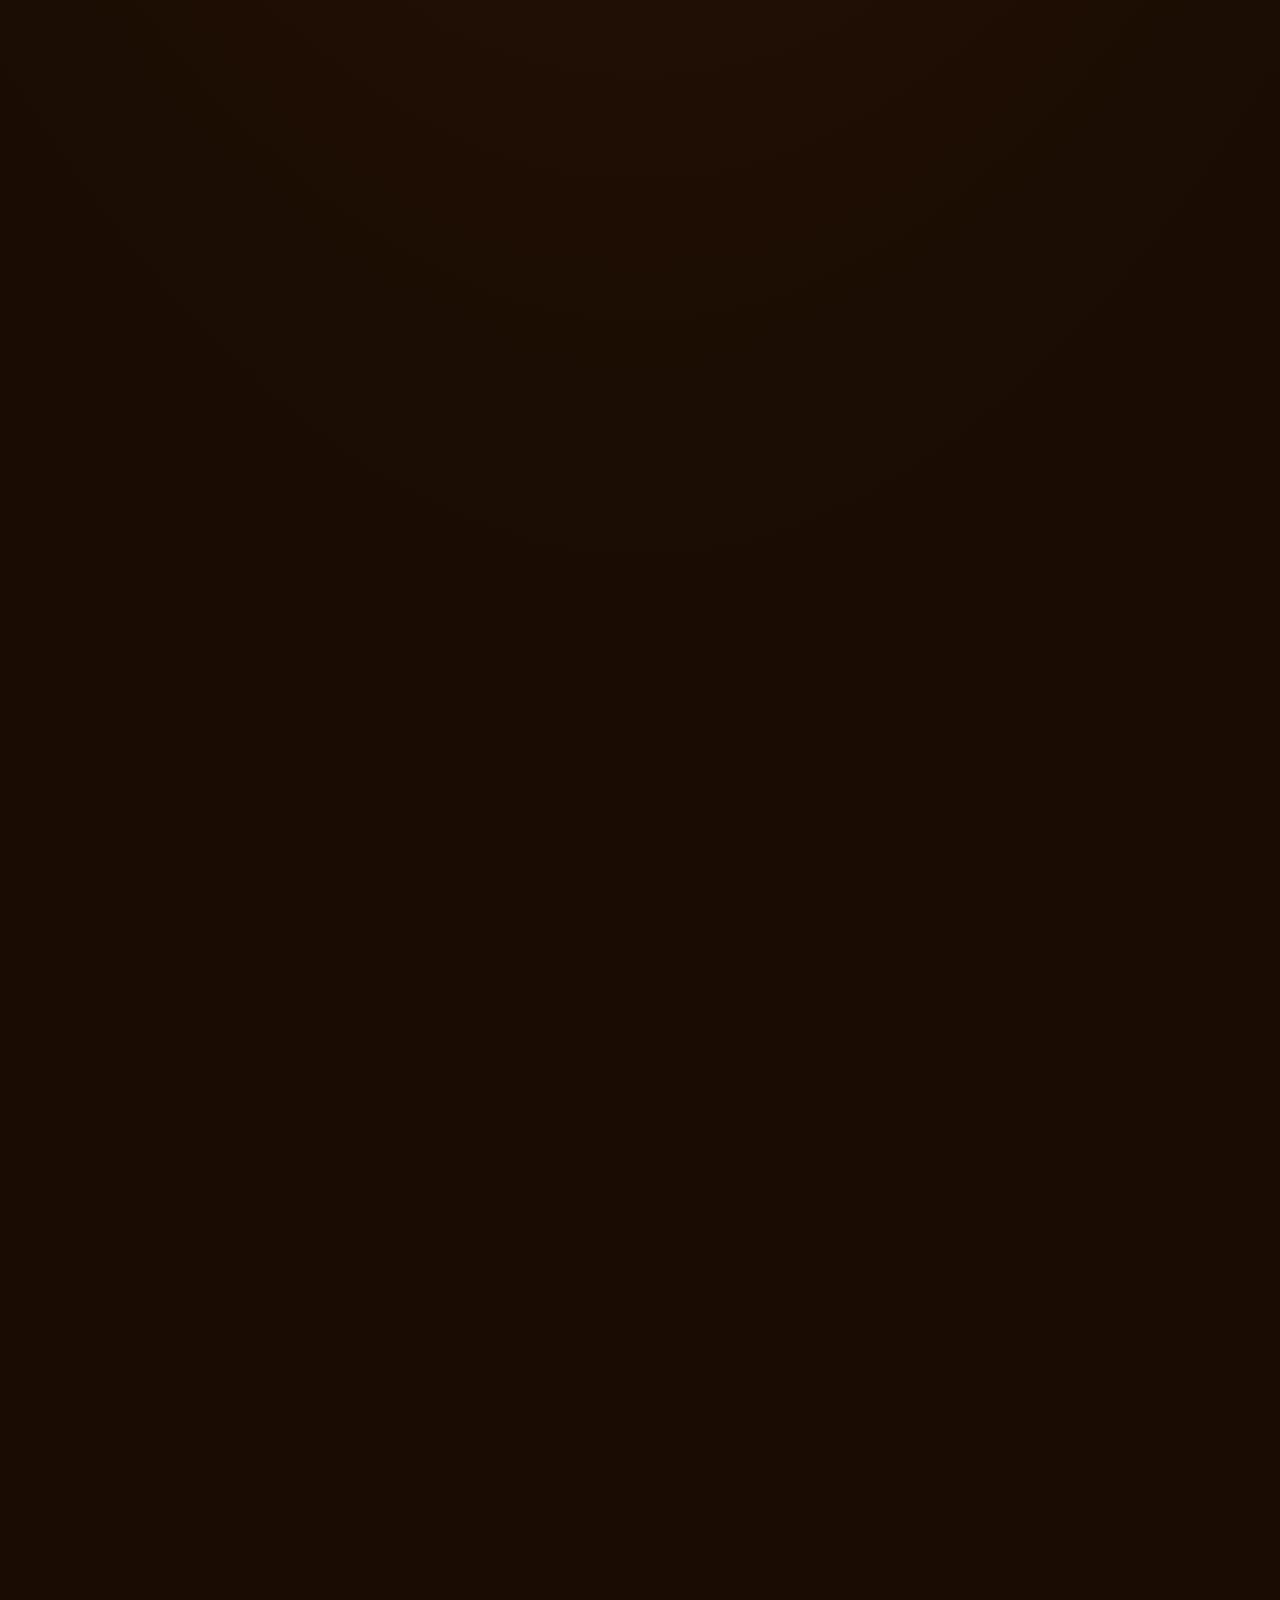
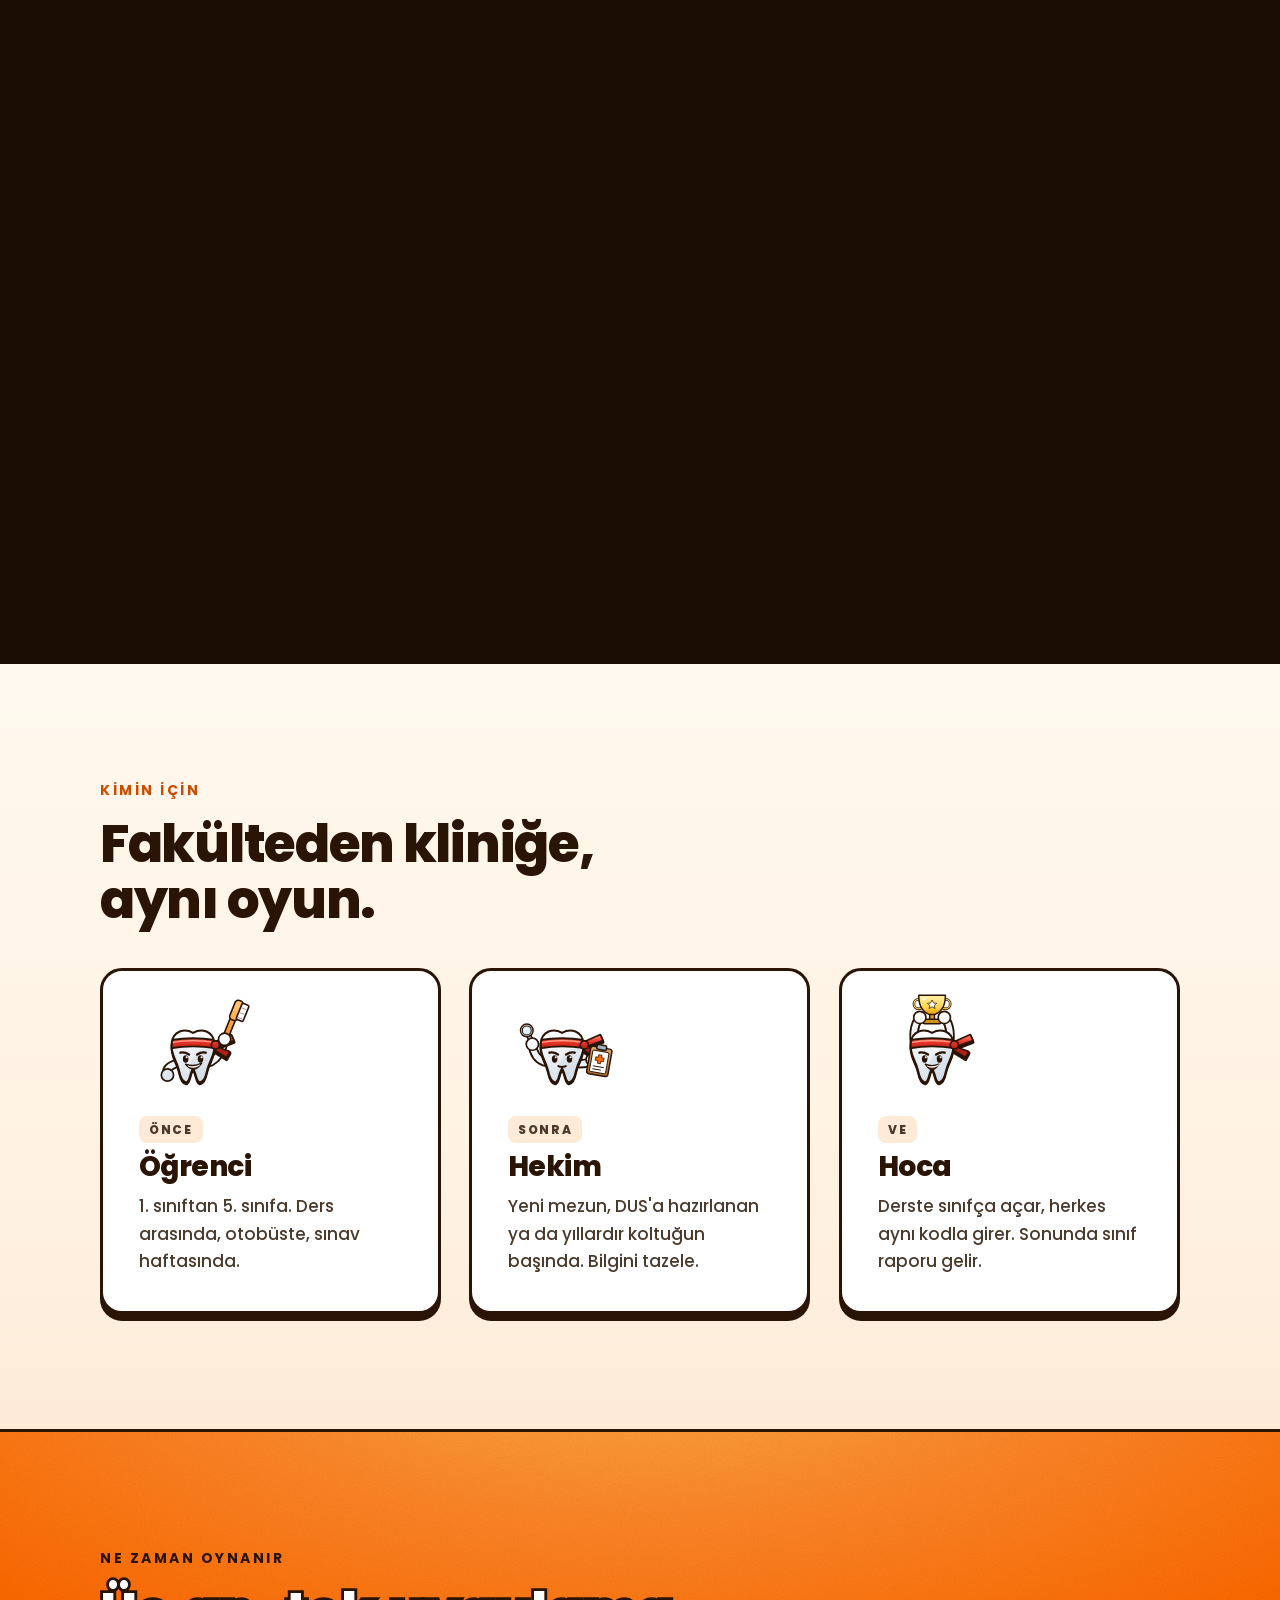
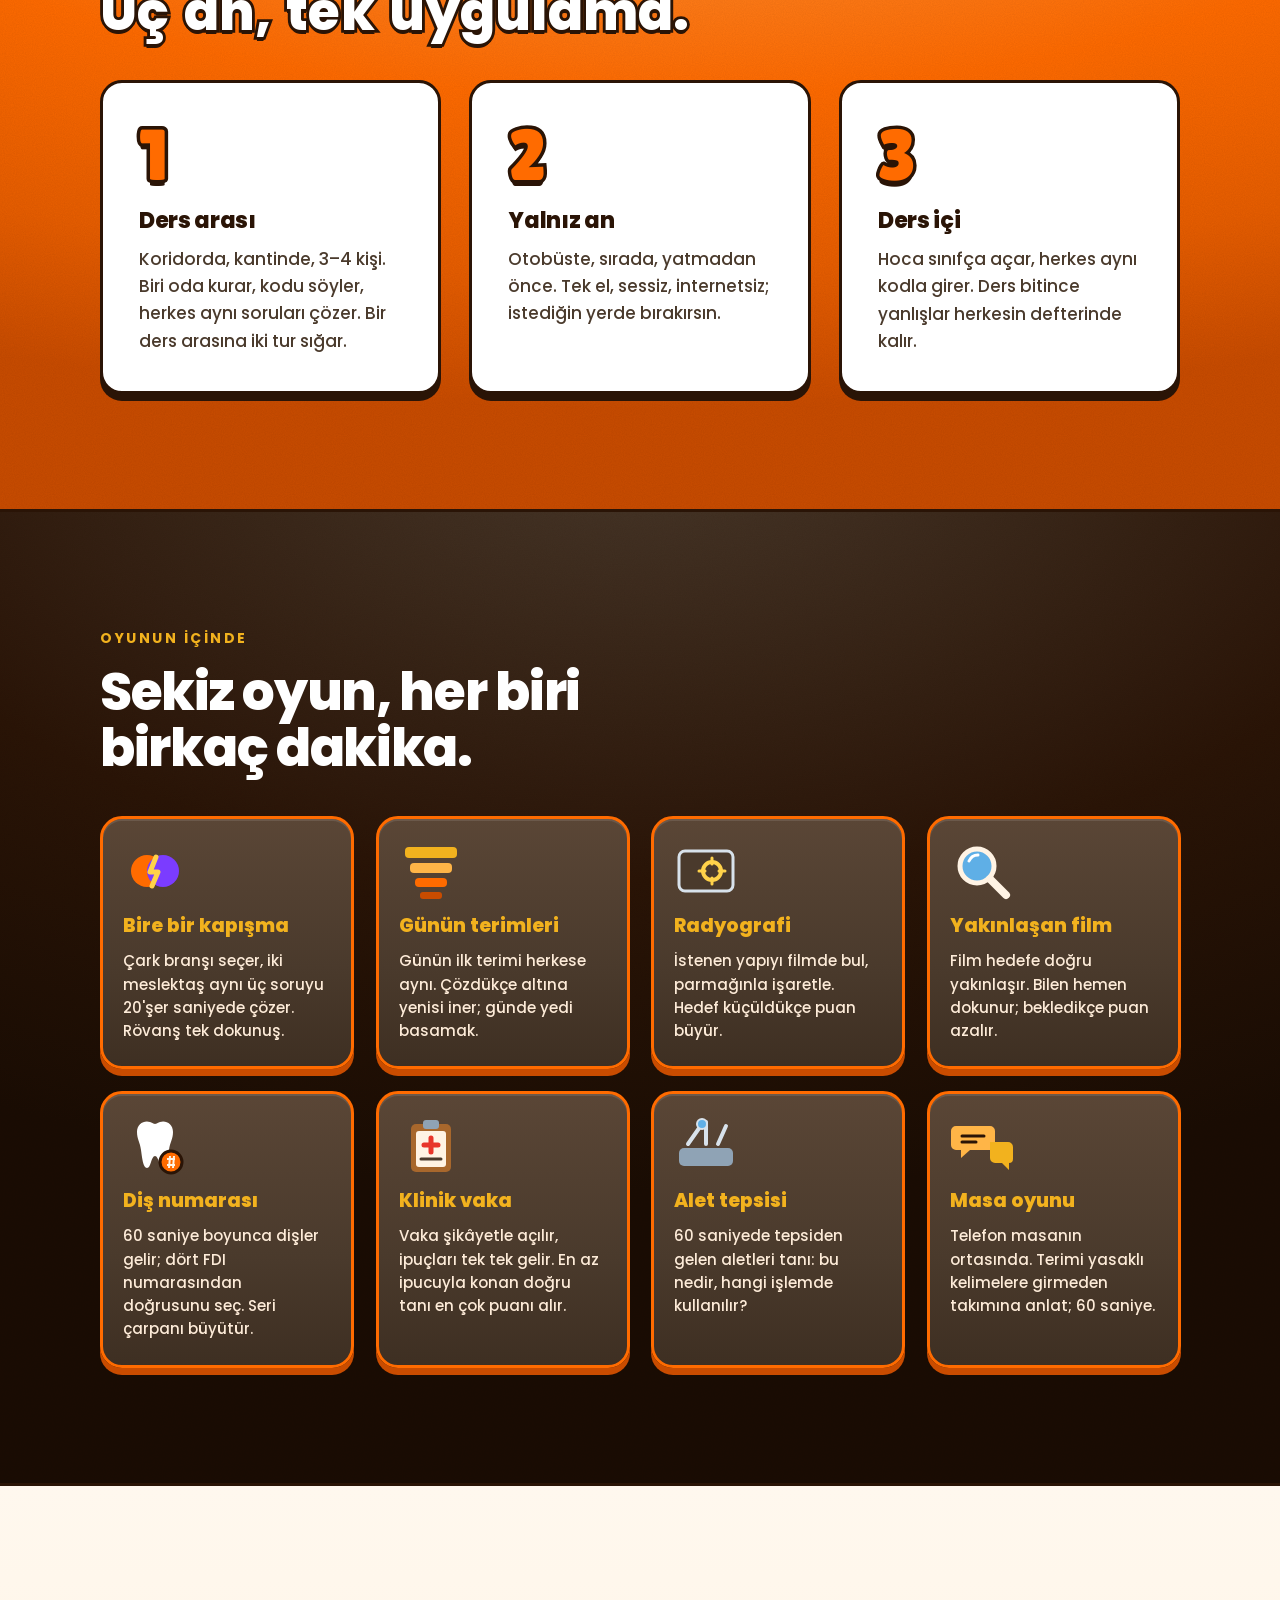
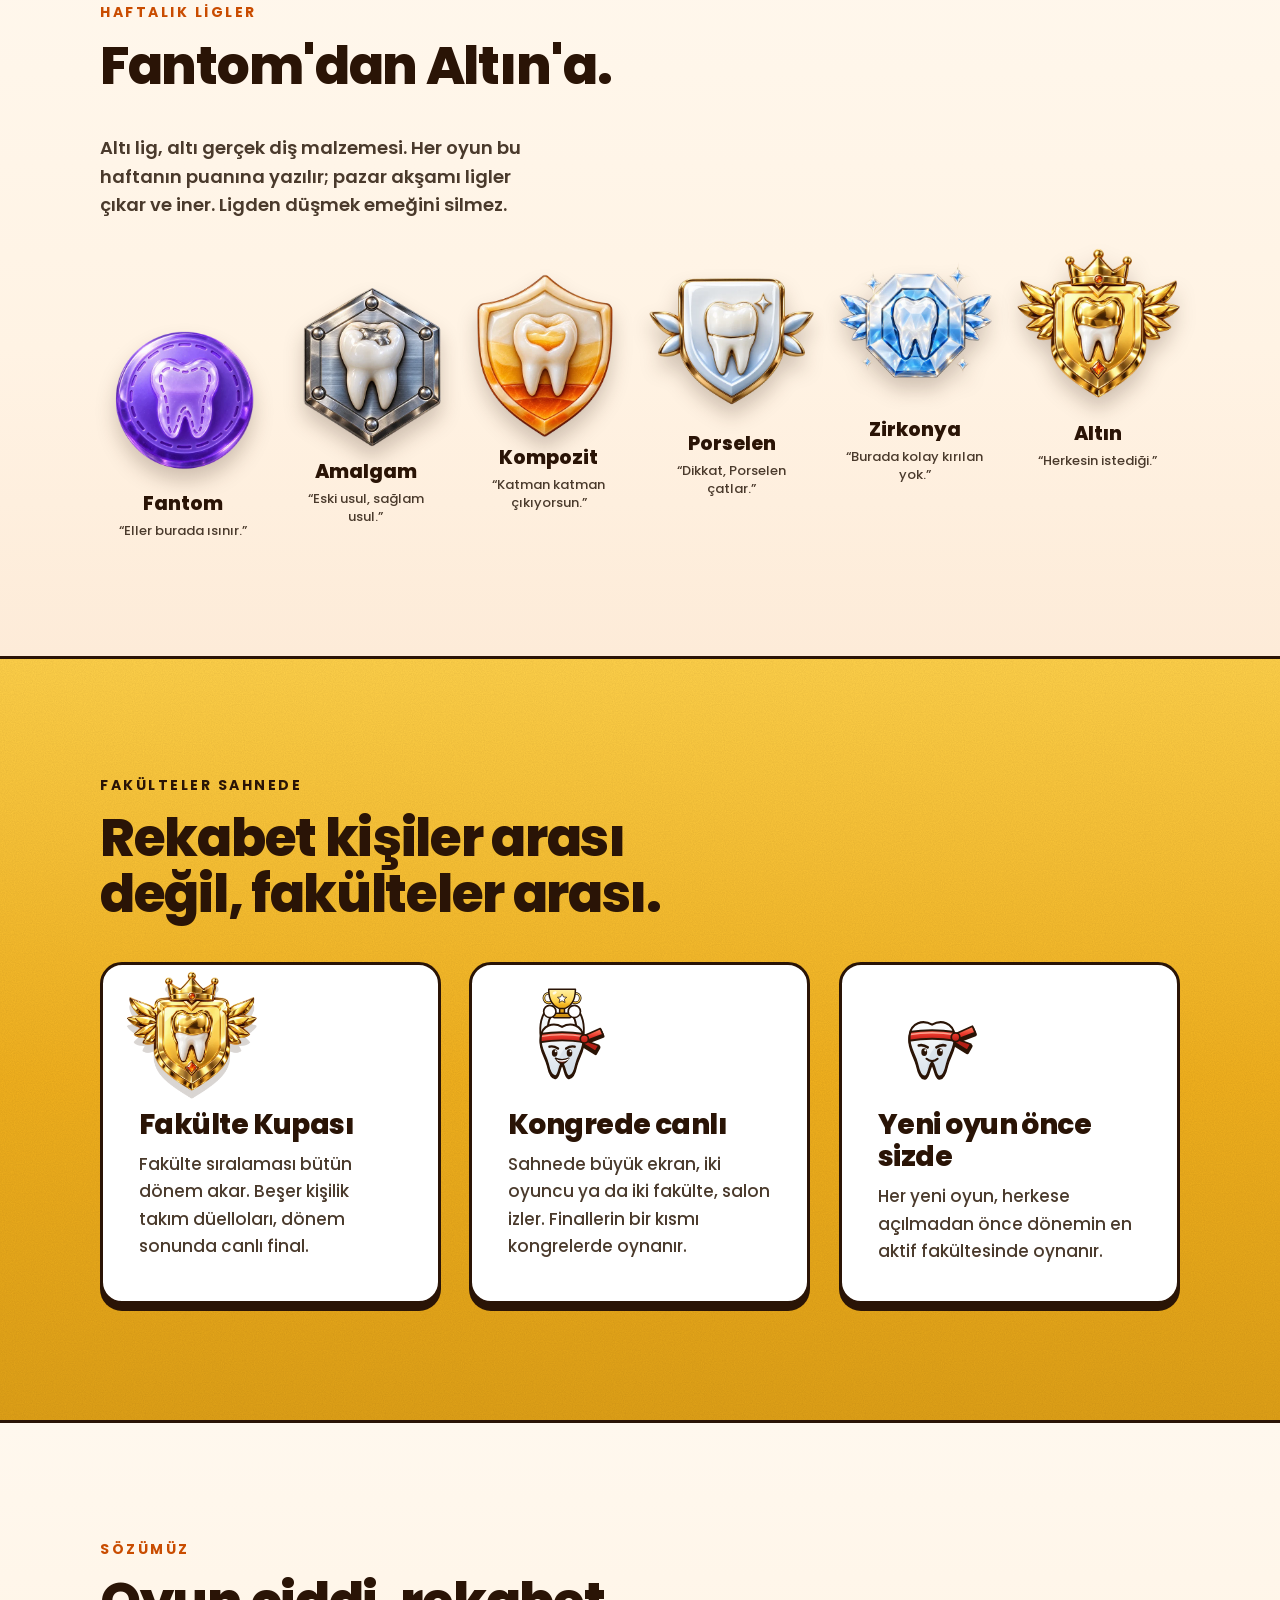
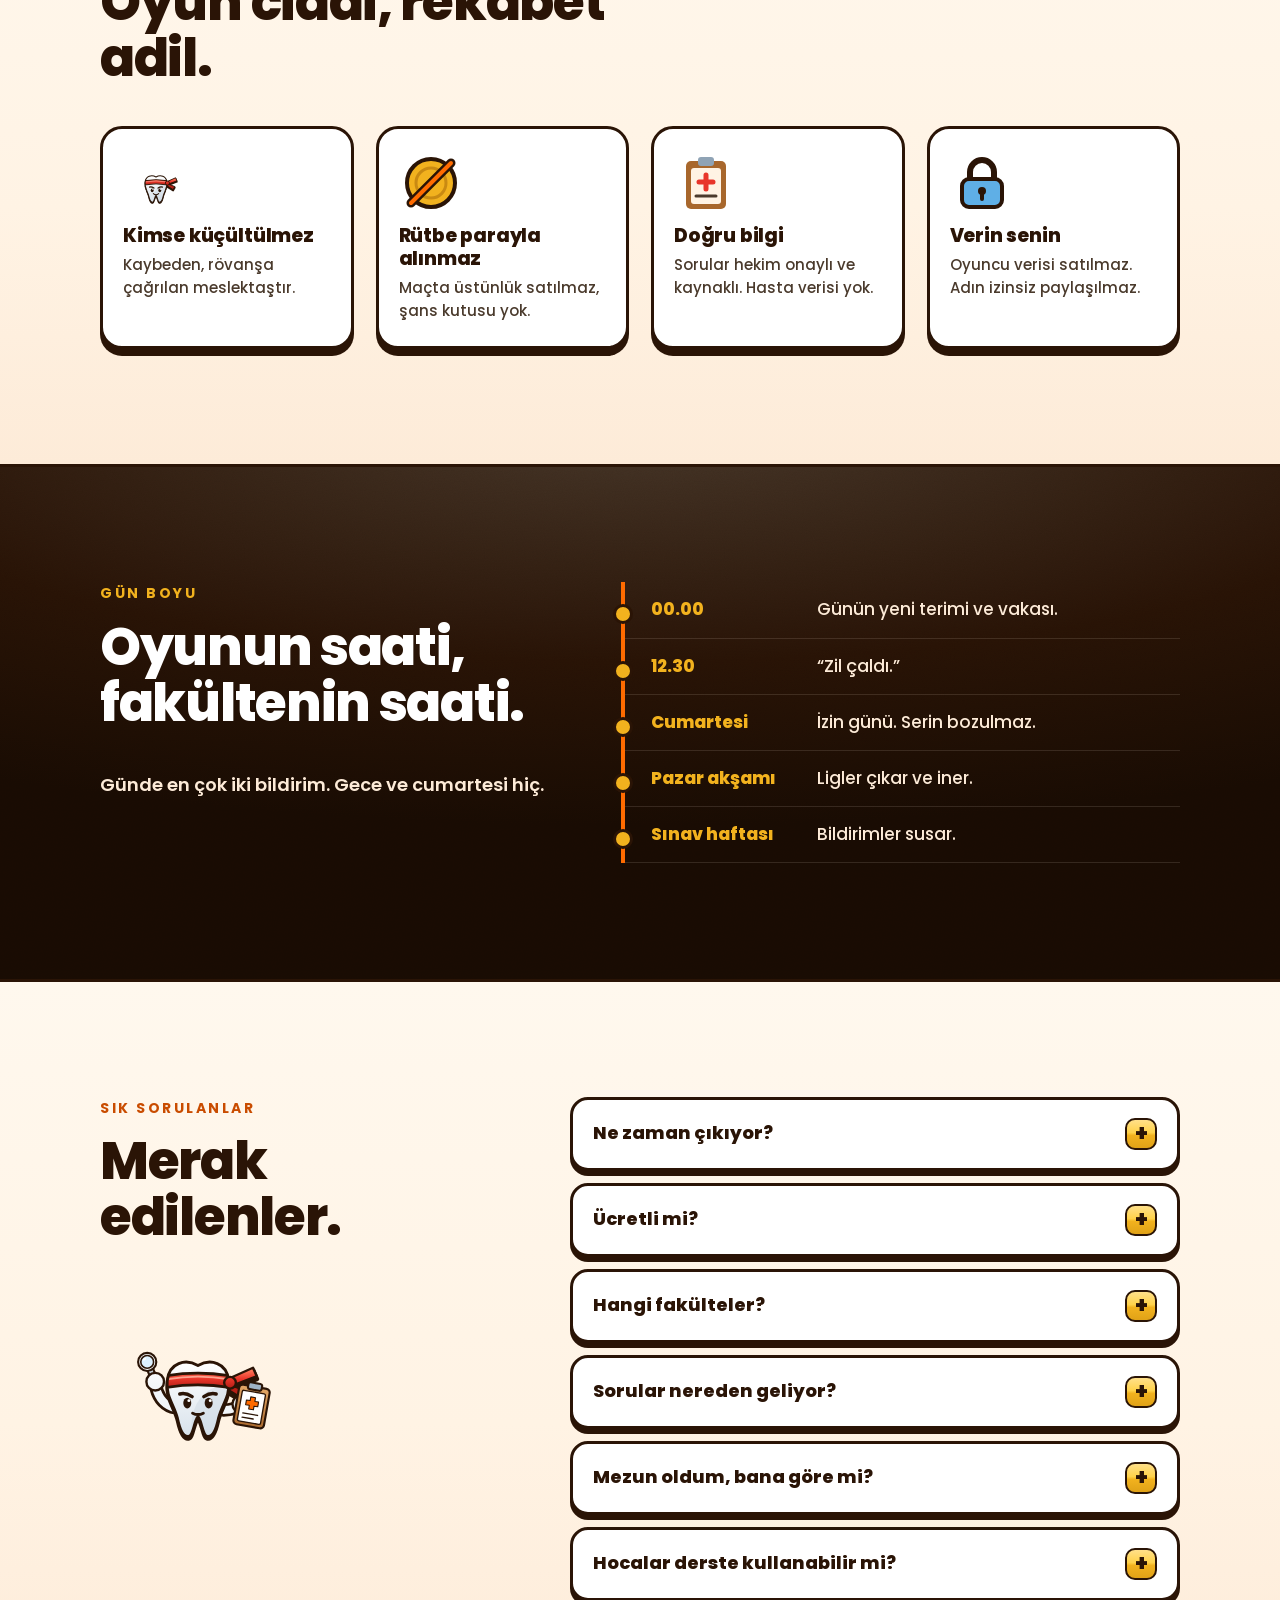
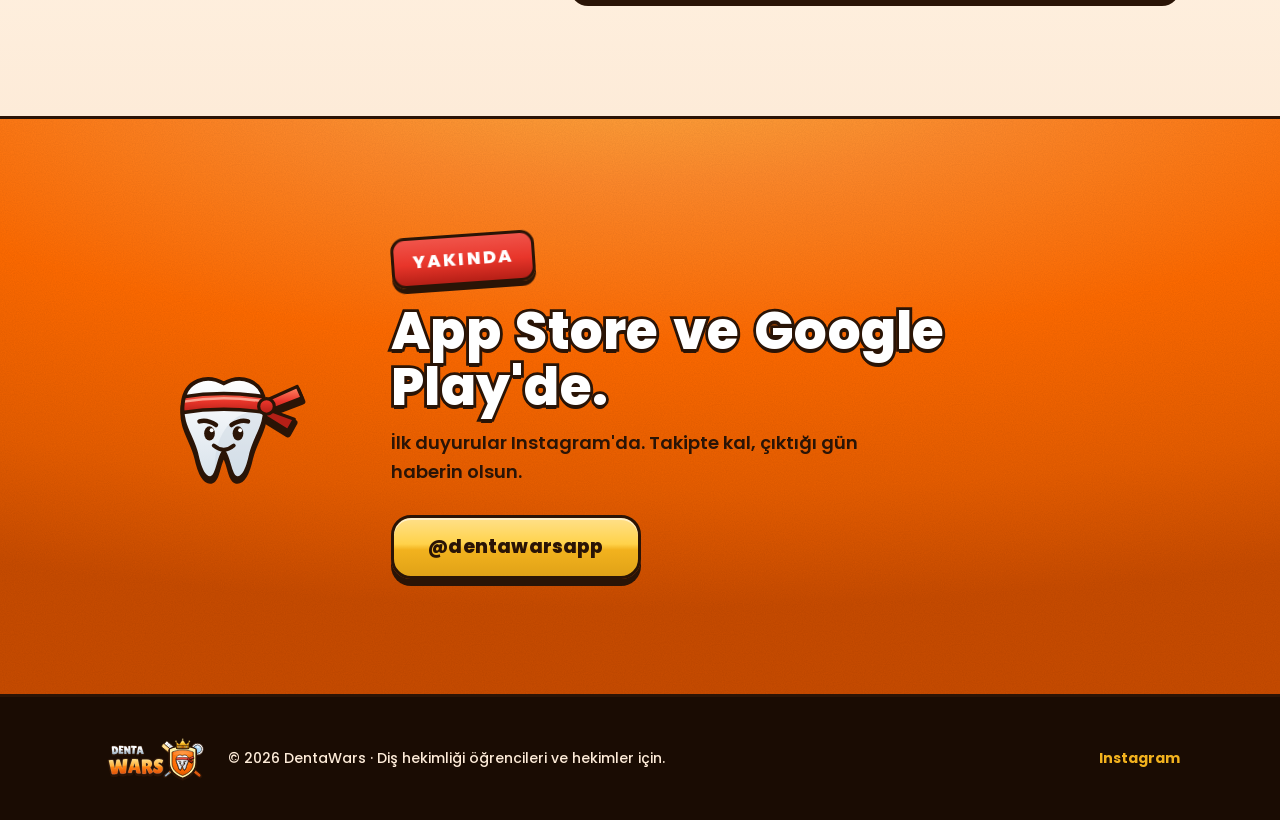
==== commit c7c86e3e: "Site v4: Neden varız motion hikâyesi, sadeleştirme Neden varız artık kaydırdıkça oynayan 6 sahnelik " ====
--- a/index.html
+++ b/index.html
@@ -30,6 +30,7 @@
   <script>document.documentElement.classList.add("js")</script>
   <script src="/assets/js/sfx.js" defer></script>
   <script src="/assets/js/intro.js" defer></script>
+  <script src="/assets/js/story.js" defer></script>
   <script src="/assets/js/site.js" defer></script>
 </head>
 <body>
@@ -143,21 +144,83 @@
       </div>
     </section>
 
-    <!-- 3 · Neden varız: manifesto, satır satır -->
-    <section class="sec sec--ink manifesto" aria-labelledby="neden">
-      <div class="wrap">
-        <p class="kicker kicker--gold">Neden varız</p>
-        <h2 id="neden" class="sec__title sec__title--light">Diş hekimliği bilgisi, oyun oldu.</h2>
-        <p class="manifesto__intro reveal">Diş hekimliği beş yıllık, ağır bir eğitim. Kitaplar kalın, ders araları uzun. Öğreten uygulamalar var ama eğlendirmiyor; eğlendiren oyunlar var ama hiçbir şey öğretmiyor. DentaWars'ı ikisini birden yapmak için sektörün içinden gelen bir ekip kuruyor.</p>
-        <ol class="manifesto__lines">
-          <li class="mline">Fakültenin koridorunda bir ses var: zar sesi, taş sesi, “bir el daha”.</li>
-          <li class="mline">O sesi değiştirmek istemiyoruz. Masanın üstündekini değiştirmek istiyoruz.</li>
-          <li class="mline">Bir film, bir vaka, bir terim. Arkadaşınla kapışırsın, kaybedersin, rövanş istersin.</li>
-          <li class="mline">Yanlışın kaybolmaz: deftere yazılır, kontrole çağrılır.</li>
-          <li class="mline">Unvanını kazanırsın. Çalışmazsan geri alınır.</li>
-          <li class="mline">Mezun olunca da bitmez. Hekim de oynar, hoca da.</li>
-          <li class="mline mline--end">Ders arasında oyna, klinikte hatırla.</li>
+    <!-- 3 · Neden varız: kaydırdıkça oynayan motion hikâye (story.js) -->
+    <section class="story" id="neden" aria-labelledby="neden-baslik">
+      <div class="story__pin">
+        <div class="wrap story__head">
+          <p class="kicker kicker--gold">Neden varız</p>
+          <h2 id="neden-baslik" class="sr-only">Neden varız: ders arasında oyna, klinikte hatırla</h2>
+        </div>
+        <svg class="story__stage" id="storyStage" viewBox="0 -30 1000 600" aria-hidden="true">
+          <defs>
+            <radialGradient id="stGlow" cx=".5" cy=".5" r=".5"><stop offset="0" stop-color="#FFD24A" stop-opacity=".55"/><stop offset="1" stop-color="#FFD24A" stop-opacity="0"/></radialGradient>
+            <g id="stStar"><path d="M0 -40 L11 -12 L40 -11 L17 7 L25 36 L0 19 L-25 36 L-17 7 L-40 -11 L-11 -12Z" fill="#FFD24A" stroke="#2A1406" stroke-width="7" stroke-linejoin="round"/></g>
+          </defs>
+          <circle id="stHalo" cx="500" cy="280" r="300" fill="url(#stGlow)" opacity=".5"/>
+
+          <!-- A · ders arası: tavla -->
+          <g id="scA">
+            <g id="aBoard">
+              <rect x="250" y="250" width="500" height="200" rx="22" fill="#A8672C" stroke="#2A1406" stroke-width="7"/>
+              <rect x="268" y="266" width="464" height="168" rx="12" fill="#C98A12"/>
+              <path d="M500 266v168" stroke="#2A1406" stroke-width="6"/>
+              <g fill="#FFF3E4" stroke="#2A1406" stroke-width="3"><path d="M280 266h36l-18 64Z"/><path d="M352 266h36l-18 64Z"/><path d="M424 266h36l-18 64Z"/><path d="M540 266h36l-18 64Z"/><path d="M612 266h36l-18 64Z"/><path d="M684 266h36l-18 64Z"/></g>
+              <g fill="#FF6B00" stroke="#2A1406" stroke-width="3"><path d="M316 434h36l-18-64Z"/><path d="M388 434h36l-18-64Z"/><path d="M576 434h36l-18-64Z"/><path d="M648 434h36l-18-64Z"/></g>
+              <g stroke="#2A1406" stroke-width="4"><circle cx="298" cy="410" r="15" fill="#FFF3E4"/><circle cx="298" cy="380" r="15" fill="#FFF3E4"/><circle cx="702" cy="292" r="15" fill="#4A3A2C"/><circle cx="702" cy="322" r="15" fill="#4A3A2C"/></g>
+            </g>
+            <g id="aDie1"><rect x="-38" y="-38" width="76" height="76" rx="16" fill="#FFFFFF" stroke="#2A1406" stroke-width="6"/><g fill="#2A1406"><circle cx="-17" cy="-17" r="7"/><circle cx="17" cy="17" r="7"/><circle cx="0" cy="0" r="7"/></g></g>
+            <g id="aDie2"><rect x="-38" y="-38" width="76" height="76" rx="16" fill="#FFFFFF" stroke="#2A1406" stroke-width="6"/><g fill="#2A1406"><circle cx="-17" cy="-17" r="7"/><circle cx="17" cy="-17" r="7"/><circle cx="-17" cy="17" r="7"/><circle cx="17" cy="17" r="7"/><circle cx="0" cy="0" r="7"/><circle cx="-17" cy="0" r="0"/></g></g>
+          </g>
+
+          <!-- B · masadaki değişti: kartlar -->
+          <g id="scB">
+            <g id="bCard0"><rect x="-80" y="-110" width="160" height="220" rx="20" fill="#FFFFFF" stroke="#2A1406" stroke-width="7"/><use href="#i-film" x="-50" y="-70" width="100" height="100"/><rect x="-46" y="50" width="92" height="12" rx="6" fill="#FDEBD8"/></g>
+            <g id="bCard1"><rect x="-80" y="-110" width="160" height="220" rx="20" fill="#FFFFFF" stroke="#2A1406" stroke-width="7"/><use href="#i-case" x="-50" y="-70" width="100" height="100"/><rect x="-46" y="50" width="92" height="12" rx="6" fill="#FDEBD8"/></g>
+            <g id="bCard2"><rect x="-80" y="-110" width="160" height="220" rx="20" fill="#FFFFFF" stroke="#2A1406" stroke-width="7"/><use href="#i-ladder" x="-50" y="-70" width="100" height="100"/><rect x="-46" y="50" width="92" height="12" rx="6" fill="#FDEBD8"/></g>
+          </g>
+
+          <!-- C · kapış: düello -->
+          <g id="scC">
+            <g id="cLeft"><circle r="118" fill="#FF6B00" stroke="#2A1406" stroke-width="8"/><image href="/assets/img/maskot-duello.svg" x="-112" y="-118" width="224" height="224"/></g>
+            <g id="cRight"><circle r="118" fill="#7B3CFF" stroke="#2A1406" stroke-width="8"/>
+              <path d="M-62 30c-10-52 22-96 62-96s72 44 62 96c-6 28-30 40-62 40s-56-12-62-40Z" fill="#9B6BFF" stroke="#2A1406" stroke-width="7"/>
+              <circle cx="-22" cy="-8" r="13" fill="#FFFFFF" stroke="#2A1406" stroke-width="5"/><circle cx="24" cy="-8" r="13" fill="#FFFFFF" stroke="#2A1406" stroke-width="5"/><circle cx="-19" cy="-6" r="5" fill="#2A1406"/><circle cx="27" cy="-6" r="5" fill="#2A1406"/>
+              <path d="M-24 34q24 16 48 0" fill="none" stroke="#2A1406" stroke-width="6" stroke-linecap="round"/></g>
+            <g id="cVs"><text x="0" y="22" text-anchor="middle" class="st-vs">VS</text></g>
+            <g id="cSparks" fill="#FFD24A" stroke="#2A1406" stroke-width="4" stroke-linejoin="round"></g>
+            <g id="cScore"><rect x="-90" y="-34" width="180" height="68" rx="20" fill="#2A1406"/><text x="0" y="20" text-anchor="middle" class="st-score">3 – 2</text></g>
+          </g>
+
+          <!-- D · yanlış geri gelir -->
+          <g id="scD">
+            <g id="dBook"><rect x="-150" y="-90" width="300" height="180" rx="18" fill="#A8672C" stroke="#2A1406" stroke-width="7"/><rect x="-134" y="-76" width="128" height="152" rx="8" fill="#FFF3E4"/><rect x="6" y="-76" width="128" height="152" rx="8" fill="#FFF3E4"/><g stroke="#E0C9AE" stroke-width="4"><path d="M-118 -40h96M-118 -12h96M-118 16h96M22 -40h96M22 -12h96M22 16h96"/></g></g>
+            <g id="dCard"><rect x="-70" y="-90" width="140" height="180" rx="18" fill="#FFFFFF" stroke="#2A1406" stroke-width="7"/><g id="dMarkX"><circle r="34" fill="#EDE3D8" stroke="#2A1406" stroke-width="5"/><path d="M-14 -14l28 28M14 -14l-28 28" stroke="#2A1406" stroke-width="7" stroke-linecap="round"/></g><g id="dMarkOk" opacity="0"><circle r="34" fill="#FFD24A" stroke="#2A1406" stroke-width="5"/><path d="M-16 0l10 11 22-22" fill="none" stroke="#2A1406" stroke-width="7" stroke-linecap="round" stroke-linejoin="round"/></g></g>
+            <g id="dDays"><g id="dDay0"><rect x="-46" y="-30" width="92" height="60" rx="16" fill="#FF6B00" stroke="#2A1406" stroke-width="5"/><text x="0" y="12" text-anchor="middle" class="st-day">3</text></g><g id="dDay1"><rect x="-46" y="-30" width="92" height="60" rx="16" fill="#FF6B00" stroke="#2A1406" stroke-width="5"/><text x="0" y="12" text-anchor="middle" class="st-day">7</text></g><g id="dDay2"><rect x="-46" y="-30" width="92" height="60" rx="16" fill="#FF6B00" stroke="#2A1406" stroke-width="5"/><text x="0" y="12" text-anchor="middle" class="st-day">21</text></g></g>
+          </g>
+
+          <!-- E · yüksel: lig merdiveni -->
+          <g id="scE">
+            <g id="eSteps"></g>
+            <image id="eDento" href="/assets/img/maskot-lig.svg" width="150" height="150"/>
+          </g>
+
+          <!-- F · klinikte hatırla -->
+          <g id="scF">
+            <g id="fRays" fill="#FFD24A" opacity=".35"></g>
+            <g id="fTooth"><path d="M-96 -70c0-58 50-86 96-68 22 8 30 12 36 12s14-4 36-12c46-18 96 10 96 68 0 50-22 74-30 130-8 54-16 130-46 130-30 0-30-86-58-86s-28 86-58 86c-30 0-38-76-46-130-8-56-30-80-30-130Z" transform="translate(-36 0)" fill="#FFFFFF" stroke="#2A1406" stroke-width="9" stroke-linejoin="round"/><path d="M-90 -90q20-24 52-26" transform="translate(-36 0)" fill="none" stroke="#D8E2EB" stroke-width="10" stroke-linecap="round"/></g>
+            <use id="fStar0" href="#stStar"/><use id="fStar1" href="#stStar"/><use id="fStar2" href="#stStar"/>
+          </g>
+        </svg>
+
+        <ol class="story__caps" id="storyCaps">
+          <li class="cap is-on"><b>Ders arası.</b><span>Masada tavla, okey.</span></li>
+          <li class="cap"><b>Masadakini değiştirdik.</b><span>Bir film, bir vaka, bir terim.</span></li>
+          <li class="cap"><b>Kapış.</b><span>Kaybedersen rövanş iste.</span></li>
+          <li class="cap"><b>Yanlışın kaybolmaz.</b><span>Birkaç gün sonra geri gelir.</span></li>
+          <li class="cap"><b>Çalış, yüksel.</b><span>Bırakırsan geri düşersin.</span></li>
+          <li class="cap cap--end"><b>Ders arasında oyna, klinikte hatırla.</b><span>Mezun olunca da bitmez.</span></li>
         </ol>
+        <div class="story__dots" aria-hidden="true"><i></i><i></i><i></i><i></i><i></i><i></i></div>
       </div>
     </section>
 
@@ -171,19 +234,19 @@
             <img class="card__dento bob" src="/assets/img/maskot-duello.svg" alt="" width="170" height="170">
             <p class="card__tag">Önce</p>
             <h3 class="card__title">Öğrenci</h3>
-            <p>1. sınıftan 5. sınıfa. Ders arasında, otobüste, sınav haftasında. Bütün sistem öğrenci için kuruldu.</p>
+            <p>1. sınıftan 5. sınıfa. Ders arasında, otobüste, sınav haftasında.</p>
           </article>
           <article class="card tilt reveal">
             <img class="card__dento bob" src="/assets/img/maskot-klinik.svg" alt="" width="170" height="170">
             <p class="card__tag">Sonra</p>
             <h3 class="card__title">Hekim</h3>
-            <p>Yeni mezun, DUS'a hazırlanan ya da yıllardır koltuğun başında. Bilgini tazele, meslektaşınla kapış.</p>
+            <p>Yeni mezun, DUS'a hazırlanan ya da yıllardır koltuğun başında. Bilgini tazele.</p>
           </article>
           <article class="card tilt reveal">
             <img class="card__dento bob" src="/assets/img/maskot-lig.svg" alt="" width="170" height="170">
             <p class="card__tag">Ve</p>
             <h3 class="card__title">Hoca</h3>
-            <p>Dersinde sınıfça açar, herkes aynı kodla girer, sonunda sınıf raporu hocaya gider. Kendi sorusunu havuza önerebilir.</p>
+            <p>Derste sınıfça açar, herkes aynı kodla girer. Sonunda sınıf raporu gelir.</p>
           </article>
         </div>
       </div>
@@ -241,7 +304,6 @@
           <button class="game flip" type="button" data-sfx="pop"><svg class="game__ico"><use href="#i-tray"/></svg><span class="game__t">Alet tepsisi</span><span class="game__d">60 saniyede tepsiden gelen aletleri tanı: bu nedir, hangi işlemde kullanılır?</span></button>
           <button class="game flip" type="button" data-sfx="pop"><svg class="game__ico"><use href="#i-talk"/></svg><span class="game__t">Masa oyunu</span><span class="game__d">Telefon masanın ortasında. Terimi yasaklı kelimelere girmeden takımına anlat; 60 saniye.</span></button>
         </div>
-        <p class="games__note">Oyunların adları yakında duyurulacak.</p>
       </div>
     </section>
 
@@ -281,26 +343,22 @@
           <article class="card tilt reveal">
             <img class="card__dento bob" src="/assets/img/maskot-solo.svg" alt="" width="170" height="170">
             <h3 class="card__title">Yeni oyun önce sizde</h3>
-            <p>Uygulama bütün fakültelere aynı gün açılır. Her yeni oyun ise genele açılmadan önce dönemin en aktif fakültesinde oynanır.</p>
-          </article>
-        </div>
-      </div>
-    </section>
-
-    <!-- 9 · Beş ilke -->
-    <section class="sec sec--cream" aria-labelledby="ilke">
-      <div class="wrap">
-        <p class="kicker kicker--or">Neye inanıyoruz</p>
-        <h2 id="ilke" class="sec__title">Beş ilke.</h2>
-        <ol class="rules">
-          <li class="rule reveal"><span class="rule__no" aria-hidden="true">1</span><div><h3>Kapış, ama küçültme</h3><p>Rekabet gerçek: puan düşer, unvan kaybedilir, sıralama herkesin önünde. Ama kimse aşağılanmaz. Kaybeden, rövanşa çağrılan meslektaştır.</p></div></li>
-          <li class="rule reveal"><span class="rule__no" aria-hidden="true">2</span><div><h3>Fakülte gerçekliği</h3><p>Oyun bir diş hekimliği fakültesi gibi hissettirir: devam, rapor, büt, kadro, dekan. Ama fakülte dili tuz gibidir; yemeğin kendisi olmaz.</p></div></li>
-          <li class="rule reveal"><span class="rule__no" aria-hidden="true">3</span><div><h3>Kıdem kazanılır</h3><p>Unvan parayla alınmaz, şansla gelmez. Emek de yanmaz.</p></div></li>
-          <li class="rule reveal"><span class="rule__no" aria-hidden="true">4</span><div><h3>İki dokunuş</h3><p>Her oyun ana ekrandan en çok iki dokunuşla başlar. Tek el, başparmak yeter.</p></div></li>
-          <li class="rule reveal"><span class="rule__no" aria-hidden="true">5</span><div><h3>Doğru bilgi</h3><p>Her soru hekim onayından geçer, kaynağı vardır, hasta verisi içermez. Yanlış öğreten oyun, ne kadar eğlenceli olursa olsun, bizim oyunumuz değildir.</p></div></li>
-        </ol>
-        <ul class="redlines reveal" aria-label="Kırmızı çizgiler">
-          <li>Kıdem satılmaz</li><li>Şans kutusu yok</li><li>Hasta verisi yok</li><li>Oyuncu verisi satılmaz</li>
+            <p>Her yeni oyun, herkese açılmadan önce dönemin en aktif fakültesinde oynanır.</p>
+          </article>
+        </div>
+      </div>
+    </section>
+
+    <!-- 9 · Sözümüz: oyuncuya verilen sözler -->
+    <section class="sec sec--cream" aria-labelledby="soz">
+      <div class="wrap">
+        <p class="kicker kicker--or">Sözümüz</p>
+        <h2 id="soz" class="sec__title">Oyun ciddi, rekabet adil.</h2>
+        <ul class="promises">
+          <li class="promise reveal"><span class="promise__ico" aria-hidden="true"><img src="/assets/img/maskot-solo.svg" alt="" width="64" height="64"></span><h3>Kimse küçültülmez</h3><p>Kaybeden, rövanşa çağrılan meslektaştır.</p></li>
+          <li class="promise reveal"><span class="promise__ico" aria-hidden="true"><svg viewBox="0 0 64 64"><circle cx="32" cy="32" r="24" fill="#F2B21E" stroke="#2A1406" stroke-width="4"/><circle cx="32" cy="32" r="15" fill="none" stroke="#C98A12" stroke-width="3"/><path d="M12 52 52 12" stroke="#2A1406" stroke-width="9" stroke-linecap="round"/><path d="M12 52 52 12" stroke="#FF6B00" stroke-width="4" stroke-linecap="round"/></svg></span><h3>Rütbe parayla alınmaz</h3><p>Maçta üstünlük satılmaz, şans kutusu yok.</p></li>
+          <li class="promise reveal"><span class="promise__ico" aria-hidden="true"><svg viewBox="0 0 64 64"><use href="#i-case"/></svg></span><h3>Doğru bilgi</h3><p>Sorular hekim onaylı ve kaynaklı. Hasta verisi yok.</p></li>
+          <li class="promise reveal"><span class="promise__ico" aria-hidden="true"><svg viewBox="0 0 64 64"><path d="M20 28v-7a12 12 0 0 1 24 0v7" fill="none" stroke="#2A1406" stroke-width="6"/><rect x="12" y="28" width="40" height="28" rx="7" fill="#5FAFE6" stroke="#2A1406" stroke-width="4"/><circle cx="32" cy="40" r="4" fill="#2A1406"/><path d="M32 42v6" stroke="#2A1406" stroke-width="4" stroke-linecap="round"/></svg></span><h3>Verin senin</h3><p>Oyuncu verisi satılmaz. Adın izinsiz paylaşılmaz.</p></li>
         </ul>
       </div>
     </section>
@@ -309,16 +367,15 @@
     <section class="sec sec--ink" aria-labelledby="saat">
       <div class="wrap clock-wrap">
         <div>
-          <p class="kicker kicker--gold">Takvim</p>
+          <p class="kicker kicker--gold">Gün boyu</p>
           <h2 id="saat" class="sec__title sec__title--light">Oyunun saati, fakültenin saati.</h2>
           <p class="sec__lead sec__lead--light">Günde en çok iki bildirim. Gece ve cumartesi hiç.</p>
         </div>
         <ol class="clock">
-          <li class="reveal"><time>00.00</time><span>Yeni günün terimi ve vakası açılır.</span></li>
-          <li class="reveal"><time>12.30</time><span>“Zil çaldı.” Öğle arası.</span></li>
-          <li class="reveal"><time>20.30</time><span>“Bugün yoklama alınmadı.” Yalnız seri tehlikedeyse.</span></li>
-          <li class="reveal"><time>Cumartesi</time><span>İzin günü. Seri istemez, bildirim yok.</span></li>
-          <li class="reveal"><time>Pazar 21.00</time><span>Ligler çıkar ve iner, fakültelerin dekanları belli olur.</span></li>
+          <li class="reveal"><time>00.00</time><span>Günün yeni terimi ve vakası.</span></li>
+          <li class="reveal"><time>12.30</time><span>“Zil çaldı.”</span></li>
+          <li class="reveal"><time>Cumartesi</time><span>İzin günü. Serin bozulmaz.</span></li>
+          <li class="reveal"><time>Pazar akşamı</time><span>Ligler çıkar ve iner.</span></li>
           <li class="reveal"><time>Sınav haftası</time><span>Bildirimler susar.</span></li>
         </ol>
       </div>
--- a/assets/css/site.css
+++ b/assets/css/site.css
@@ -412,19 +412,6 @@
 .card__tag { display: inline-block; font-weight: 800; font-size: 12px; letter-spacing: .14em; text-transform: uppercase; color: var(--or-700); background: var(--peach); padding: 4px 10px; border-radius: 8px; margin-bottom: 8px; }
 .card__arma { width: 132px; margin: -18px 0 4px -10px; filter: drop-shadow(0 8px 0 rgba(42, 20, 6, .18)); animation: bob 3.4s ease-in-out infinite; }
 
-/* manifesto: satırlar kaydırdıkça yanar */
-.manifesto__intro { color: var(--peach); font-size: clamp(17px, 1.6vw, 19px); max-width: 60ch; margin-bottom: clamp(32px, 5vw, 56px); }
-.manifesto__lines { list-style: none; margin: 0; padding: 0; display: grid; gap: clamp(14px, 2vw, 22px); }
-.mline {
-  font-weight: 800; font-size: clamp(22px, 3vw, 38px); line-height: 1.22; letter-spacing: -.02em; max-width: 26ch;
-  color: rgba(253, 235, 216, .22); transition: color .5s ease, transform .6s var(--spring);
-}
-.mline.is-lit { color: var(--enamel); }
-.mline:nth-child(even) { margin-left: clamp(0px, 8vw, 120px); }
-.mline--end { margin-top: 12px; font-size: clamp(28px, 4.4vw, 56px); max-width: 18ch; }
-.mline--end.is-lit { color: var(--gold-300); text-shadow: 0 .07em 0 var(--or-700); }
-.no-js .mline, html:not(.js) .mline { color: var(--enamel); }
-
 /* sekiz oyun */
 .games { display: grid; grid-template-columns: repeat(4, 1fr); gap: clamp(14px, 2vw, 22px); }
 .game {
@@ -455,7 +442,7 @@
 .league b { font-weight: 800; font-size: clamp(15px, 1.5vw, 20px); margin-top: 6px; }
 .league span { font-size: 13px; color: var(--ink-soft); line-height: 1.4; margin-top: 2px; max-width: 16ch; }
 
-/* beş ilke */
+/* beş ilke (kullanılmıyor, sözler bölümüne dönüştü) */
 .rules { list-style: none; margin: 0; padding: 0; display: grid; grid-template-columns: repeat(2, 1fr); gap: 16px clamp(20px, 3vw, 36px); }
 .rule { display: flex; gap: 18px; align-items: flex-start; background: var(--enamel); border: var(--line) solid var(--ink); border-radius: var(--r); box-shadow: 0 6px 0 var(--ink); padding: 20px 22px; }
 .rule:last-child { grid-column: 1 / -1; }
@@ -497,7 +484,6 @@
 }
 @media (max-width: 820px) {
   .trio { grid-template-columns: 1fr; }
-  .mline:nth-child(even) { margin-left: 0; }
 }
 @media (max-width: 560px) {
   .games { grid-template-columns: 1fr; }
@@ -511,3 +497,51 @@
 /* üçlü kartlarda görsel alanı sabit: başlıklar aynı hizada başlasın */
 .trio .card > img:first-child { height: 132px; width: auto; max-width: 100%; object-fit: contain; object-position: left center; margin: -22px 0 6px -14px; }
 .card__title { line-height: 1.15; }
+
+/* =========================================================
+   v4 · "Neden varız" kaydırma hikâyesi + sözler (06.10.2026)
+   ========================================================= */
+.sr-only { position: absolute; width: 1px; height: 1px; overflow: hidden; clip: rect(0 0 0 0); white-space: nowrap; }
+.story { position: relative; height: 620vh; background: var(--g-ink); color: var(--enamel); border-top: var(--line) solid var(--ink); }
+.story__pin {
+  position: sticky; top: 60px; height: calc(100vh - 60px); height: calc(100svh - 60px);
+  display: grid; grid-template-rows: auto 1fr auto auto; align-items: center; overflow: hidden; padding-bottom: 22px;
+}
+.story__head { padding-top: 22px; }
+.story__head .kicker { margin: 0; }
+.story__stage { width: min(100%, 980px); height: 100%; max-height: 62vh; margin: 0 auto; overflow: hidden; }
+.st-vs { font-family: "Lilita One", "Poppins", sans-serif; font-size: 92px; fill: #FFD24A; stroke: #2A1406; stroke-width: 14px; paint-order: stroke fill; stroke-linejoin: round; }
+.st-score { font-family: "Lilita One", "Poppins", sans-serif; font-size: 50px; fill: #FFD24A; }
+.st-day { font-family: "Lilita One", "Poppins", sans-serif; font-size: 40px; fill: #FFFFFF; stroke: #2A1406; stroke-width: 6px; paint-order: stroke fill; }
+.story__caps { list-style: none; margin: 0 auto; padding: 0 var(--gutter); position: relative; width: min(100%, 900px); height: clamp(96px, 14vh, 130px); text-align: center; }
+.cap { position: absolute; inset: 0; display: flex; flex-direction: column; align-items: center; justify-content: center; gap: 4px;
+  opacity: 0; transform: translateY(24px) scale(.96); transition: opacity .35s ease, transform .45s var(--spring); pointer-events: none; }
+.cap.is-on { opacity: 1; transform: none; }
+.cap b { font-weight: 800; font-size: clamp(28px, 4.4vw, 54px); line-height: 1.05; letter-spacing: -.025em; }
+.cap span { font-weight: 600; font-size: clamp(15px, 1.6vw, 19px); color: var(--peach); opacity: .8; }
+.cap--end b { color: var(--gold-300); text-shadow: 0 .07em 0 var(--or-700); font-size: clamp(26px, 4vw, 50px); }
+.story__dots { display: flex; justify-content: center; gap: 10px; }
+.story__dots i { width: 34px; height: 8px; border-radius: 6px; background: rgba(253, 235, 216, .18); transition: background-color .3s, width .3s var(--spring); }
+.story__dots i.is-on { background: var(--or); }
+/* hareket azaltılmışsa ya da JS yoksa: sabit sahne + bütün başlıklar alt alta */
+.story.is-static, html:not(.js) .story { height: auto; }
+.story.is-static .story__pin, html:not(.js) .story__pin { position: static; height: auto; padding-block: 64px; }
+.story.is-static .story__caps, html:not(.js) .story__caps { height: auto; display: grid; gap: 18px; }
+.story.is-static .cap, html:not(.js) .cap { position: static; opacity: 1; transform: none; }
+html:not(.js) .story__stage { display: none; }
+
+/* sözler */
+.promises { list-style: none; margin: 0; padding: 0; display: grid; grid-template-columns: repeat(4, 1fr); gap: clamp(14px, 2vw, 22px); }
+.promise { background: var(--enamel); border: var(--line) solid var(--ink); border-radius: var(--r); box-shadow: 0 var(--lift) 0 var(--ink); padding: 22px 20px 24px; }
+.promise__ico { display: block; width: 64px; height: 64px; margin-bottom: 10px; }
+.promise__ico img, .promise__ico svg { width: 64px; height: 64px; }
+.promise h3 { font-weight: 800; font-size: 19px; line-height: 1.2; letter-spacing: -.01em; margin-bottom: 6px; }
+.promise p { color: var(--ink-soft); font-size: 15px; line-height: 1.5; }
+@media (max-width: 980px) { .promises { grid-template-columns: repeat(2, 1fr); } }
+@media (max-width: 560px) {
+  .story { height: 560vh; }
+  .story__stage { max-height: 54vh; }
+  .promises { grid-template-columns: 1fr; }
+  .promise { display: grid; grid-template-columns: 56px 1fr; column-gap: 14px; align-items: center; padding: 16px; }
+  .promise__ico, .promise__ico img, .promise__ico svg { width: 52px; height: 52px; margin: 0; grid-row: span 2; }
+}
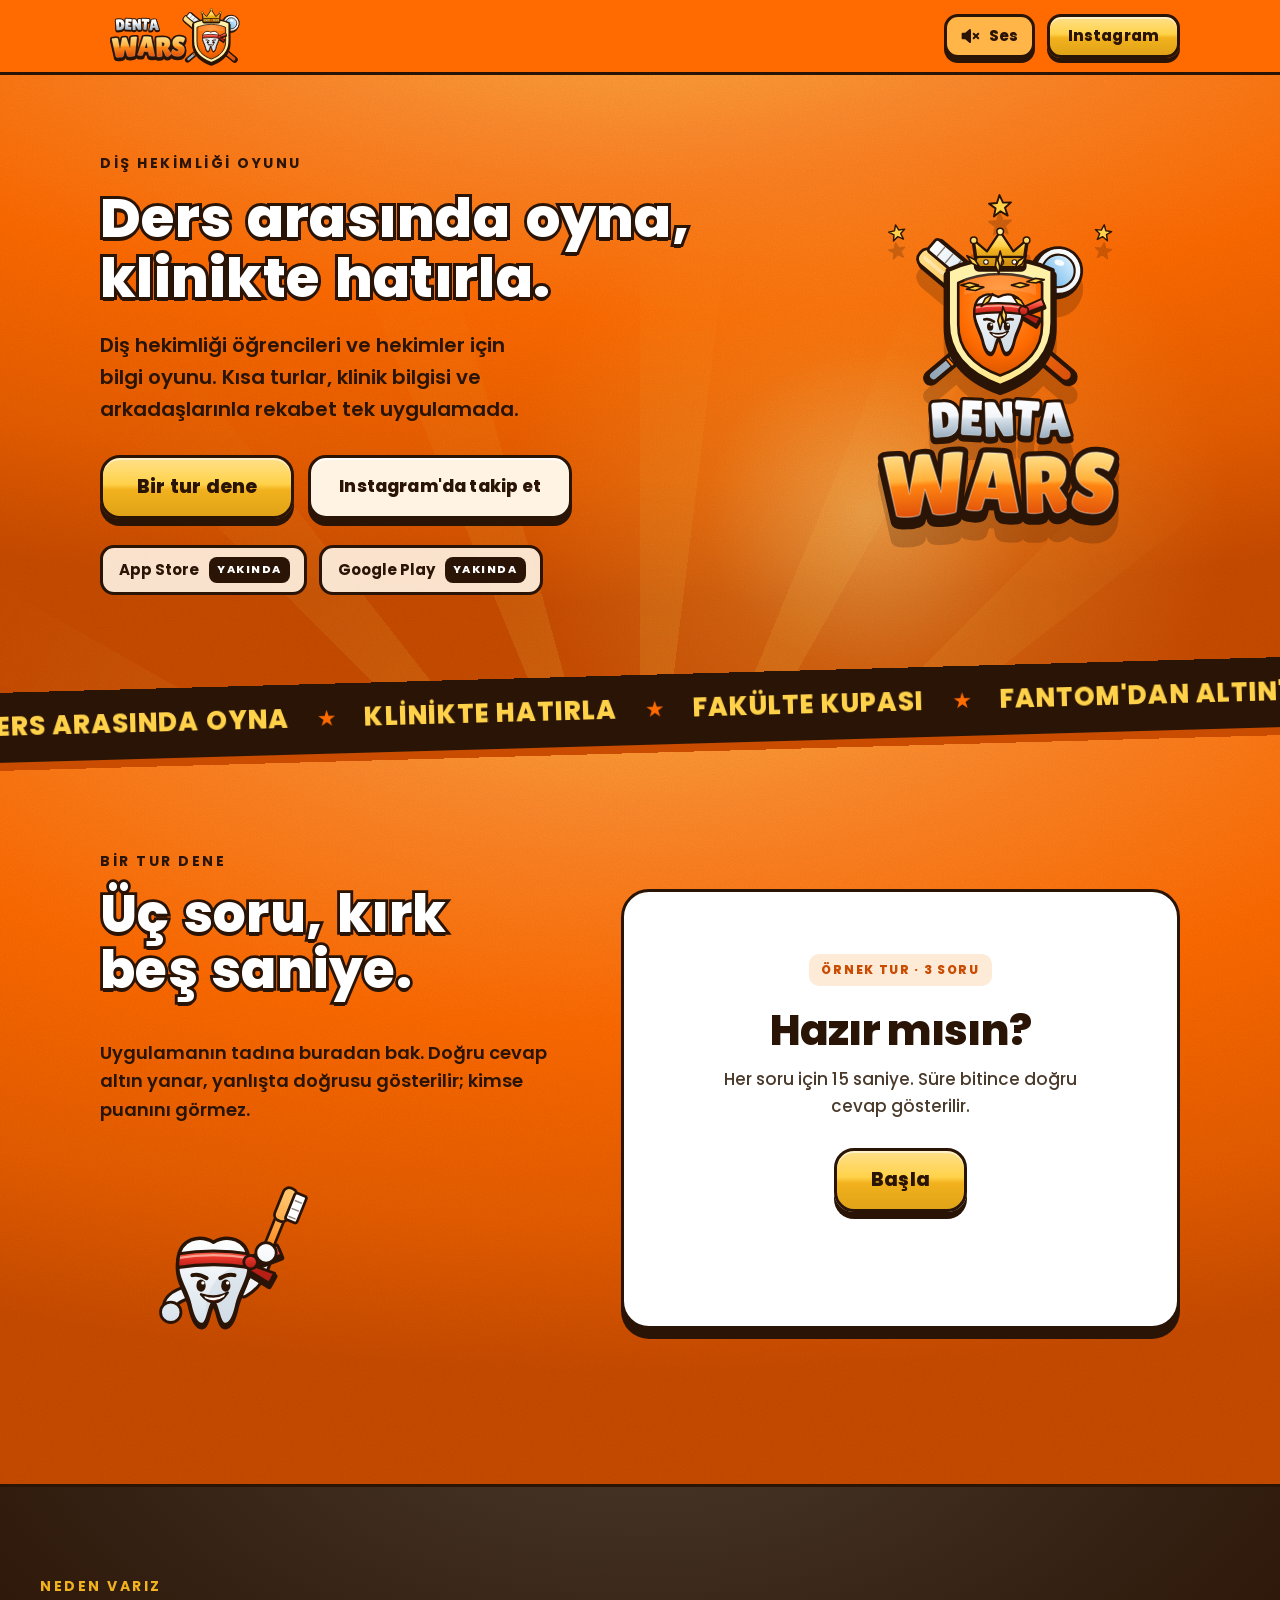
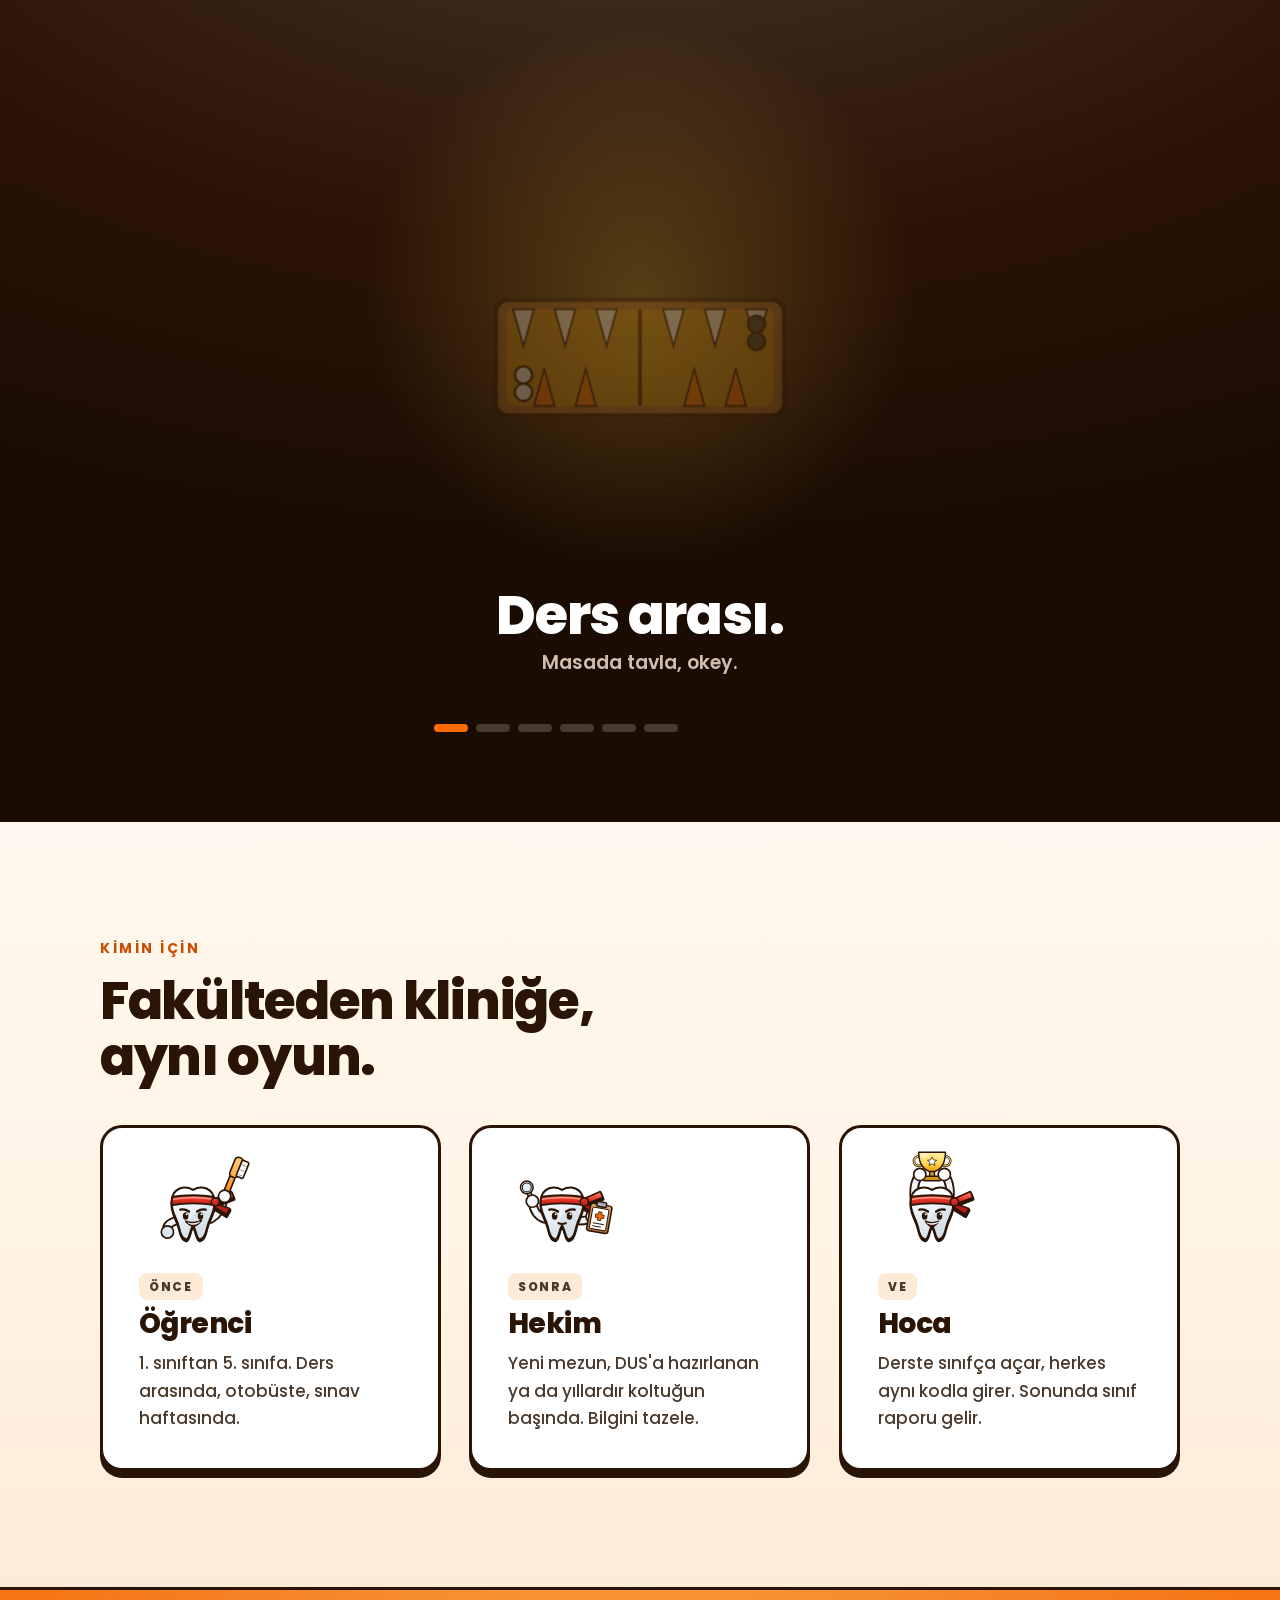
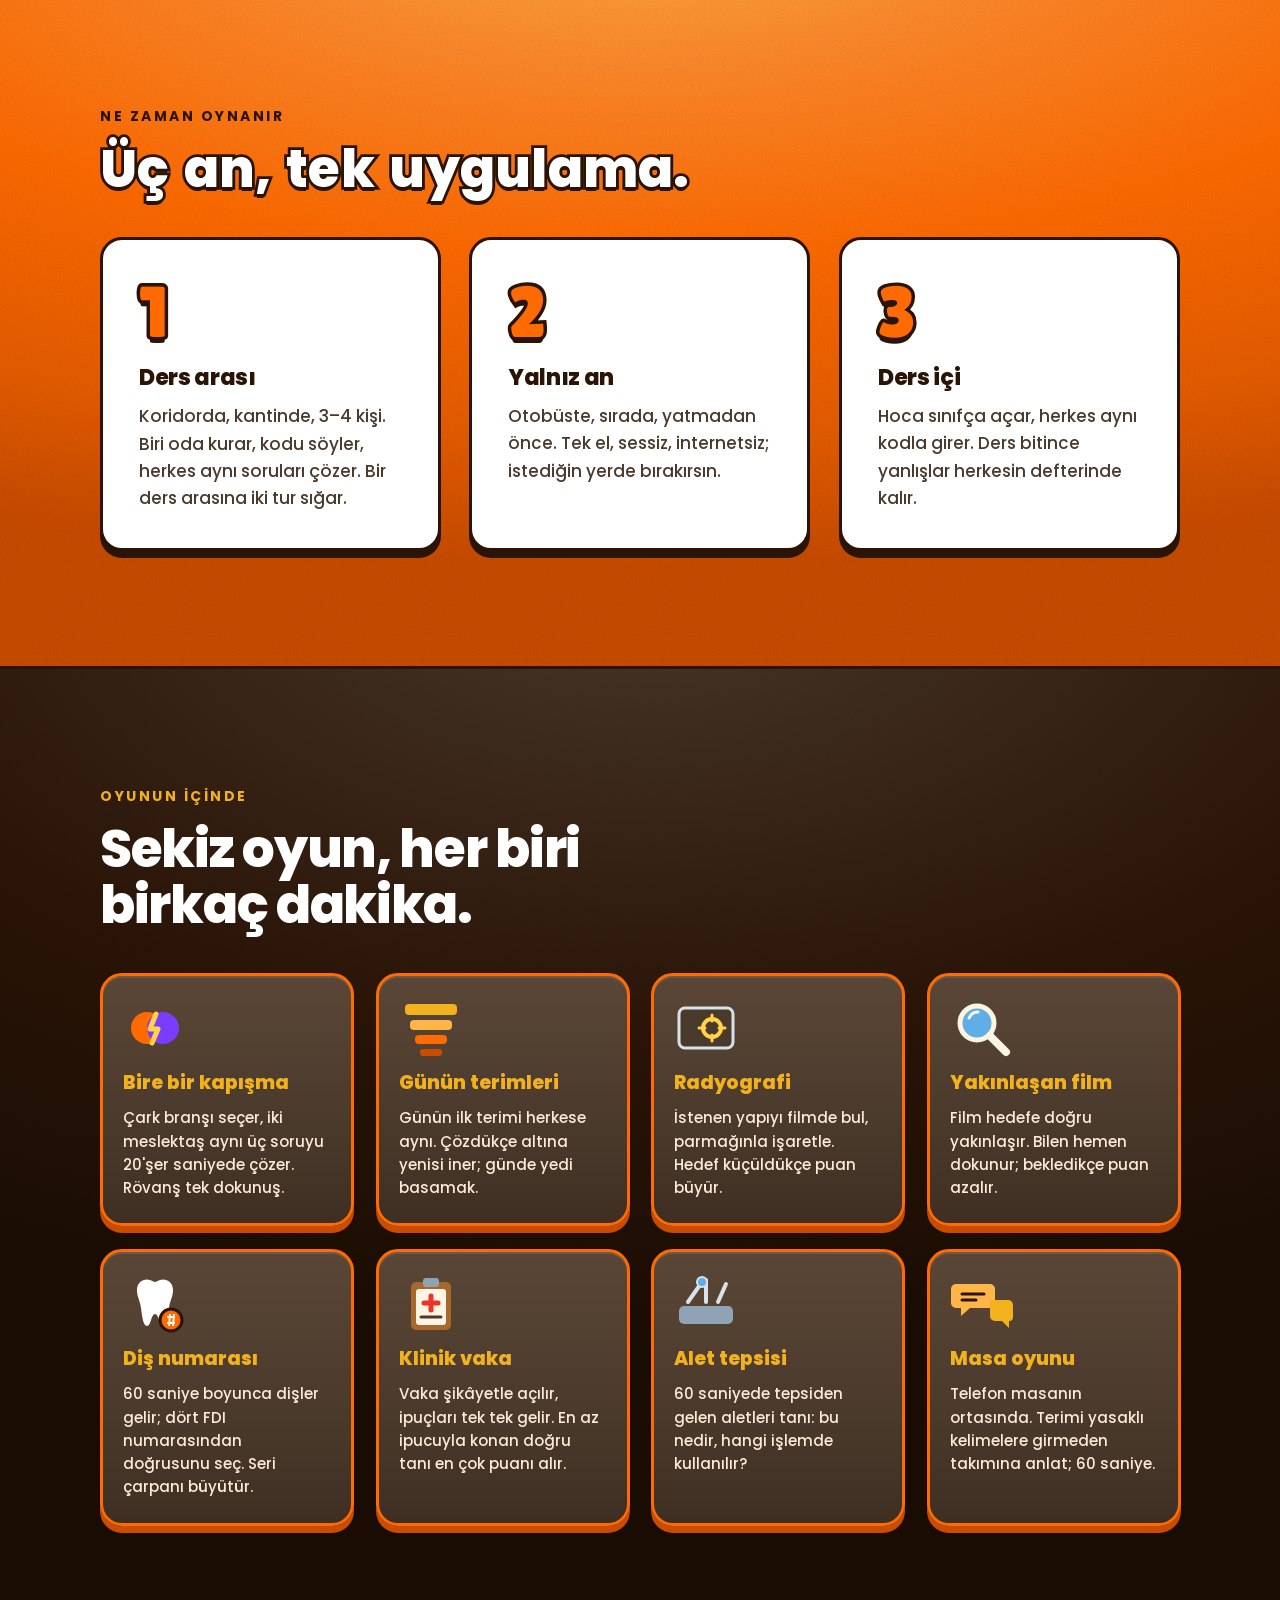
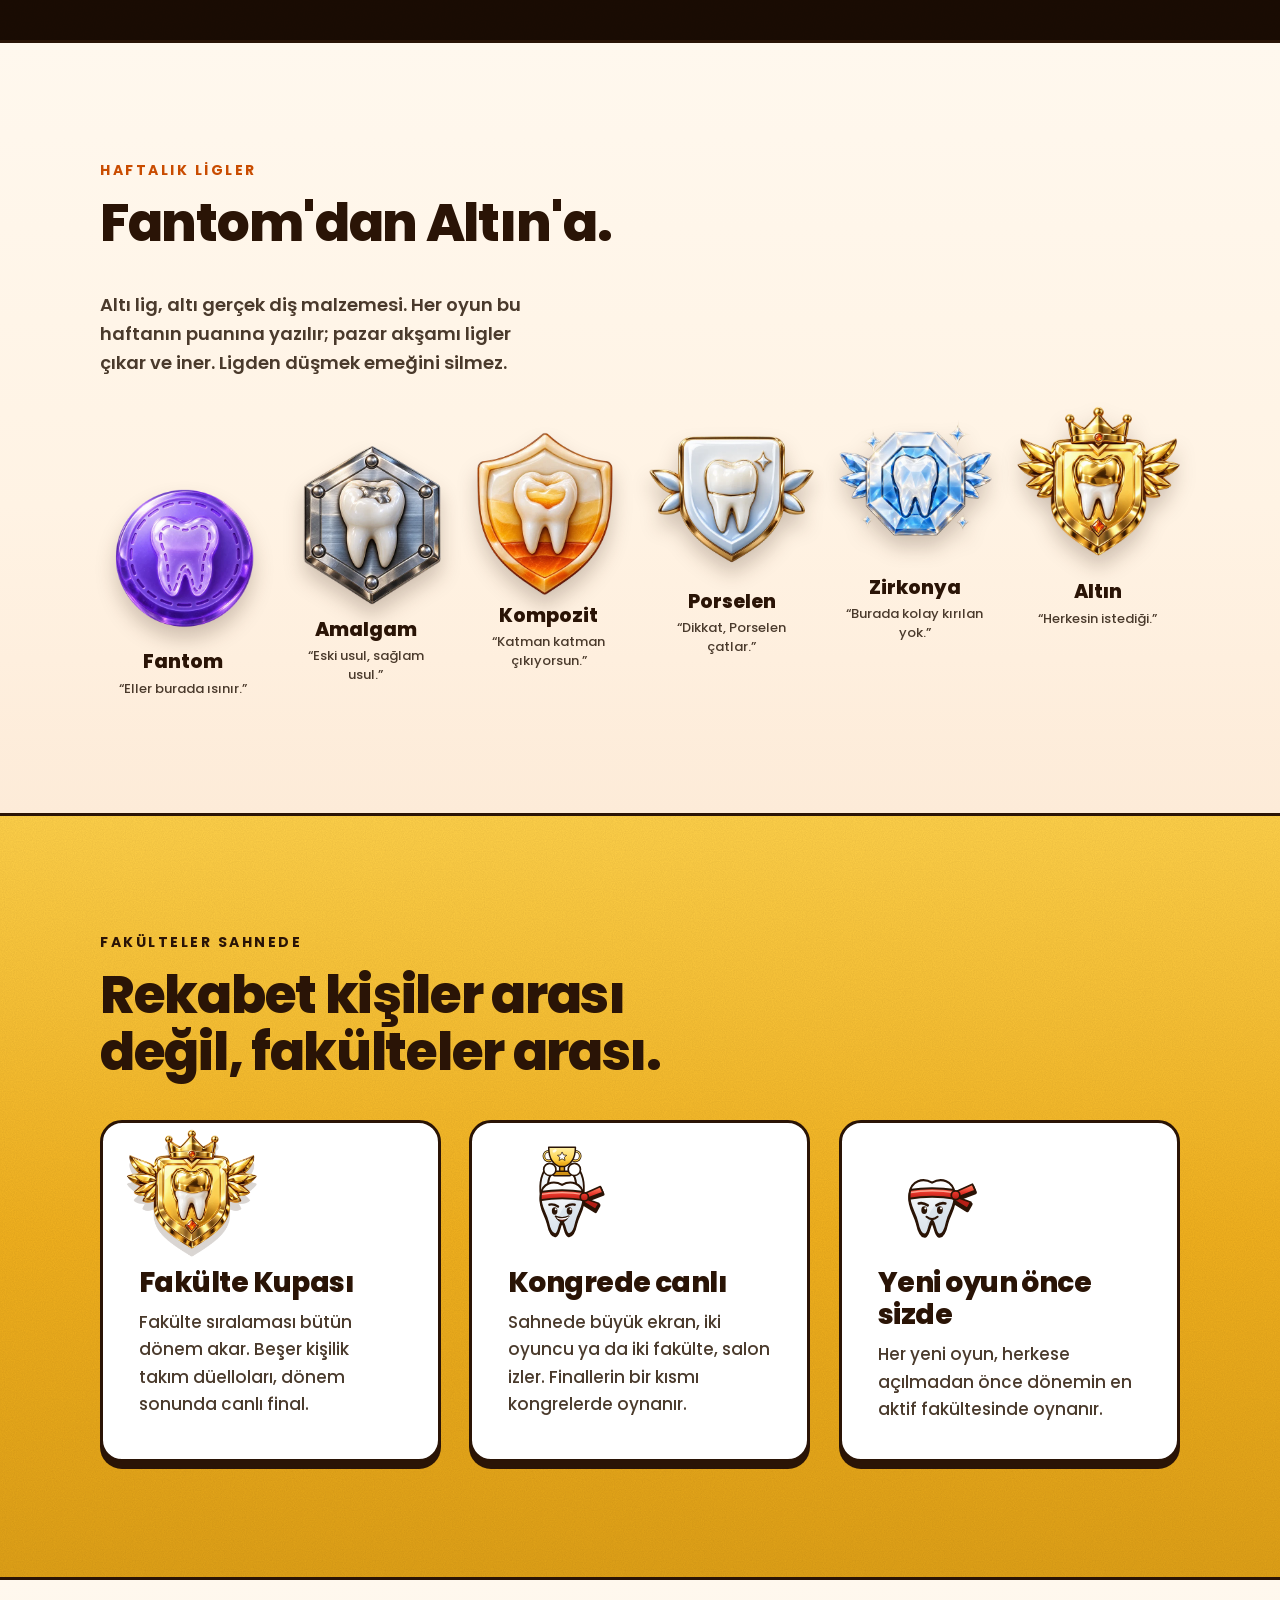
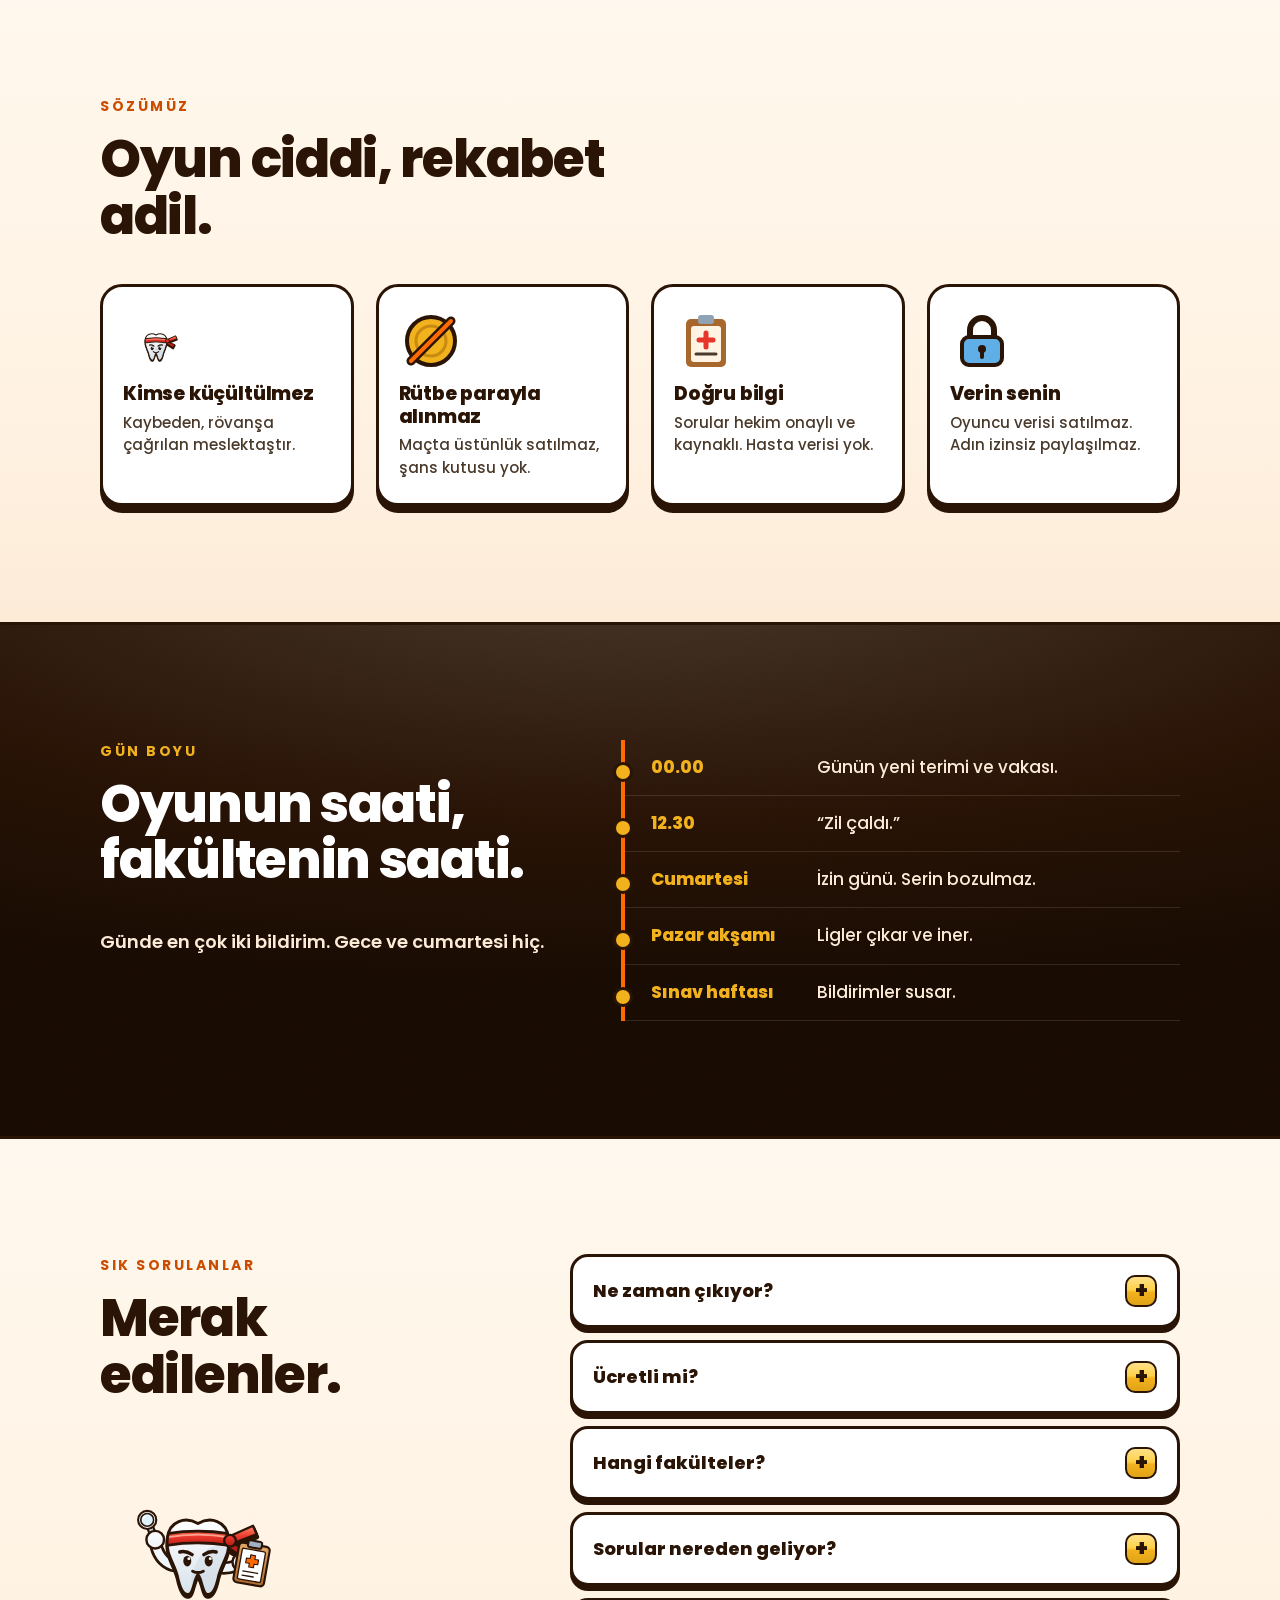
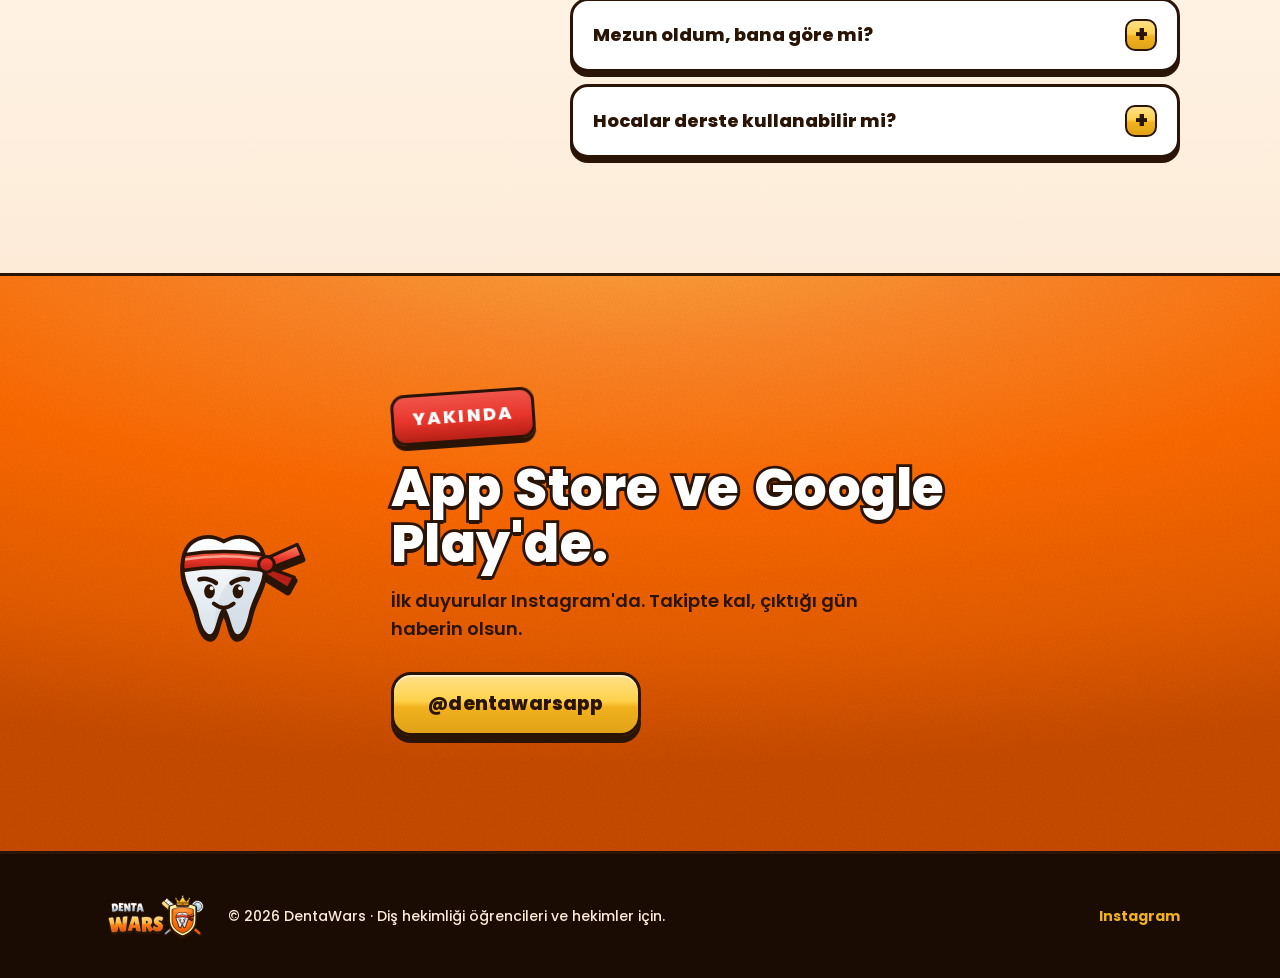
==== commit 2f4f87cc: "Neden varız kaydırmayı tutmasın: sahne zamanla oynar Sabitlenen kaydırma hikâyesi kaldırıldı; bölüm " ====
--- a/index.html
+++ b/index.html
@@ -144,7 +144,7 @@
       </div>
     </section>
 
-    <!-- 3 · Neden varız: kaydırdıkça oynayan motion hikâye (story.js) -->
+    <!-- 3 · Neden varız: ekrana girince kendi oynayan motion hikâye (story.js) — kaydırmayı tutmaz -->
     <section class="story" id="neden" aria-labelledby="neden-baslik">
       <div class="story__pin">
         <div class="wrap story__head">
@@ -220,7 +220,12 @@
           <li class="cap"><b>Çalış, yüksel.</b><span>Bırakırsan geri düşersin.</span></li>
           <li class="cap cap--end"><b>Ders arasında oyna, klinikte hatırla.</b><span>Mezun olunca da bitmez.</span></li>
         </ol>
-        <div class="story__dots" aria-hidden="true"><i></i><i></i><i></i><i></i><i></i><i></i></div>
+        <div class="story__ctrl">
+          <div class="story__dots" role="group" aria-label="Sahneler">
+            <button type="button" aria-label="Sahne 1: Ders arası"></button><button type="button" aria-label="Sahne 2: Masadakini değiştirdik"></button><button type="button" aria-label="Sahne 3: Kapış"></button><button type="button" aria-label="Sahne 4: Yanlışın kaybolmaz"></button><button type="button" aria-label="Sahne 5: Çalış, yüksel"></button><button type="button" aria-label="Sahne 6: Ders arasında oyna, klinikte hatırla"></button>
+          </div>
+          <button class="story__replay" id="storyReplay" type="button" data-sfx="pop">↻ Tekrar oynat</button>
+        </div>
       </div>
     </section>
 
--- a/assets/css/site.css
+++ b/assets/css/site.css
@@ -502,14 +502,11 @@
    v4 · "Neden varız" kaydırma hikâyesi + sözler (06.10.2026)
    ========================================================= */
 .sr-only { position: absolute; width: 1px; height: 1px; overflow: hidden; clip: rect(0 0 0 0); white-space: nowrap; }
-.story { position: relative; height: 620vh; background: var(--g-ink); color: var(--enamel); border-top: var(--line) solid var(--ink); }
-.story__pin {
-  position: sticky; top: 60px; height: calc(100vh - 60px); height: calc(100svh - 60px);
-  display: grid; grid-template-rows: auto 1fr auto auto; align-items: center; overflow: hidden; padding-bottom: 22px;
-}
-.story__head { padding-top: 22px; }
+.story { position: relative; background: var(--g-ink); color: var(--enamel); border-top: var(--line) solid var(--ink); overflow: hidden; }
+.story__pin { display: grid; justify-items: center; gap: 10px; padding-block: clamp(48px, 7vw, 88px) clamp(40px, 6vw, 72px); }
+.story__head { width: 100%; }
 .story__head .kicker { margin: 0; }
-.story__stage { width: min(100%, 980px); height: 100%; max-height: 62vh; margin: 0 auto; overflow: hidden; }
+.story__stage { display: block; width: min(100%, 920px, 100vh * 1.4); height: auto; margin: 0 auto; overflow: hidden; }
 .st-vs { font-family: "Lilita One", "Poppins", sans-serif; font-size: 92px; fill: #FFD24A; stroke: #2A1406; stroke-width: 14px; paint-order: stroke fill; stroke-linejoin: round; }
 .st-score { font-family: "Lilita One", "Poppins", sans-serif; font-size: 50px; fill: #FFD24A; }
 .st-day { font-family: "Lilita One", "Poppins", sans-serif; font-size: 40px; fill: #FFFFFF; stroke: #2A1406; stroke-width: 6px; paint-order: stroke fill; }
@@ -520,12 +517,17 @@
 .cap b { font-weight: 800; font-size: clamp(28px, 4.4vw, 54px); line-height: 1.05; letter-spacing: -.025em; }
 .cap span { font-weight: 600; font-size: clamp(15px, 1.6vw, 19px); color: var(--peach); opacity: .8; }
 .cap--end b { color: var(--gold-300); text-shadow: 0 .07em 0 var(--or-700); font-size: clamp(26px, 4vw, 50px); }
-.story__dots { display: flex; justify-content: center; gap: 10px; }
-.story__dots i { width: 34px; height: 8px; border-radius: 6px; background: rgba(253, 235, 216, .18); transition: background-color .3s, width .3s var(--spring); }
-.story__dots i.is-on { background: var(--or); }
+.story__ctrl { display: flex; align-items: center; justify-content: center; gap: 18px; min-height: 44px; }
+.story__dots { display: flex; gap: 8px; }
+.story__dots button { all: unset; cursor: pointer; width: 34px; height: 8px; border-radius: 6px; background: rgba(253, 235, 216, .2); transition: background-color .3s, transform .2s; }
+.story__dots button:hover { transform: scaleY(1.6); }
+.story__dots button:focus-visible { outline: 3px solid var(--glass); outline-offset: 4px; }
+.story__dots button.is-on { background: var(--or); }
+.story__replay { all: unset; cursor: pointer; font-weight: 800; font-size: 14px; color: var(--gold); padding: 8px 14px; border: 2px solid var(--gold); border-radius: 12px; opacity: 0; pointer-events: none; transition: opacity .3s; }
+.story.is-done .story__replay { opacity: 1; pointer-events: auto; }
+.story__replay:hover { background: rgba(242, 178, 30, .15); }
+.story__replay:focus-visible { outline: 3px solid var(--glass); outline-offset: 3px; }
 /* hareket azaltılmışsa ya da JS yoksa: sabit sahne + bütün başlıklar alt alta */
-.story.is-static, html:not(.js) .story { height: auto; }
-.story.is-static .story__pin, html:not(.js) .story__pin { position: static; height: auto; padding-block: 64px; }
 .story.is-static .story__caps, html:not(.js) .story__caps { height: auto; display: grid; gap: 18px; }
 .story.is-static .cap, html:not(.js) .cap { position: static; opacity: 1; transform: none; }
 html:not(.js) .story__stage { display: none; }
@@ -539,9 +541,8 @@
 .promise p { color: var(--ink-soft); font-size: 15px; line-height: 1.5; }
 @media (max-width: 980px) { .promises { grid-template-columns: repeat(2, 1fr); } }
 @media (max-width: 560px) {
-  .story { height: 560vh; }
-  .story__stage { max-height: 54vh; }
   .promises { grid-template-columns: 1fr; }
   .promise { display: grid; grid-template-columns: 56px 1fr; column-gap: 14px; align-items: center; padding: 16px; }
   .promise__ico, .promise__ico img, .promise__ico svg { width: 52px; height: 52px; margin: 0; grid-row: span 2; }
 }
+.story.is-static .story__ctrl, html:not(.js) .story__ctrl { display: none; }
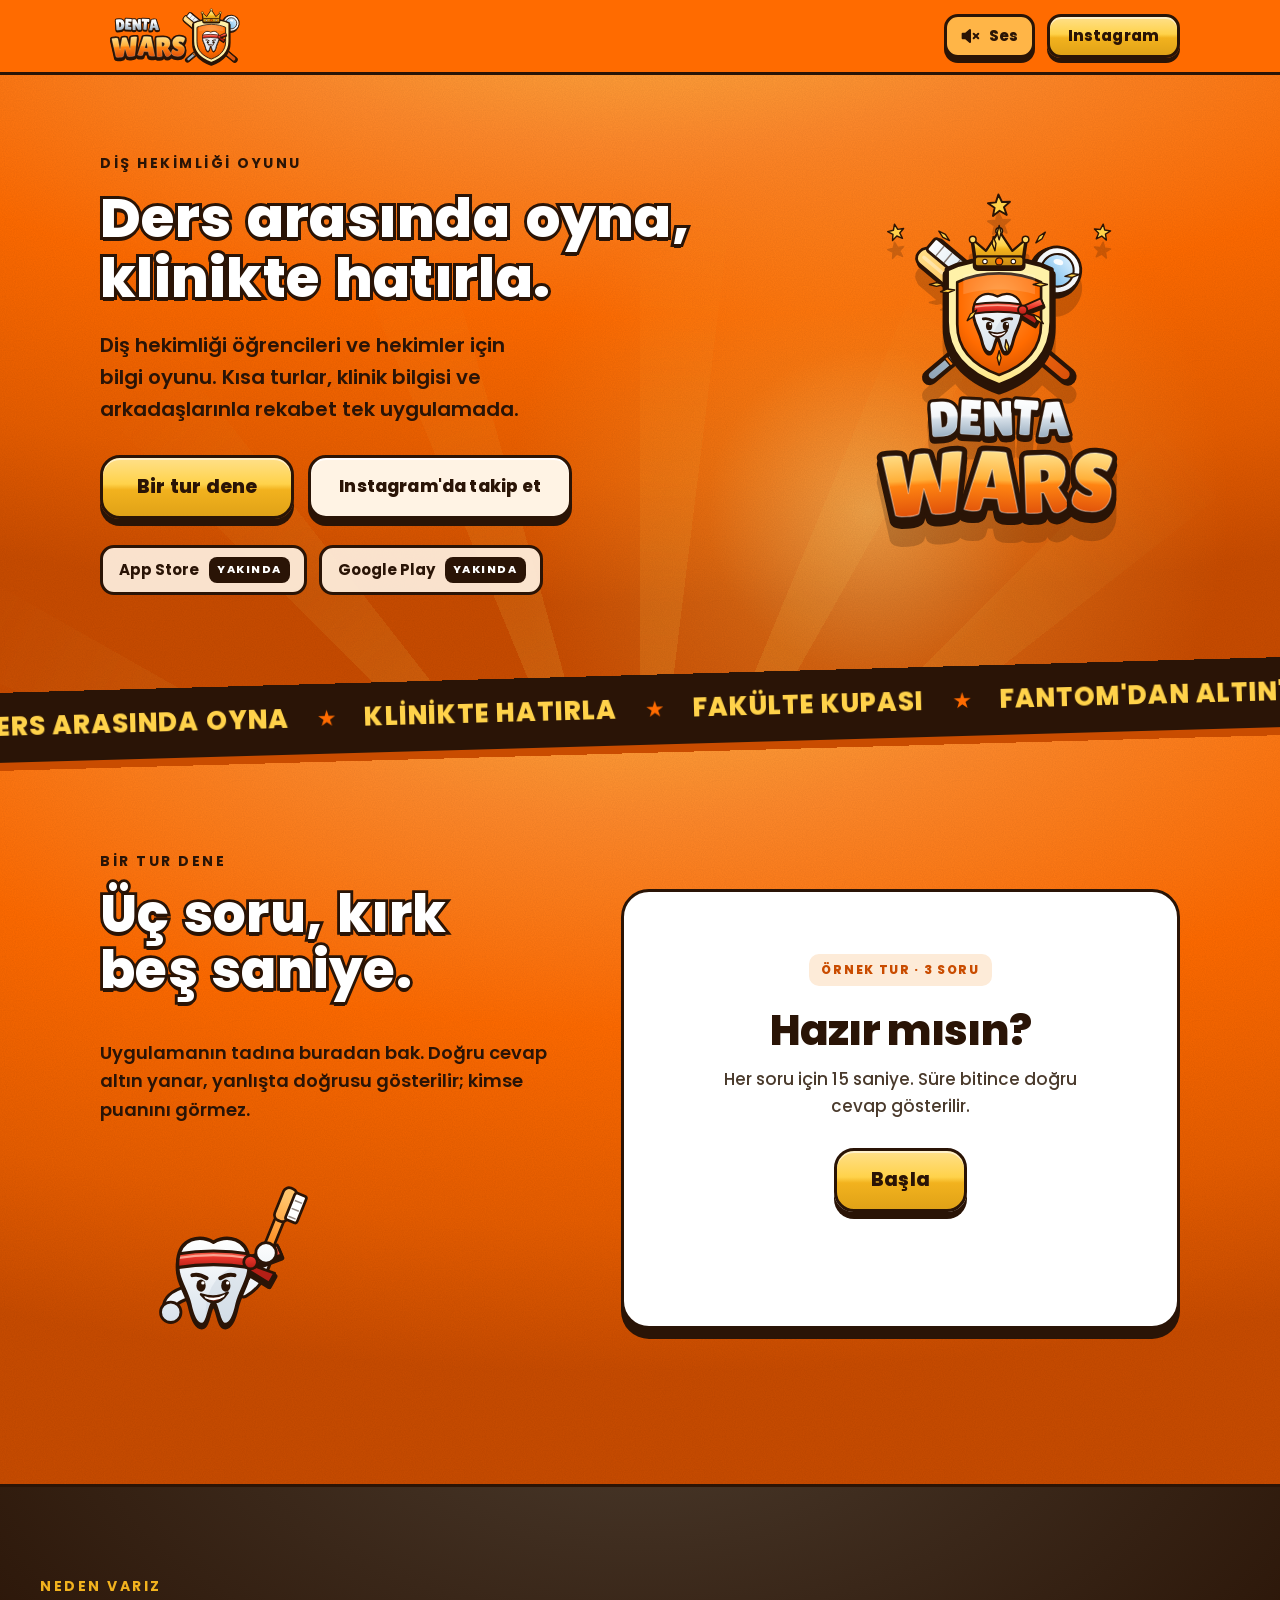
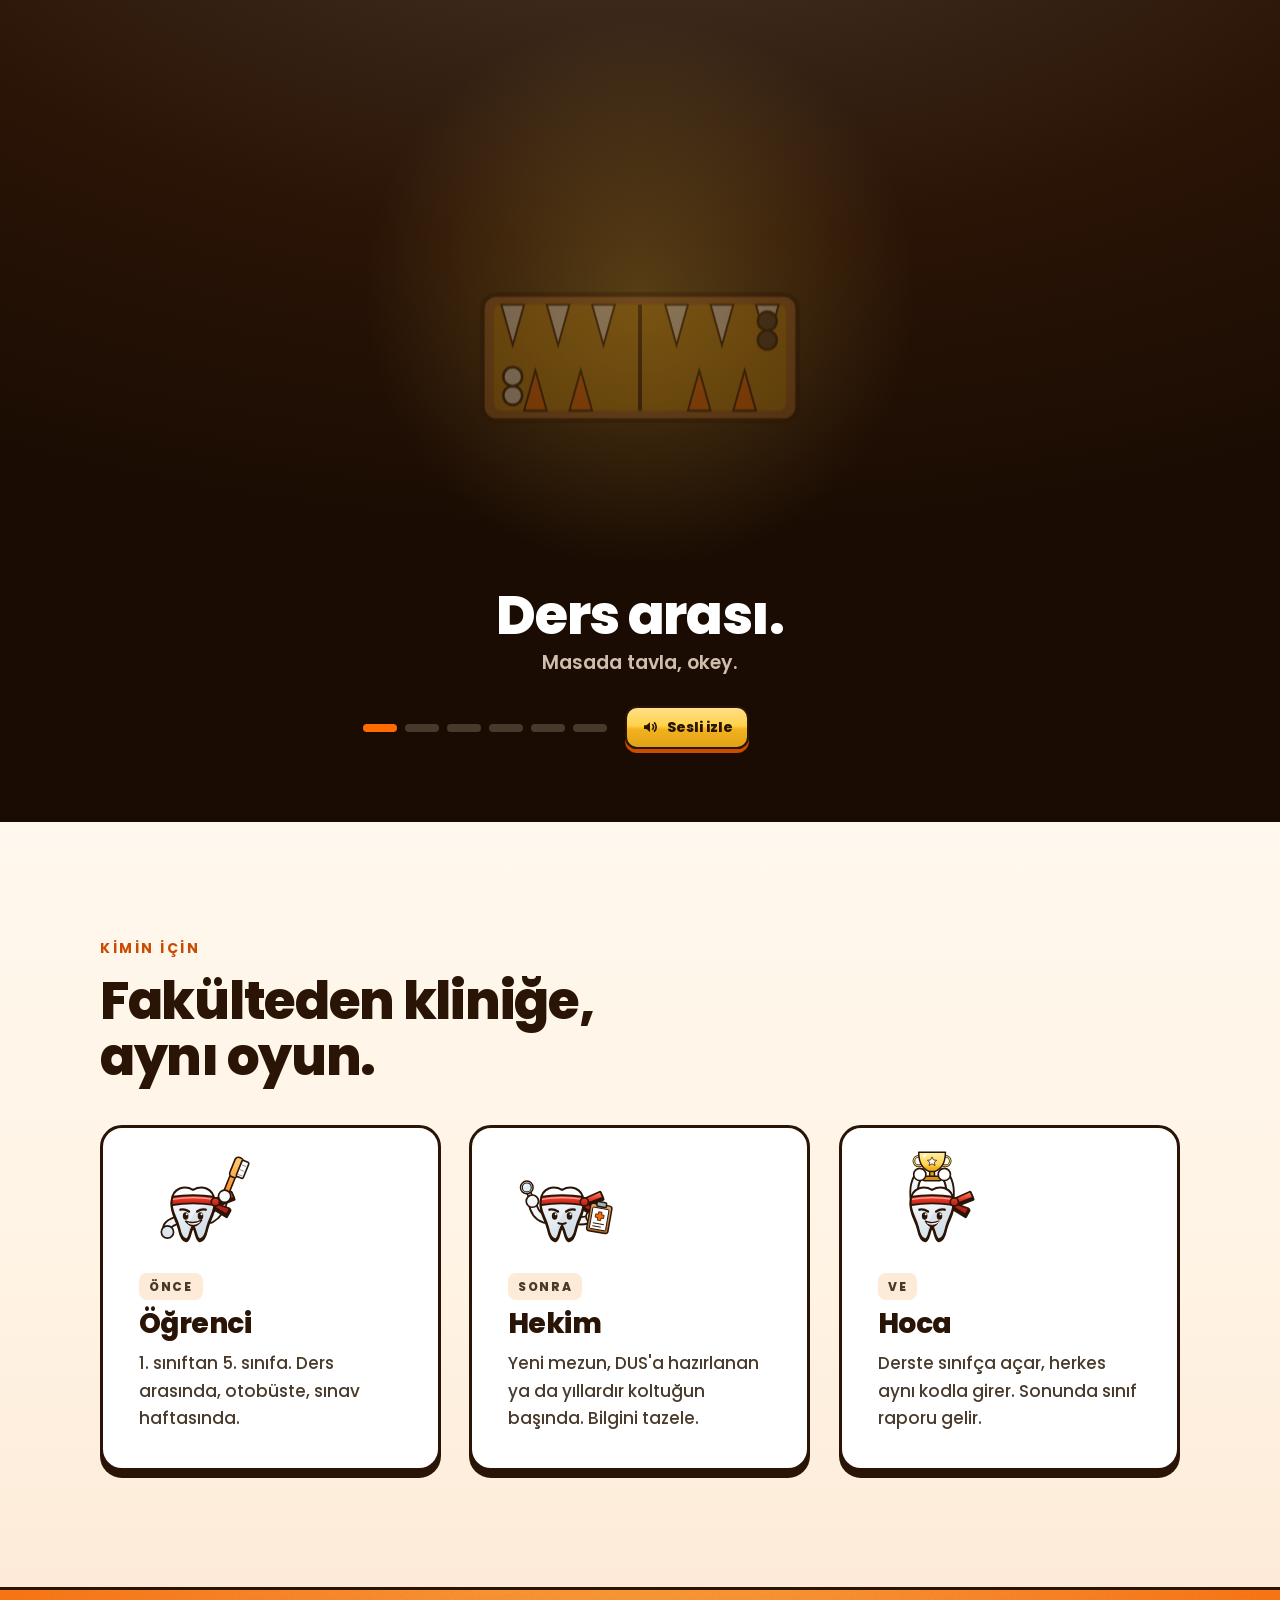
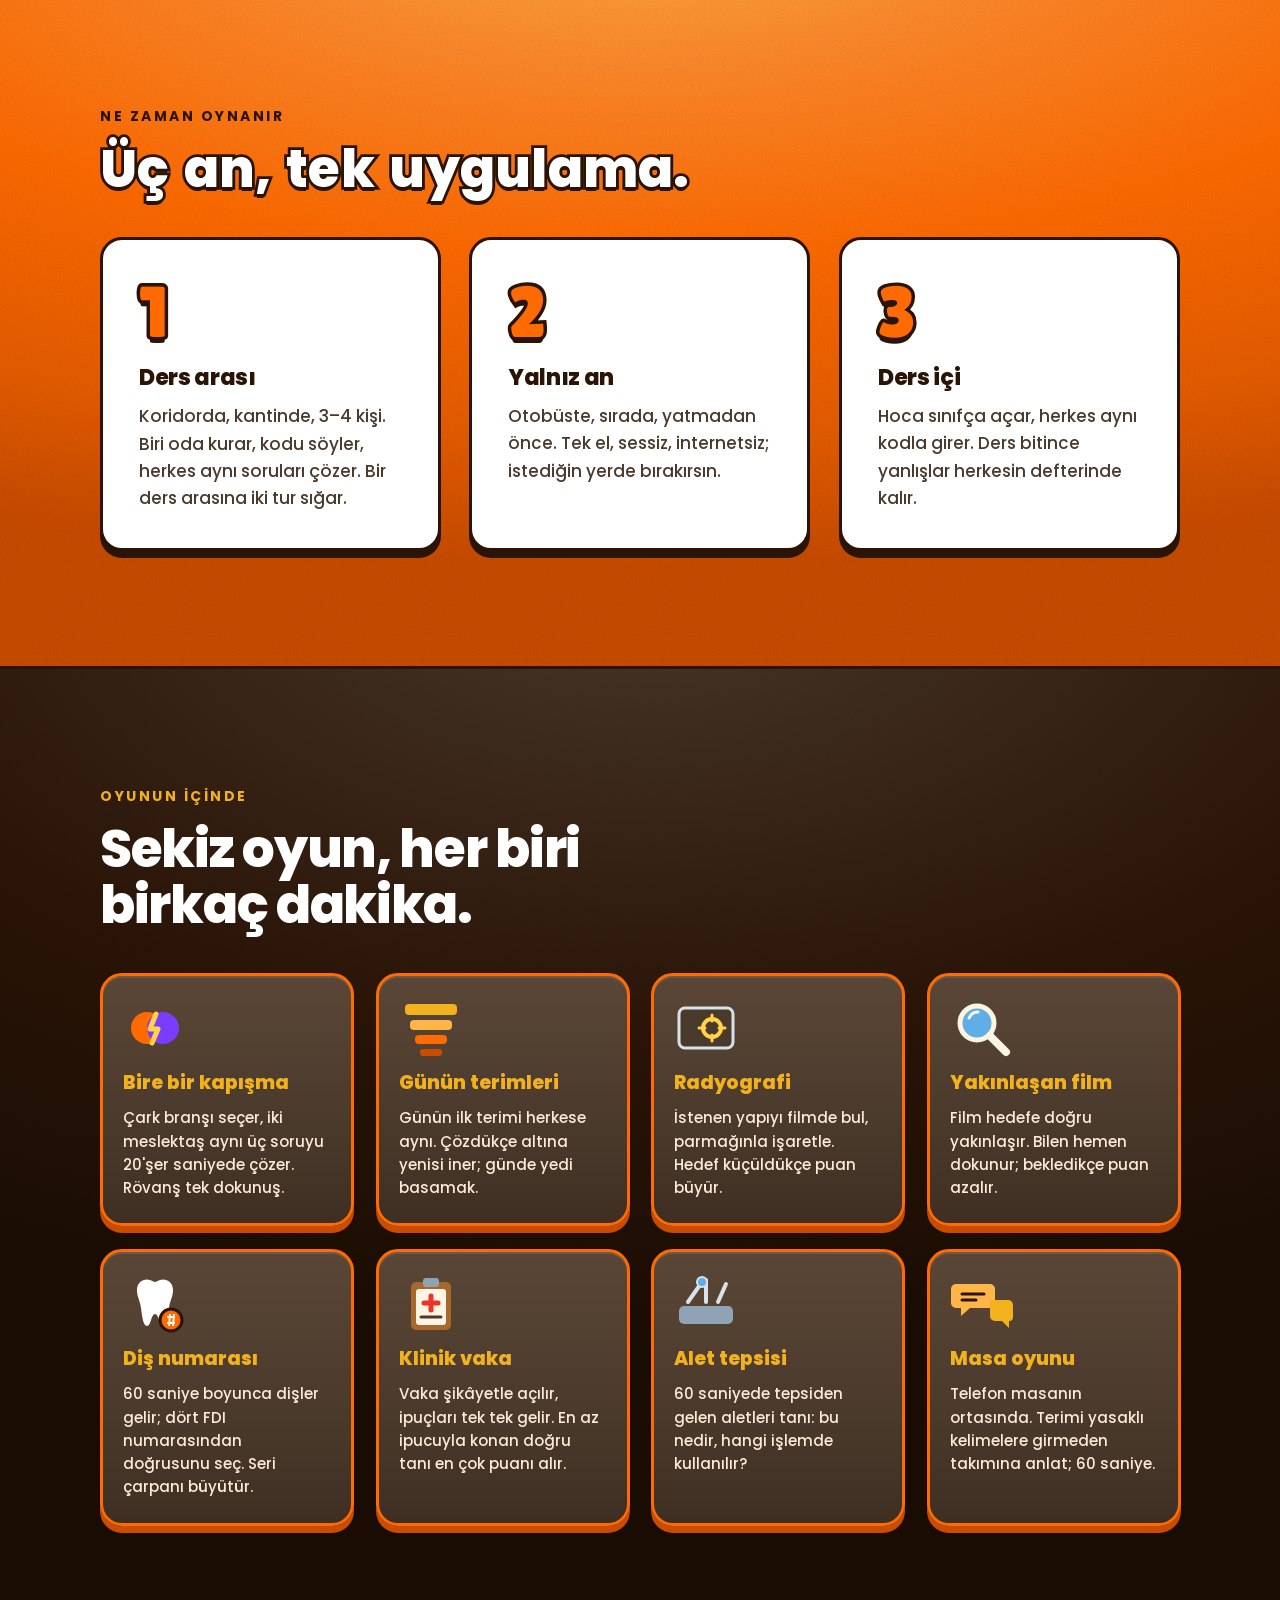
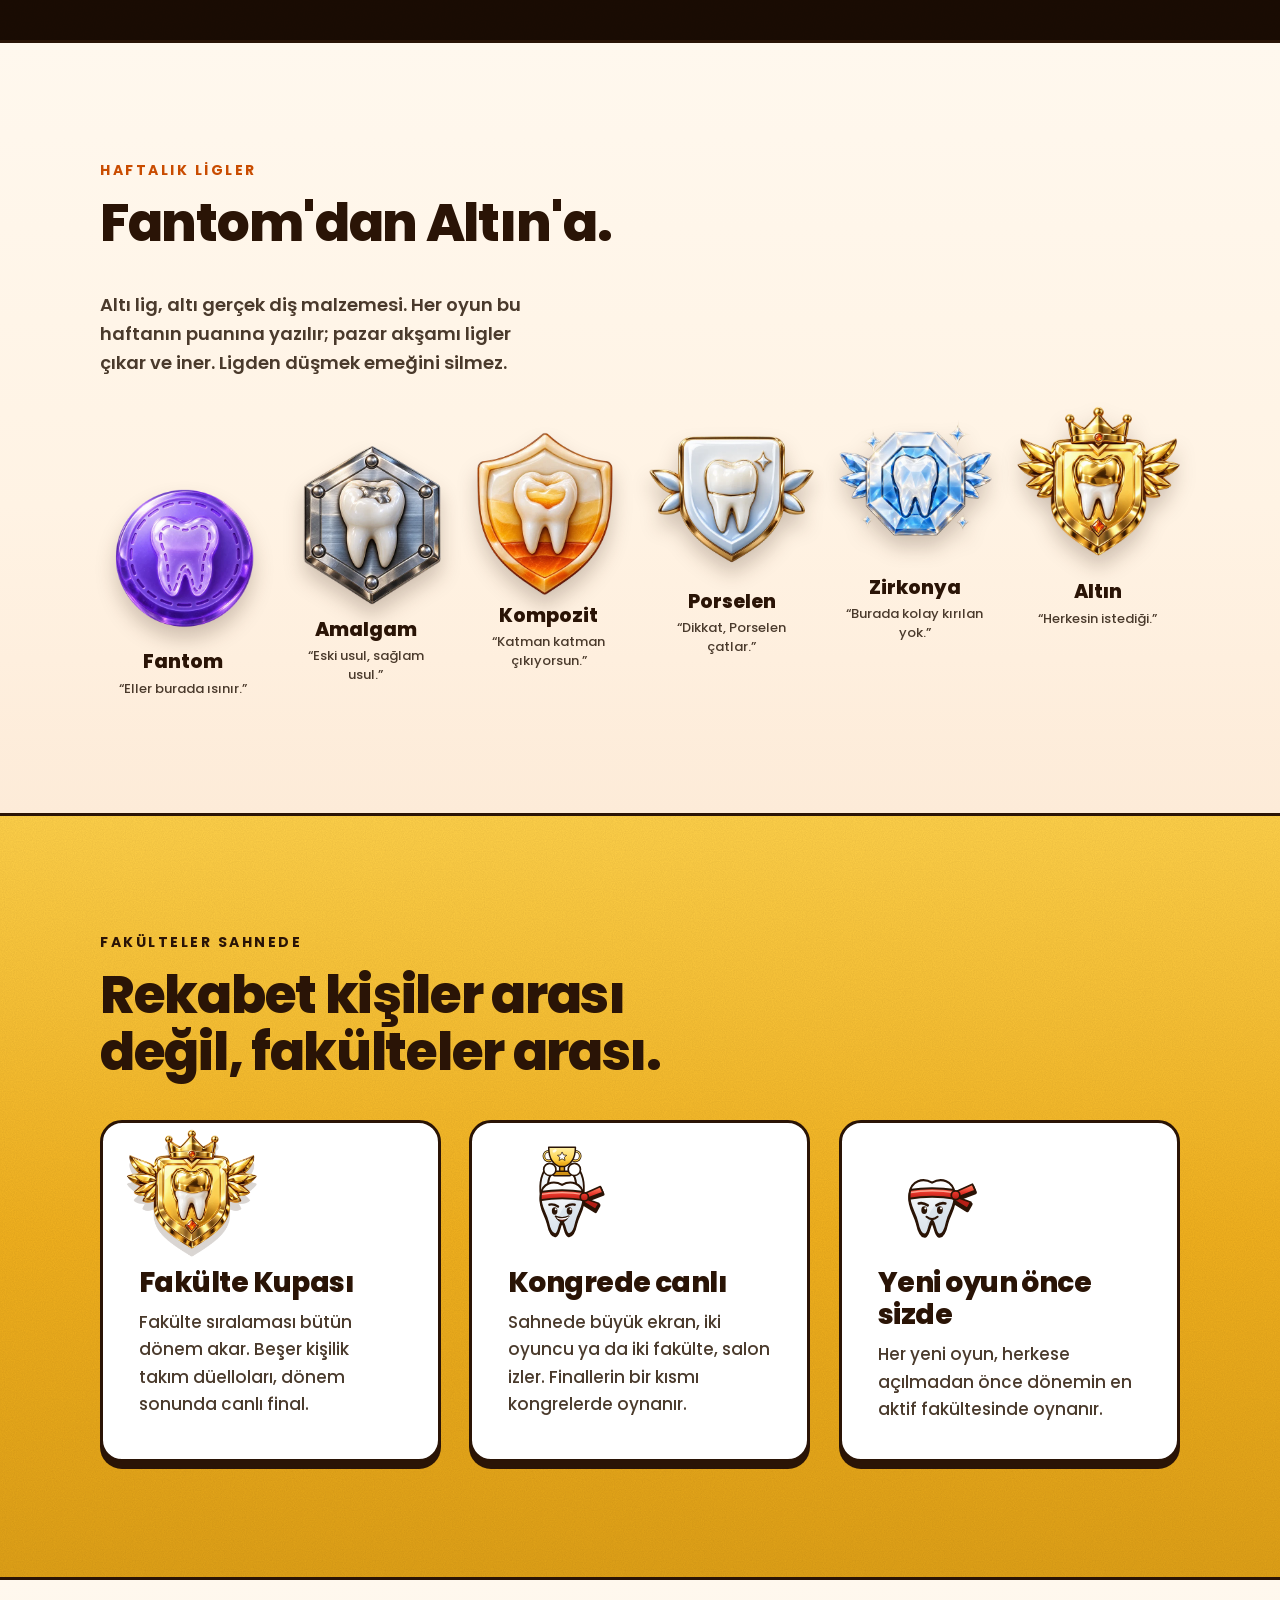
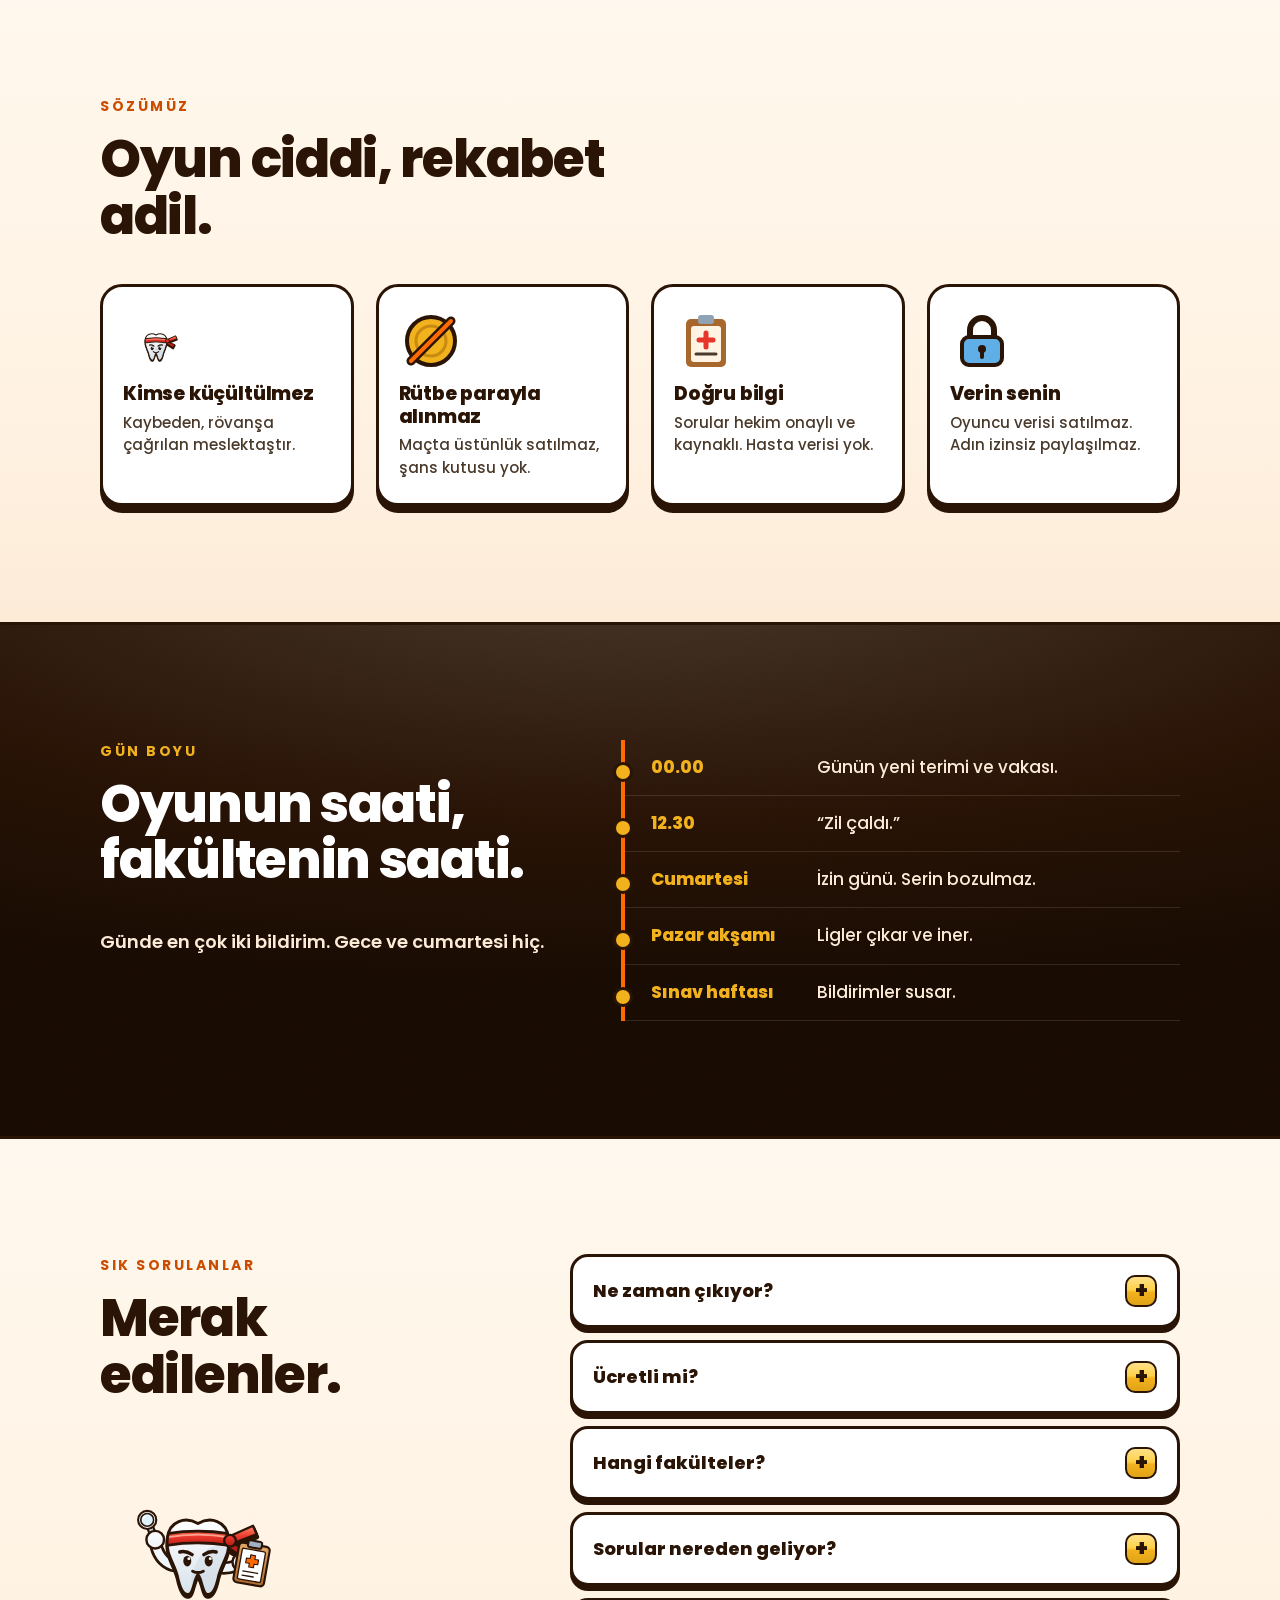
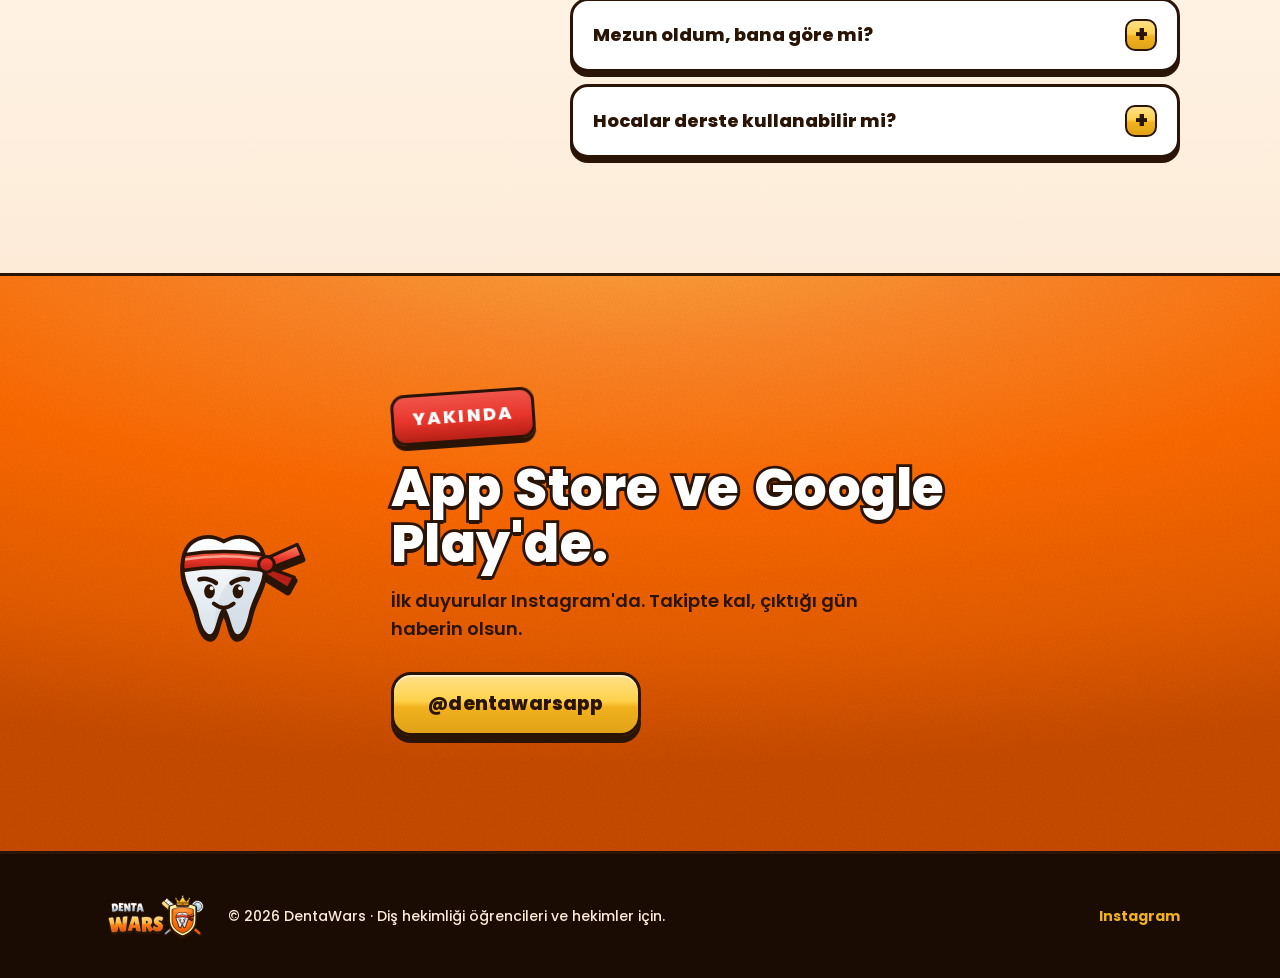
==== commit 34965fbb: "Neden varız: sahneye eşlenmiş ses efektleri, Sesli izle Her sahne olayına zamanlanmış ses (zar sekiş" ====
--- a/index.html
+++ b/index.html
@@ -224,6 +224,7 @@
           <div class="story__dots" role="group" aria-label="Sahneler">
             <button type="button" aria-label="Sahne 1: Ders arası"></button><button type="button" aria-label="Sahne 2: Masadakini değiştirdik"></button><button type="button" aria-label="Sahne 3: Kapış"></button><button type="button" aria-label="Sahne 4: Yanlışın kaybolmaz"></button><button type="button" aria-label="Sahne 5: Çalış, yüksel"></button><button type="button" aria-label="Sahne 6: Ders arasında oyna, klinikte hatırla"></button>
           </div>
+          <button class="story__sound" id="storySound" type="button"><svg viewBox="0 0 24 24" aria-hidden="true"><path d="M4 9.5h3.2L12 5.5v13l-4.8-4H4z" fill="currentColor"/><path d="M15.5 9a4.2 4.2 0 0 1 0 6M18 6.5a7.8 7.8 0 0 1 0 11" fill="none" stroke="currentColor" stroke-width="2.2" stroke-linecap="round"/></svg>Sesli izle</button>
           <button class="story__replay" id="storyReplay" type="button" data-sfx="pop">↻ Tekrar oynat</button>
         </div>
       </div>
--- a/assets/css/site.css
+++ b/assets/css/site.css
@@ -546,3 +546,9 @@
   .promise__ico, .promise__ico img, .promise__ico svg { width: 52px; height: 52px; margin: 0; grid-row: span 2; }
 }
 .story.is-static .story__ctrl, html:not(.js) .story__ctrl { display: none; }
+.story__sound { all: unset; cursor: pointer; display: inline-flex; align-items: center; gap: 8px; font-weight: 800; font-size: 14px; color: var(--ink); background: var(--m-gold); border: 2px solid var(--ink); border-radius: 12px; padding: 8px 14px; box-shadow: 0 4px 0 var(--or-700); animation: hint-in .4s var(--spring); }
+.story__sound svg { width: 18px; height: 18px; }
+.story__sound:active { transform: translateY(3px); box-shadow: 0 1px 0 var(--or-700); }
+.story__sound:focus-visible { outline: 3px solid var(--glass); outline-offset: 3px; }
+.story__sound[hidden] { display: none; }
+@media (max-width: 560px) { .story__ctrl { flex-wrap: wrap; gap: 12px; } }
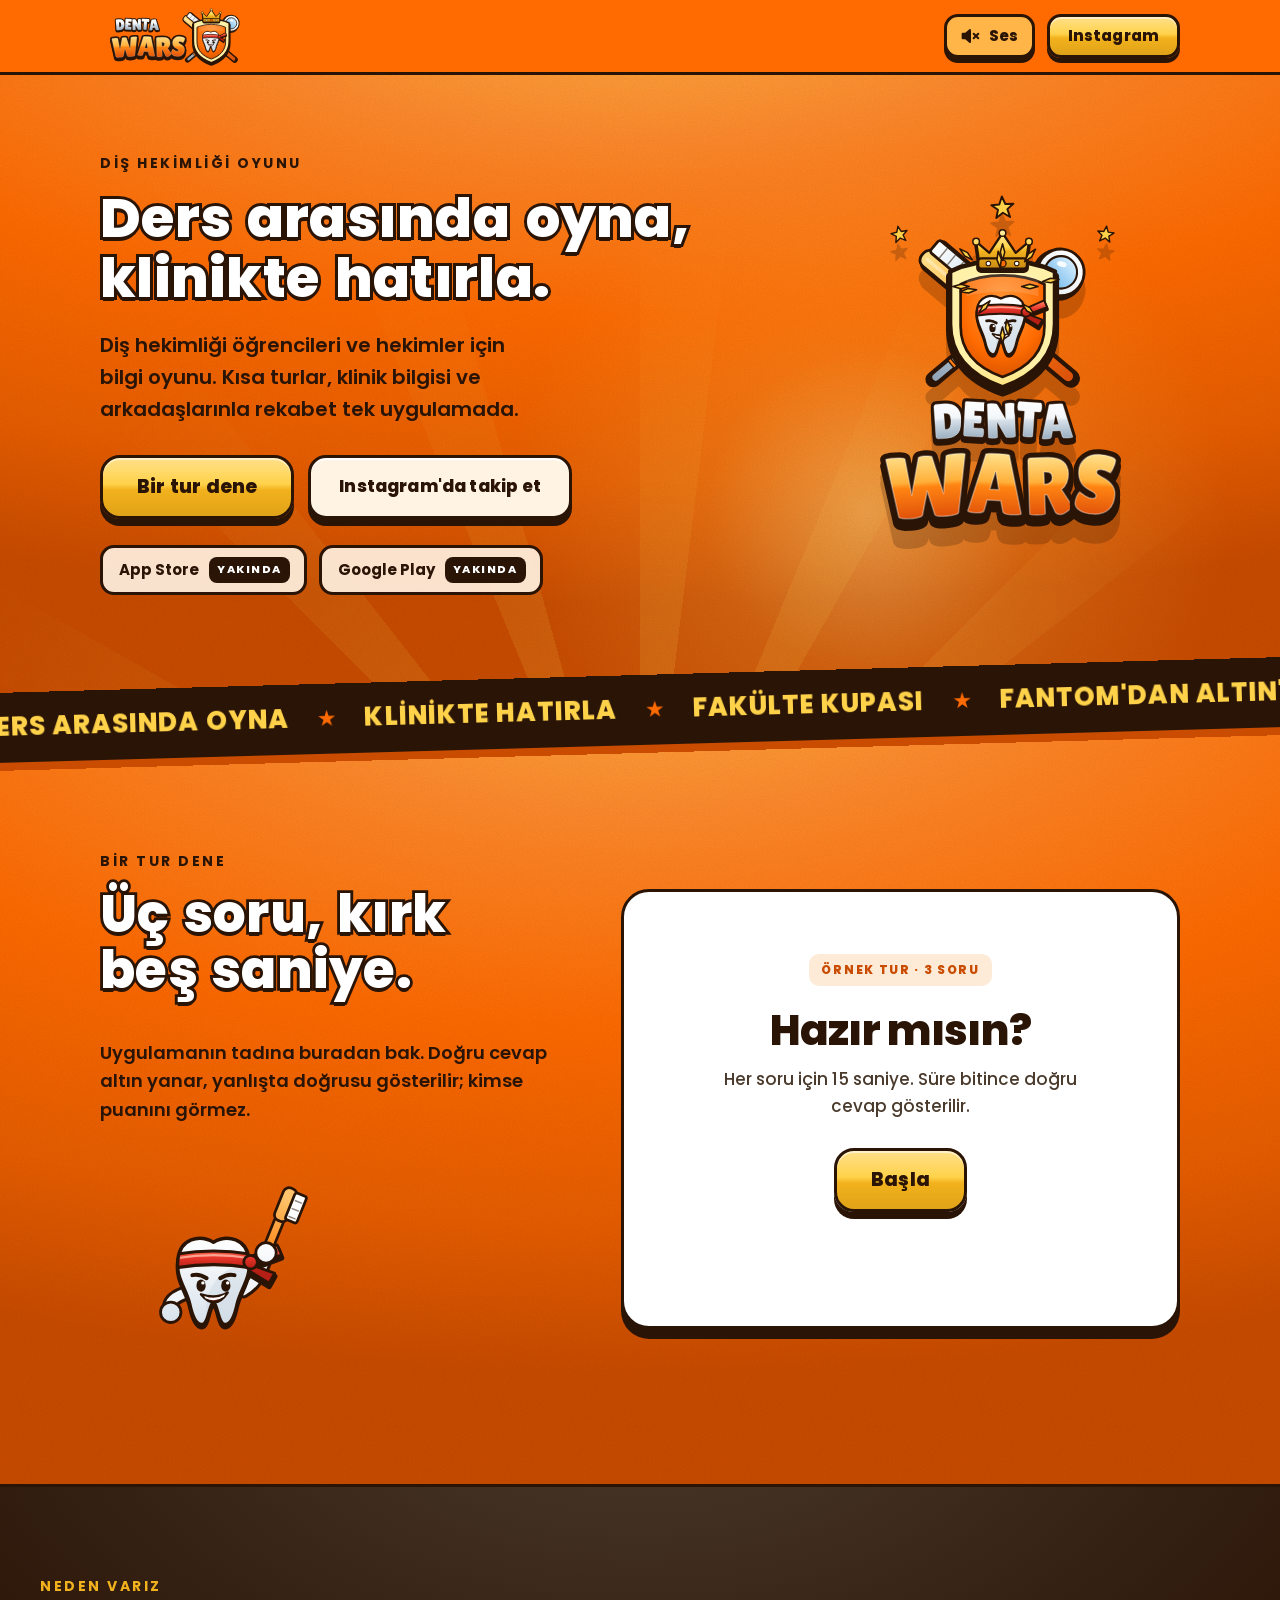
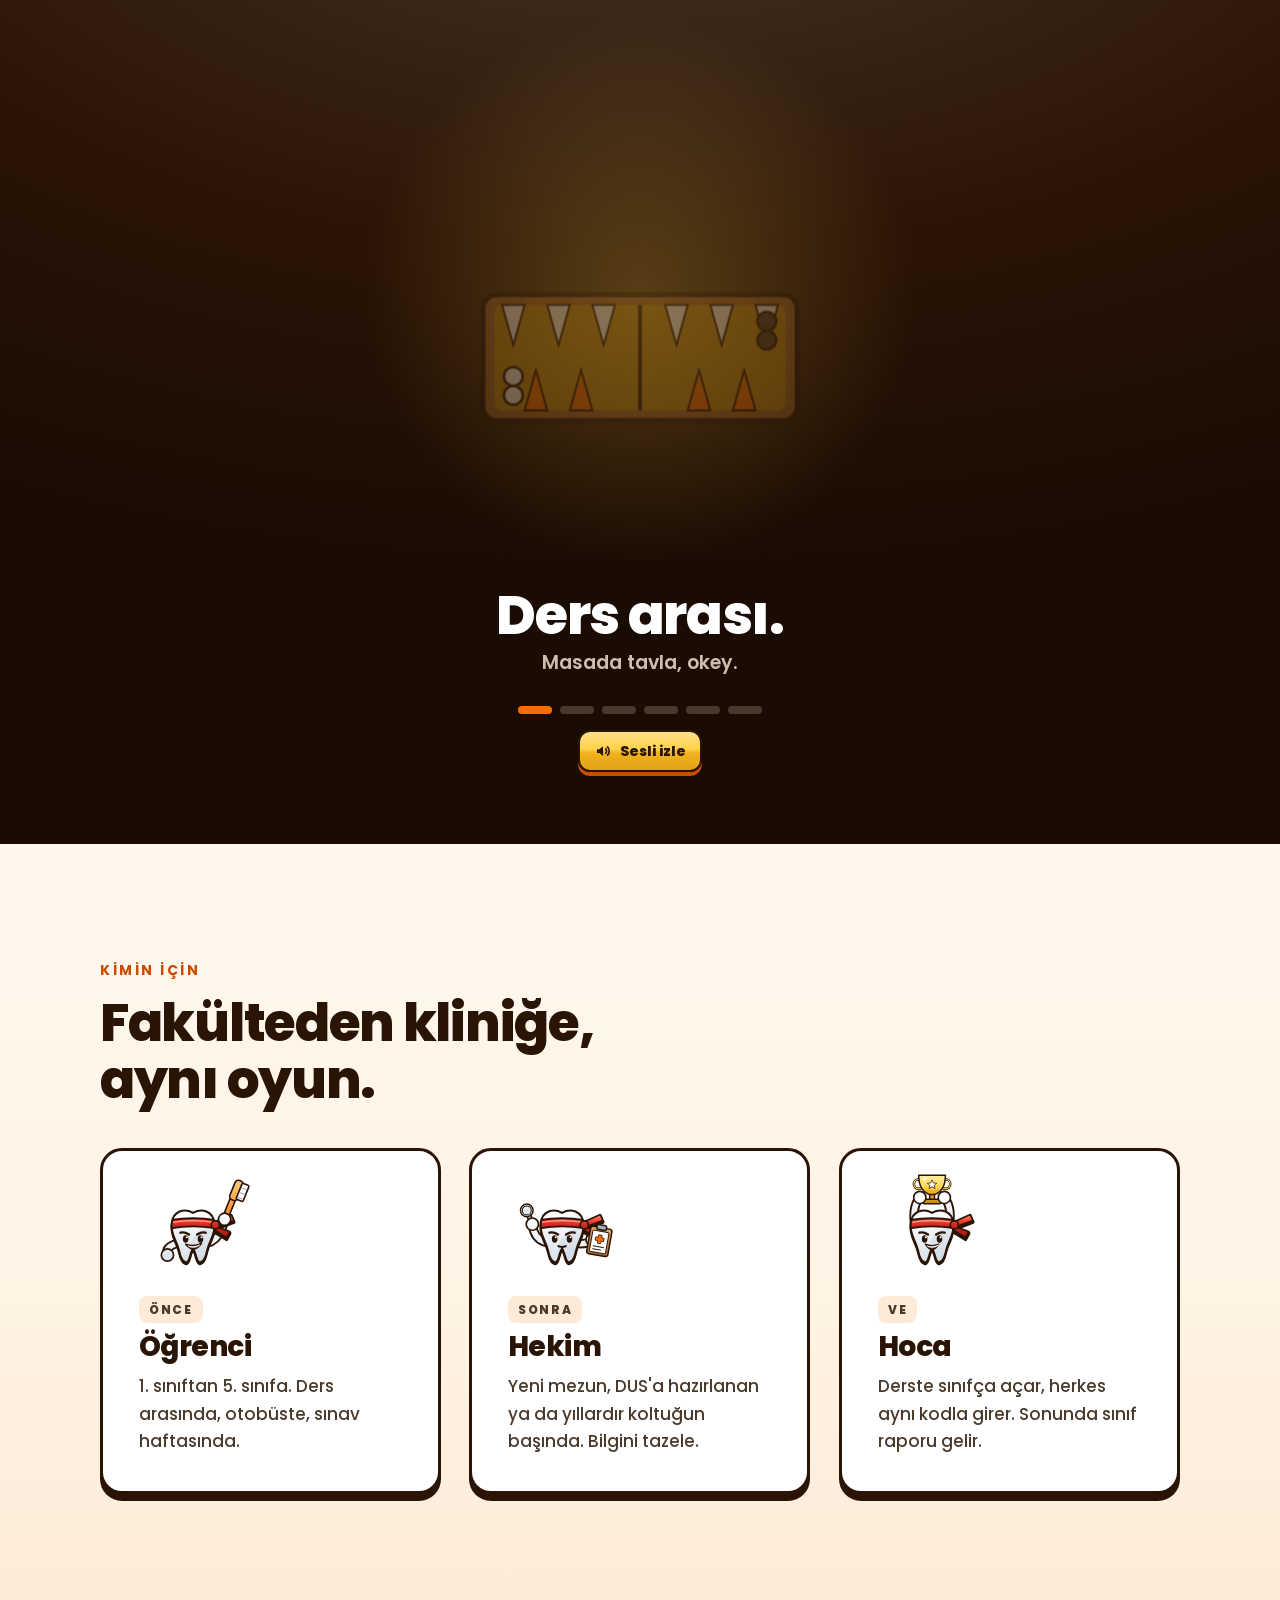
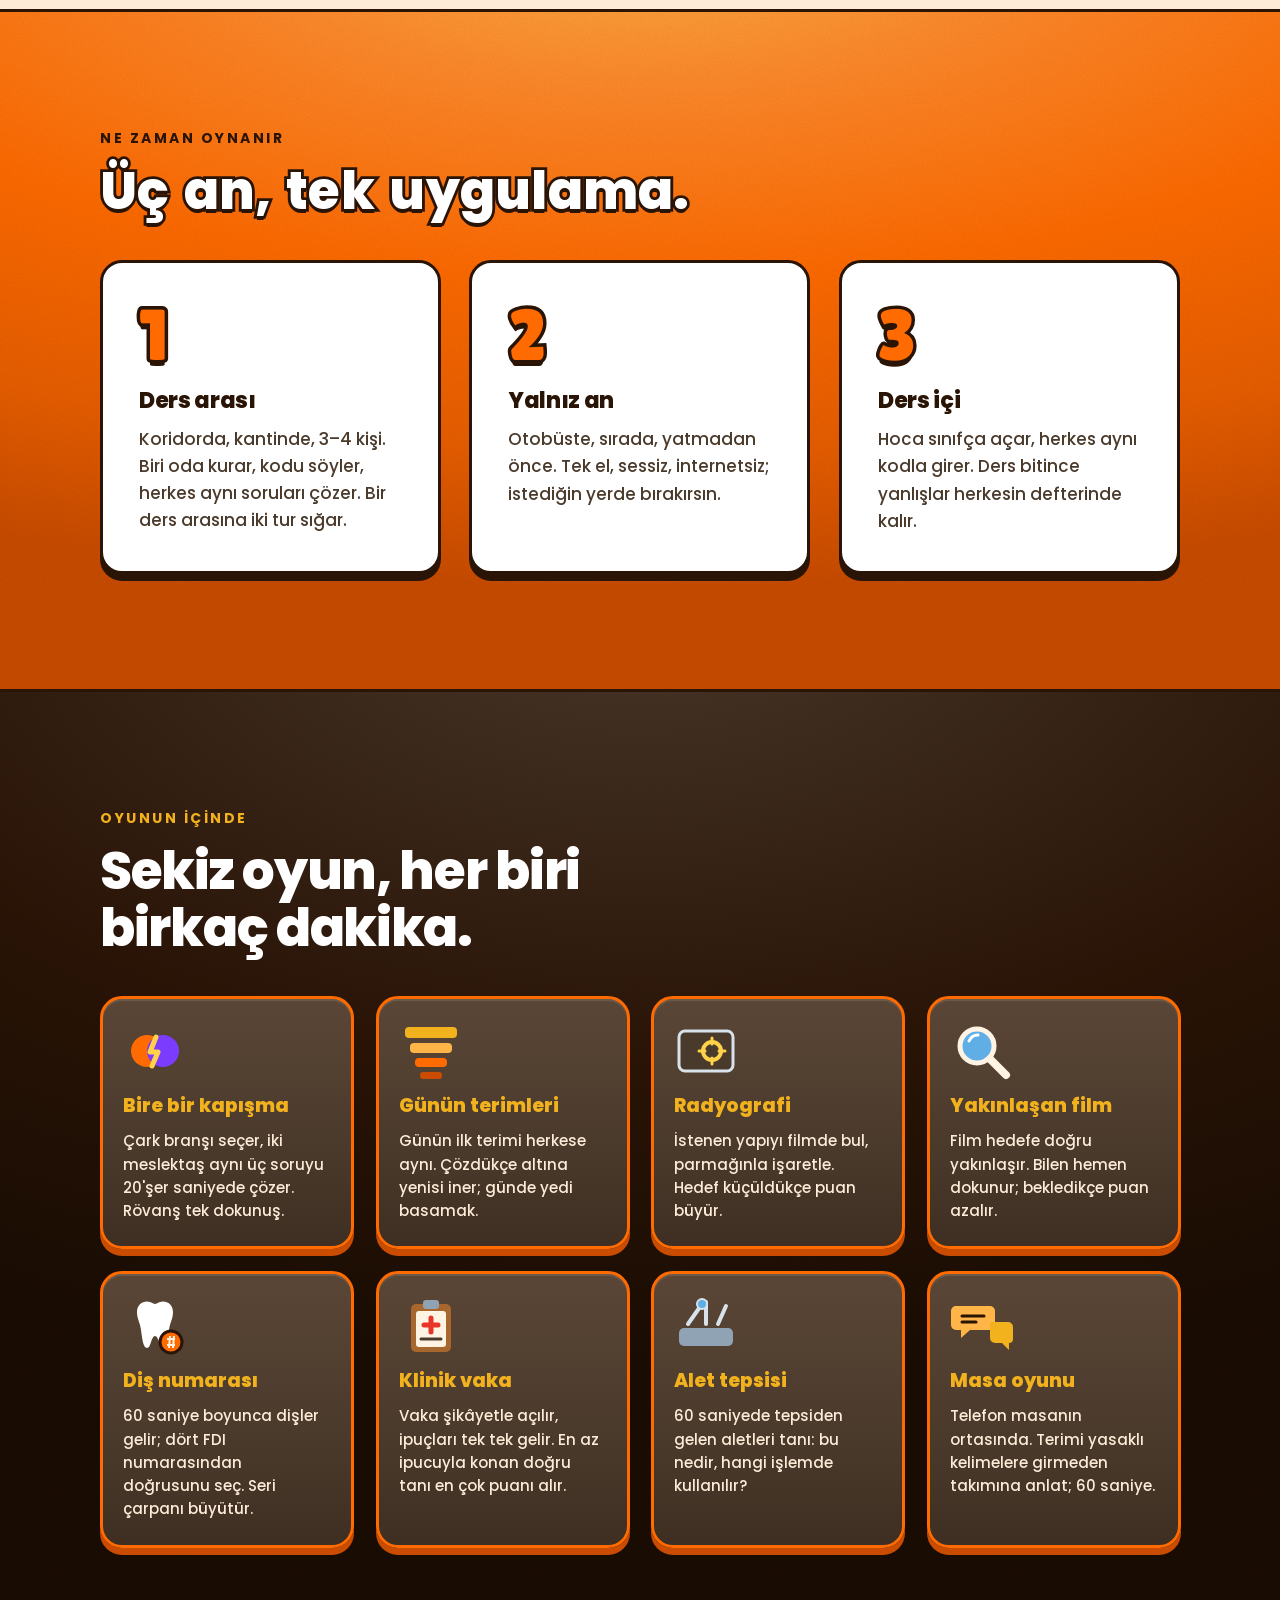
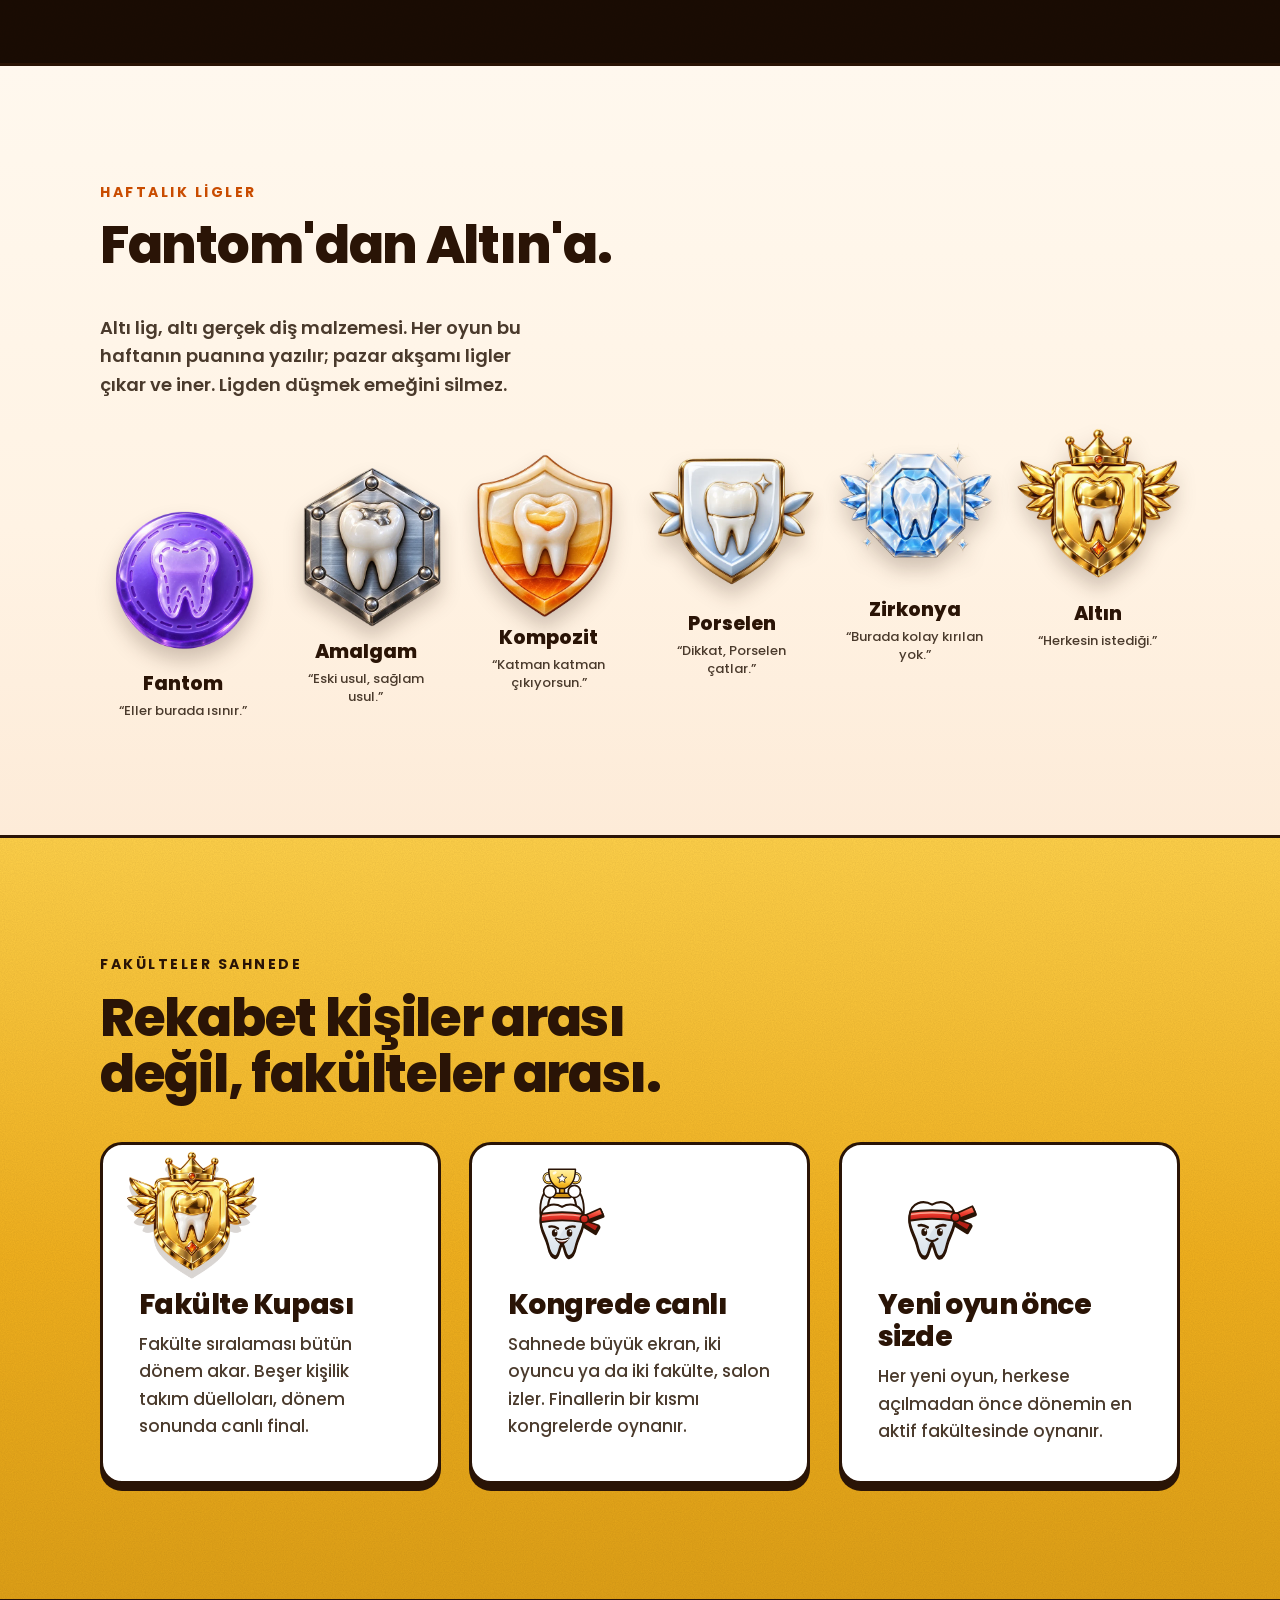
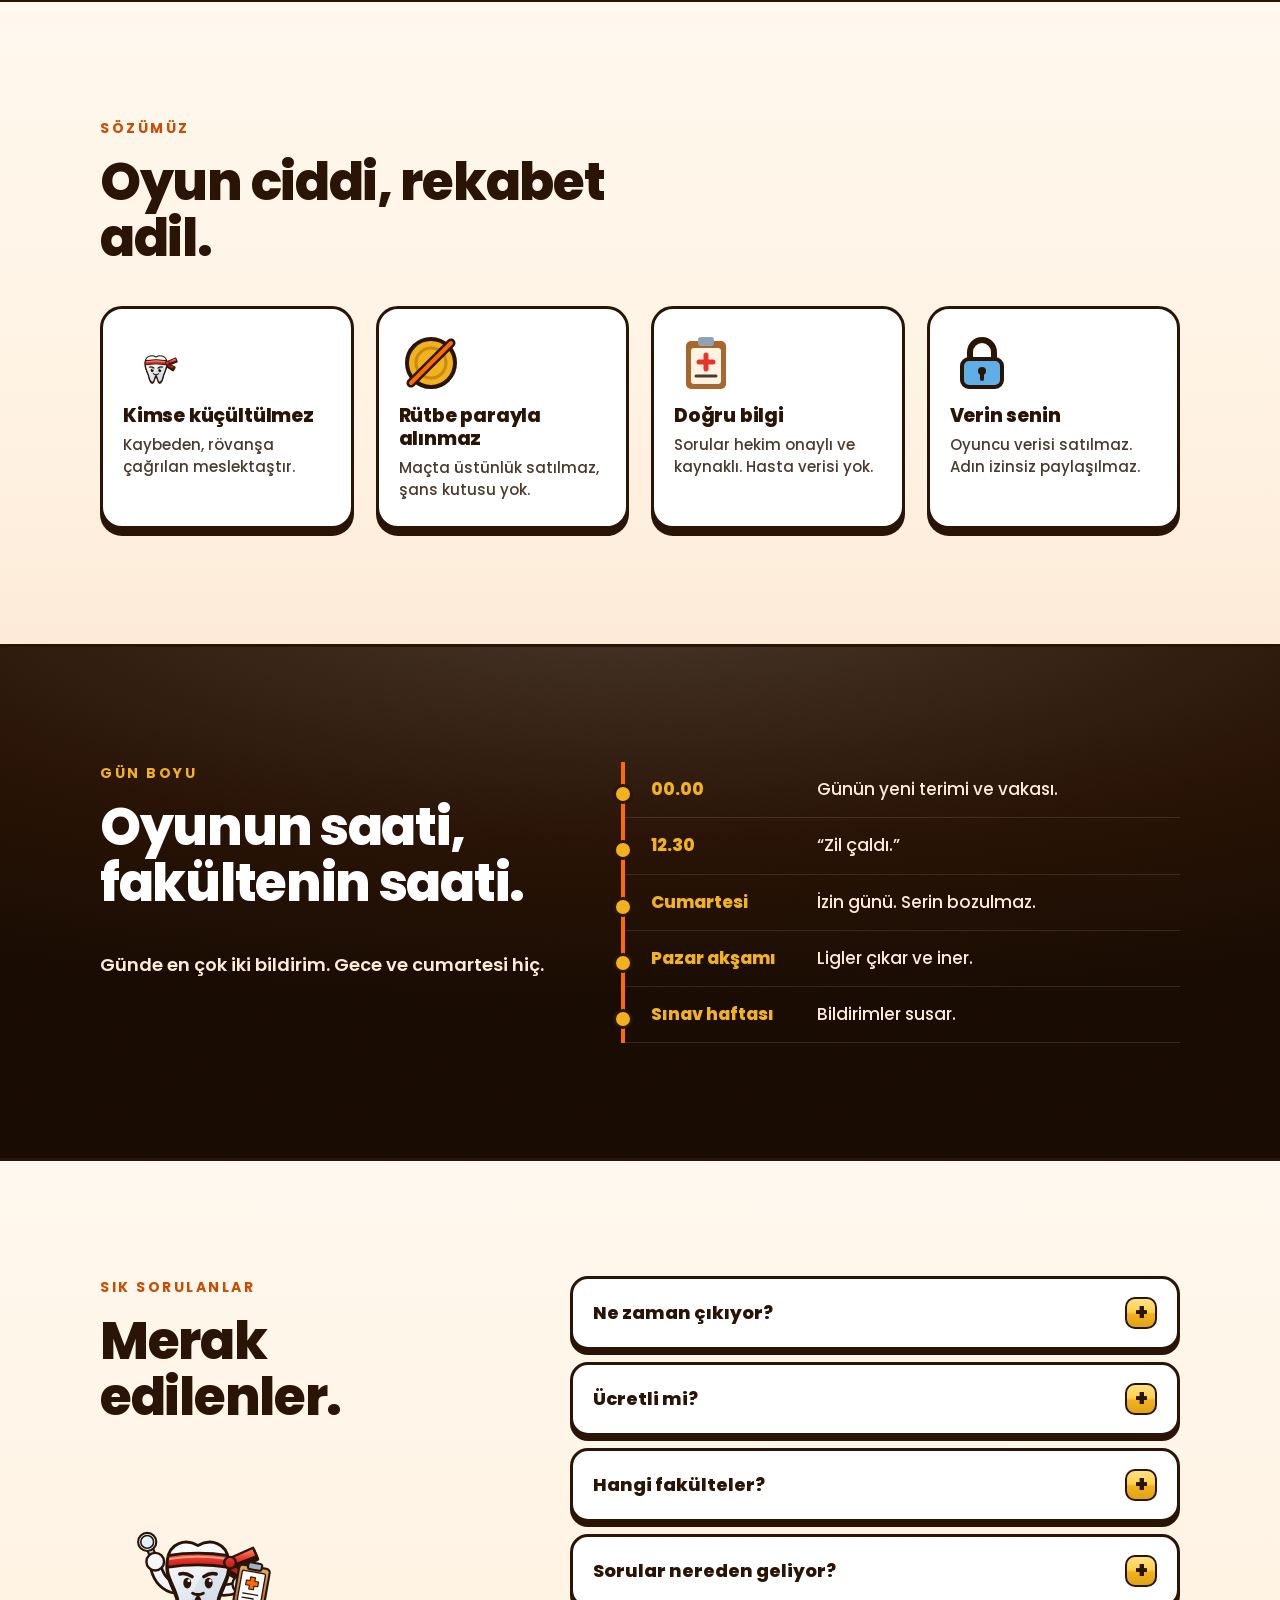
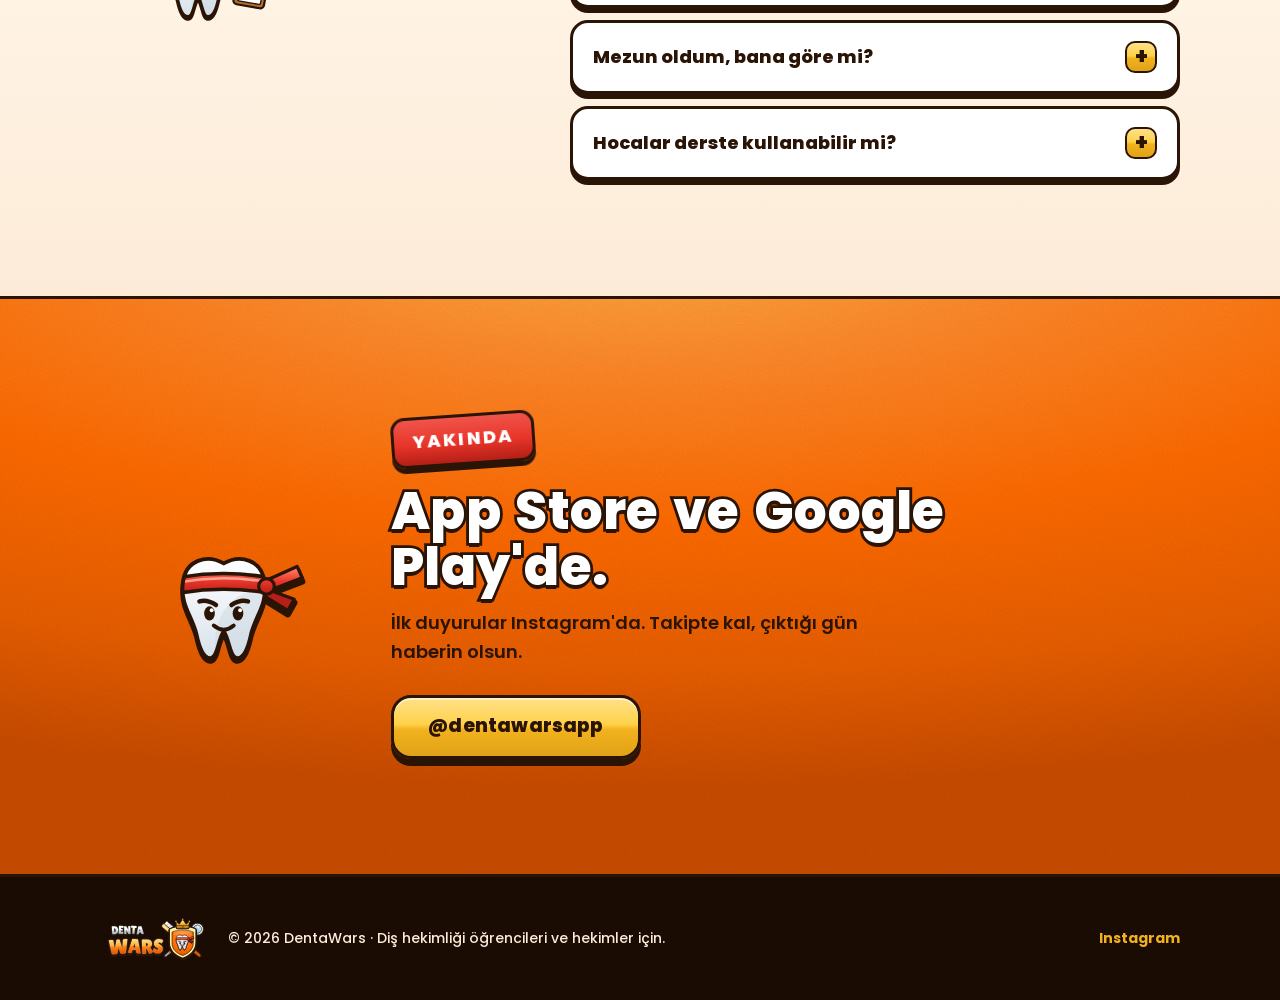
==== commit 5c960864: "Neden varız: sahne çizgileri hep ortada, düğmeler altta Sesli izle / Tekrar oynat ayrı satıra alındı" ====
--- a/index.html
+++ b/index.html
@@ -224,8 +224,10 @@
           <div class="story__dots" role="group" aria-label="Sahneler">
             <button type="button" aria-label="Sahne 1: Ders arası"></button><button type="button" aria-label="Sahne 2: Masadakini değiştirdik"></button><button type="button" aria-label="Sahne 3: Kapış"></button><button type="button" aria-label="Sahne 4: Yanlışın kaybolmaz"></button><button type="button" aria-label="Sahne 5: Çalış, yüksel"></button><button type="button" aria-label="Sahne 6: Ders arasında oyna, klinikte hatırla"></button>
           </div>
-          <button class="story__sound" id="storySound" type="button"><svg viewBox="0 0 24 24" aria-hidden="true"><path d="M4 9.5h3.2L12 5.5v13l-4.8-4H4z" fill="currentColor"/><path d="M15.5 9a4.2 4.2 0 0 1 0 6M18 6.5a7.8 7.8 0 0 1 0 11" fill="none" stroke="currentColor" stroke-width="2.2" stroke-linecap="round"/></svg>Sesli izle</button>
-          <button class="story__replay" id="storyReplay" type="button" data-sfx="pop">↻ Tekrar oynat</button>
+          <div class="story__btns">
+            <button class="story__sound" id="storySound" type="button"><svg viewBox="0 0 24 24" aria-hidden="true"><path d="M4 9.5h3.2L12 5.5v13l-4.8-4H4z" fill="currentColor"/><path d="M15.5 9a4.2 4.2 0 0 1 0 6M18 6.5a7.8 7.8 0 0 1 0 11" fill="none" stroke="currentColor" stroke-width="2.2" stroke-linecap="round"/></svg>Sesli izle</button>
+            <button class="story__replay" id="storyReplay" type="button" data-sfx="pop">↻ Tekrar oynat</button>
+          </div>
         </div>
       </div>
     </section>
--- a/assets/css/site.css
+++ b/assets/css/site.css
@@ -517,14 +517,16 @@
 .cap b { font-weight: 800; font-size: clamp(28px, 4.4vw, 54px); line-height: 1.05; letter-spacing: -.025em; }
 .cap span { font-weight: 600; font-size: clamp(15px, 1.6vw, 19px); color: var(--peach); opacity: .8; }
 .cap--end b { color: var(--gold-300); text-shadow: 0 .07em 0 var(--or-700); font-size: clamp(26px, 4vw, 50px); }
-.story__ctrl { display: flex; align-items: center; justify-content: center; gap: 18px; min-height: 44px; }
+/* çizgiler kendi satırında hep ortada; düğmeler altta, yüksekliği ayrılmış satırda → hiçbir şey kaymaz */
+.story__ctrl { display: flex; flex-direction: column; align-items: center; gap: 16px; }
+.story__btns { display: flex; justify-content: center; align-items: center; gap: 12px; min-height: 42px; }
 .story__dots { display: flex; gap: 8px; }
 .story__dots button { all: unset; cursor: pointer; width: 34px; height: 8px; border-radius: 6px; background: rgba(253, 235, 216, .2); transition: background-color .3s, transform .2s; }
 .story__dots button:hover { transform: scaleY(1.6); }
 .story__dots button:focus-visible { outline: 3px solid var(--glass); outline-offset: 4px; }
 .story__dots button.is-on { background: var(--or); }
-.story__replay { all: unset; cursor: pointer; font-weight: 800; font-size: 14px; color: var(--gold); padding: 8px 14px; border: 2px solid var(--gold); border-radius: 12px; opacity: 0; pointer-events: none; transition: opacity .3s; }
-.story.is-done .story__replay { opacity: 1; pointer-events: auto; }
+.story__replay { all: unset; cursor: pointer; font-weight: 800; font-size: 14px; color: var(--gold); padding: 8px 14px; border: 2px solid var(--gold); border-radius: 12px; display: none; }
+.story.is-done .story__replay { display: inline-block; animation: hint-in .4s var(--spring); }
 .story__replay:hover { background: rgba(242, 178, 30, .15); }
 .story__replay:focus-visible { outline: 3px solid var(--glass); outline-offset: 3px; }
 /* hareket azaltılmışsa ya da JS yoksa: sabit sahne + bütün başlıklar alt alta */
@@ -551,4 +553,3 @@
 .story__sound:active { transform: translateY(3px); box-shadow: 0 1px 0 var(--or-700); }
 .story__sound:focus-visible { outline: 3px solid var(--glass); outline-offset: 3px; }
 .story__sound[hidden] { display: none; }
-@media (max-width: 560px) { .story__ctrl { flex-wrap: wrap; gap: 12px; } }
